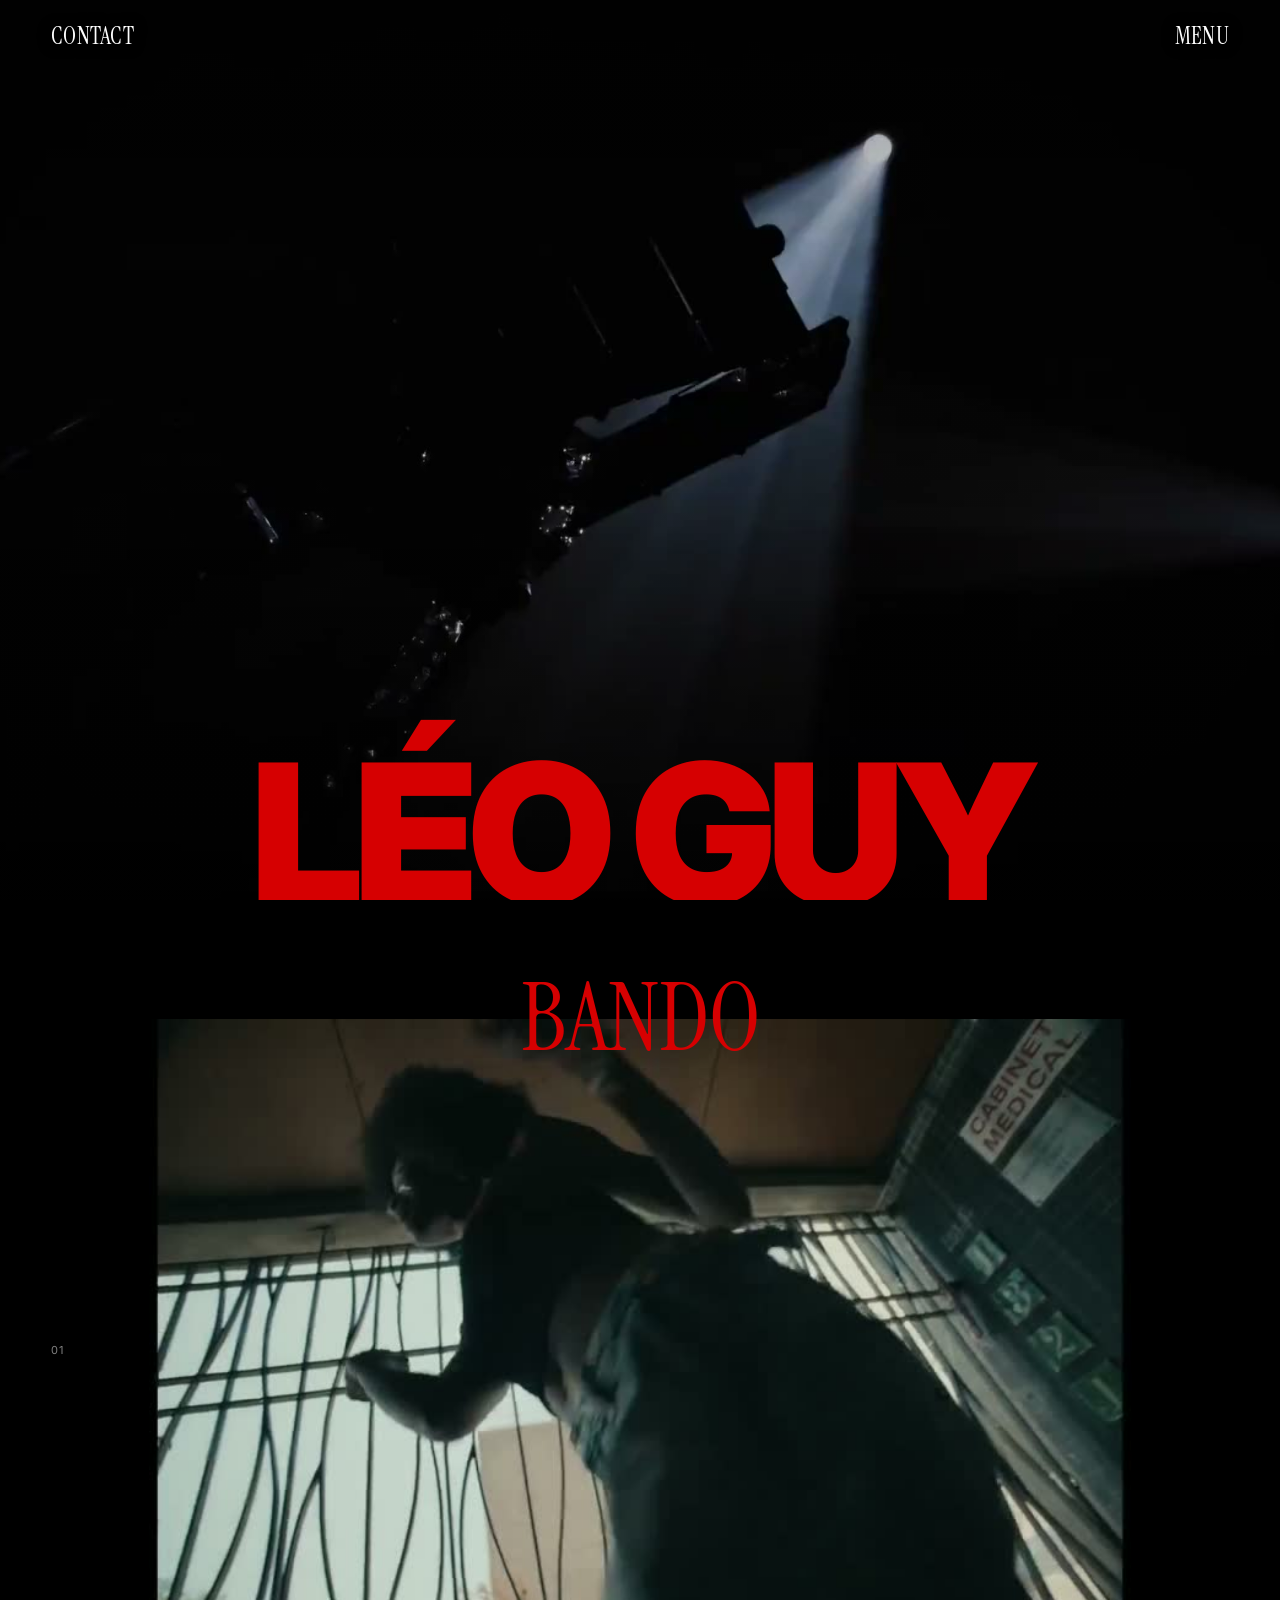
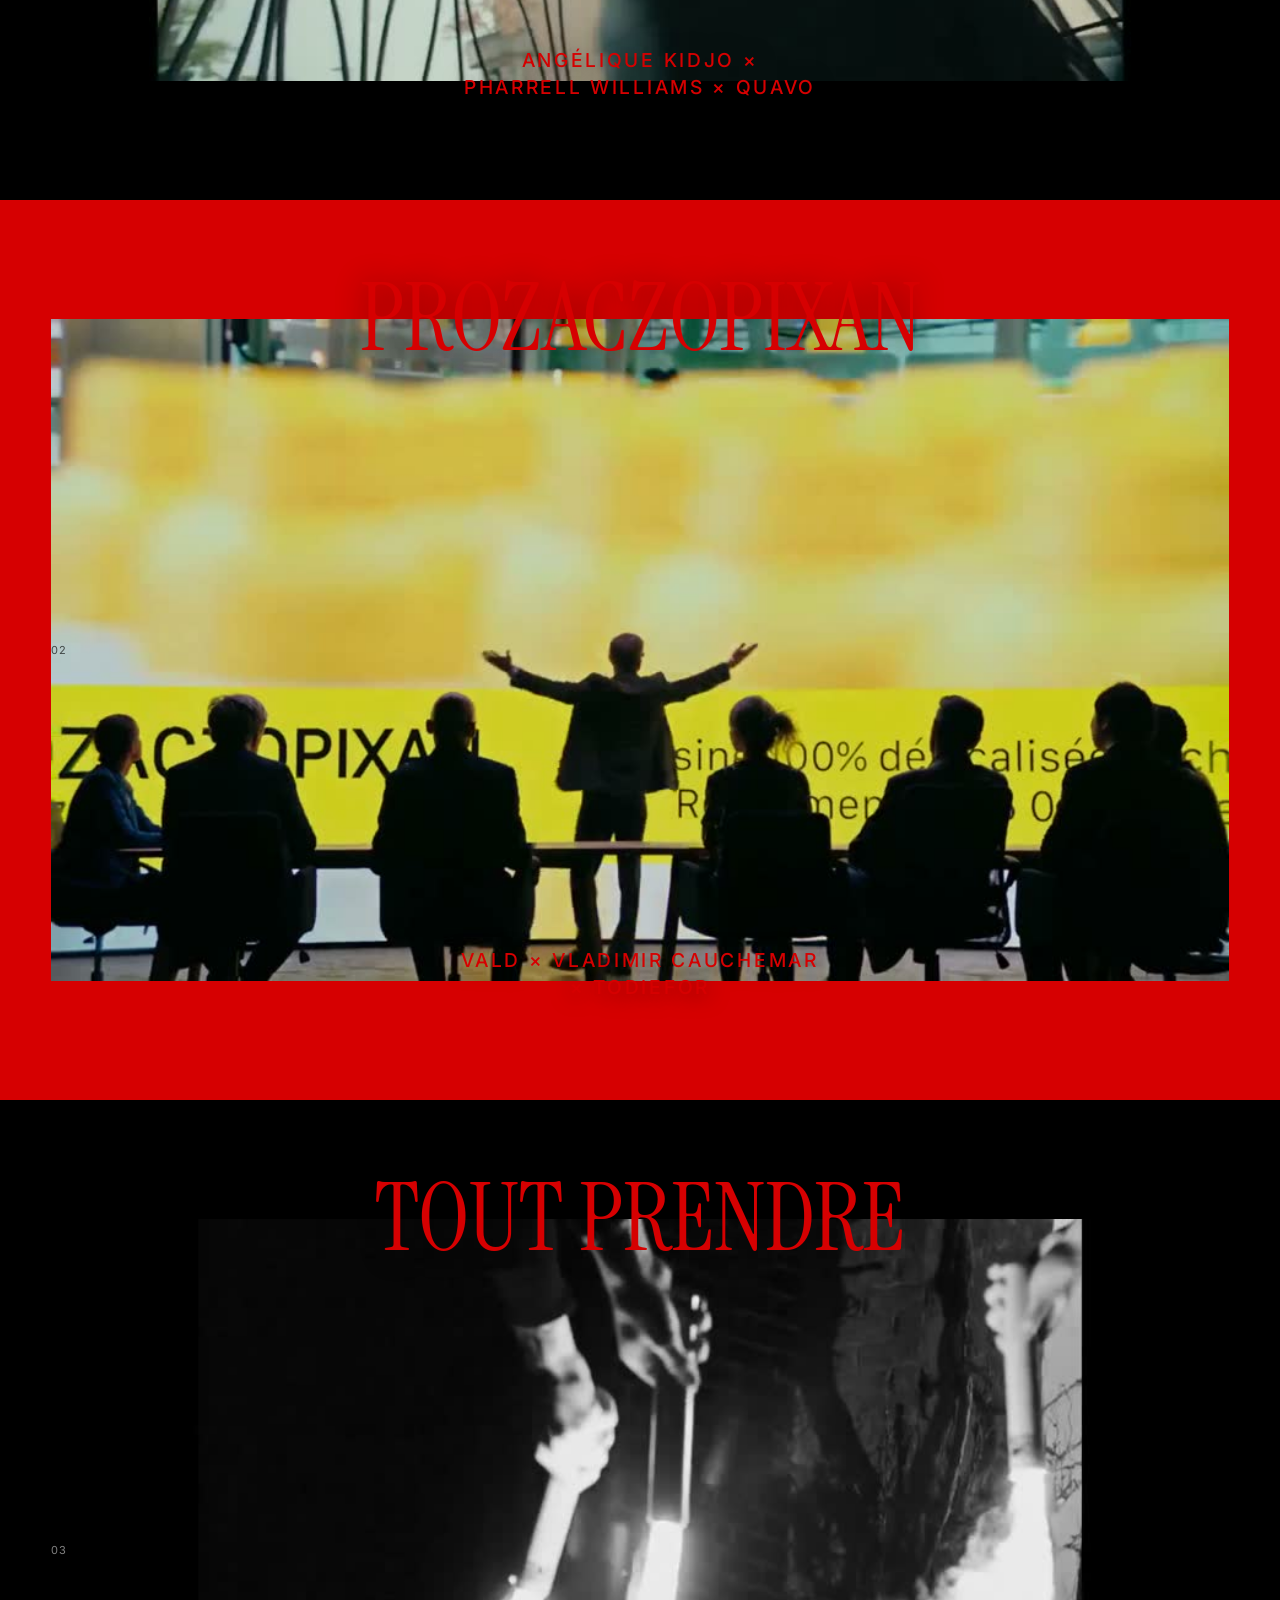
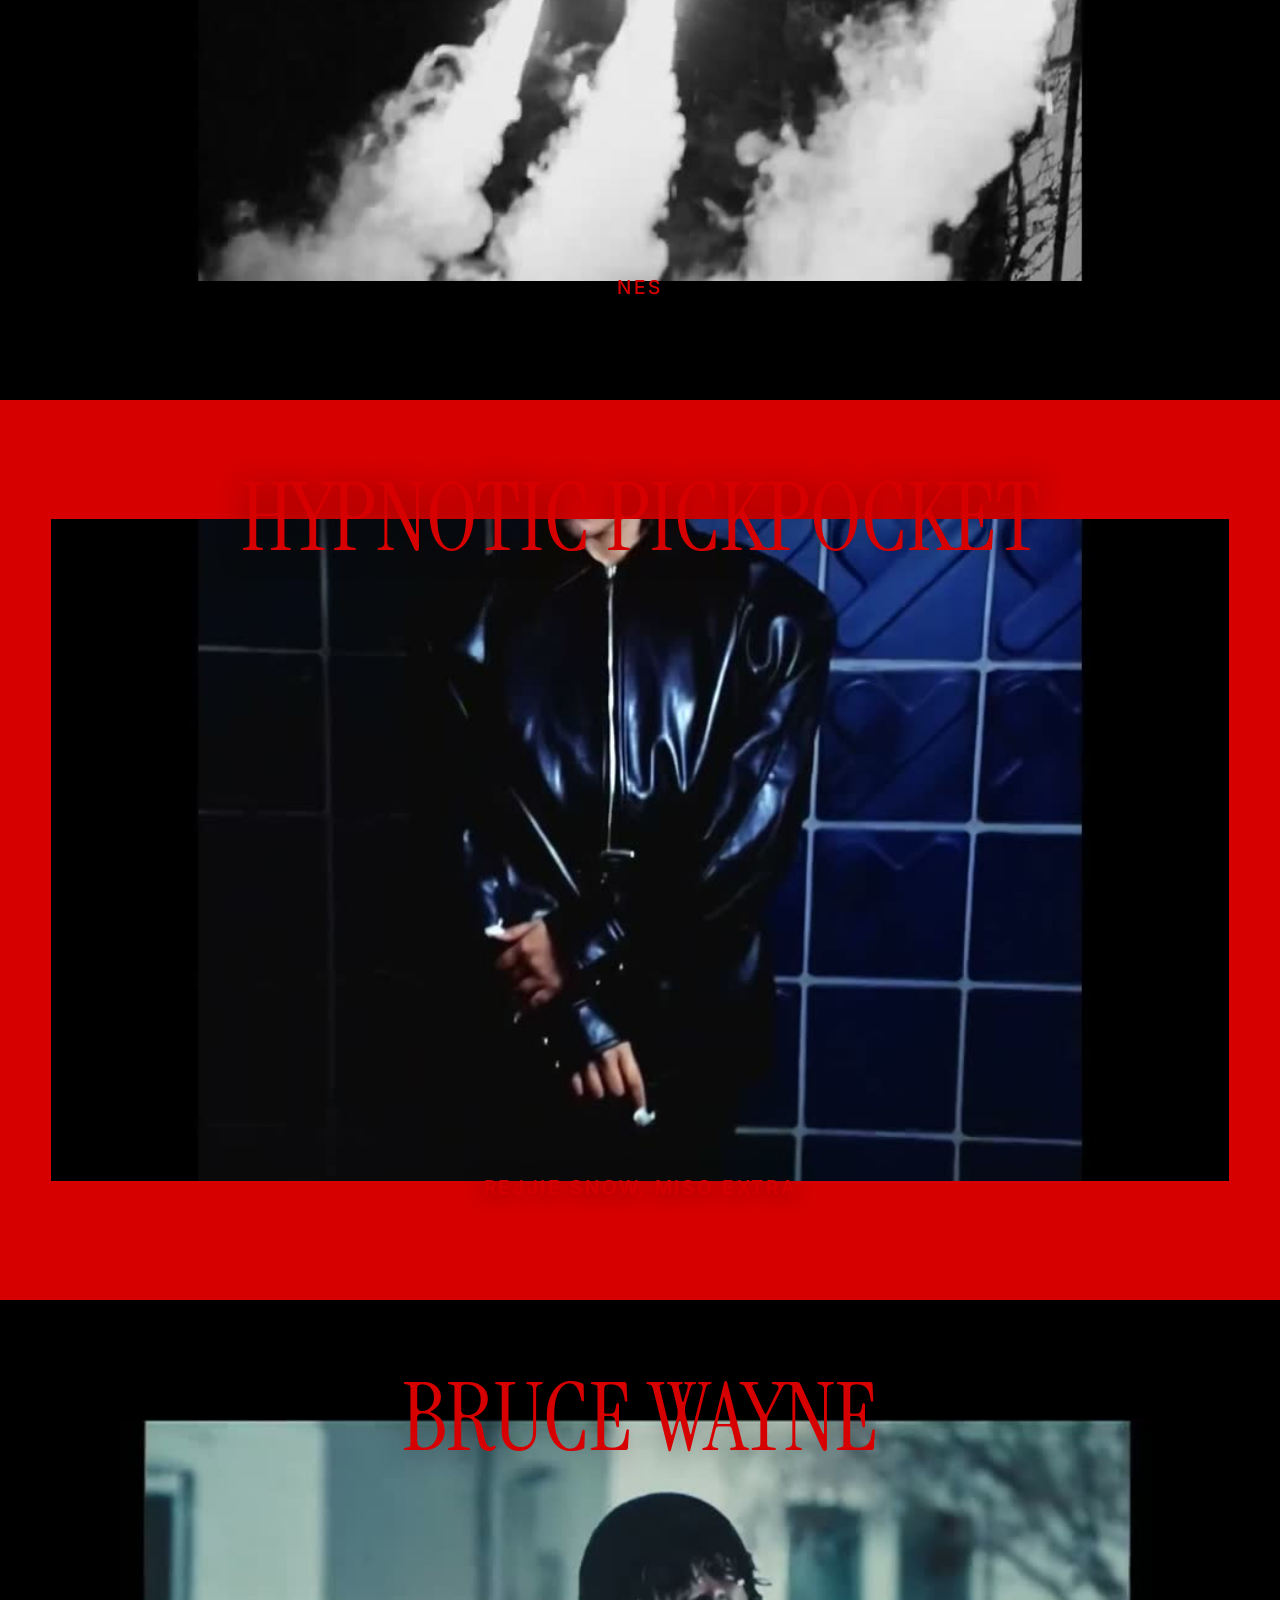
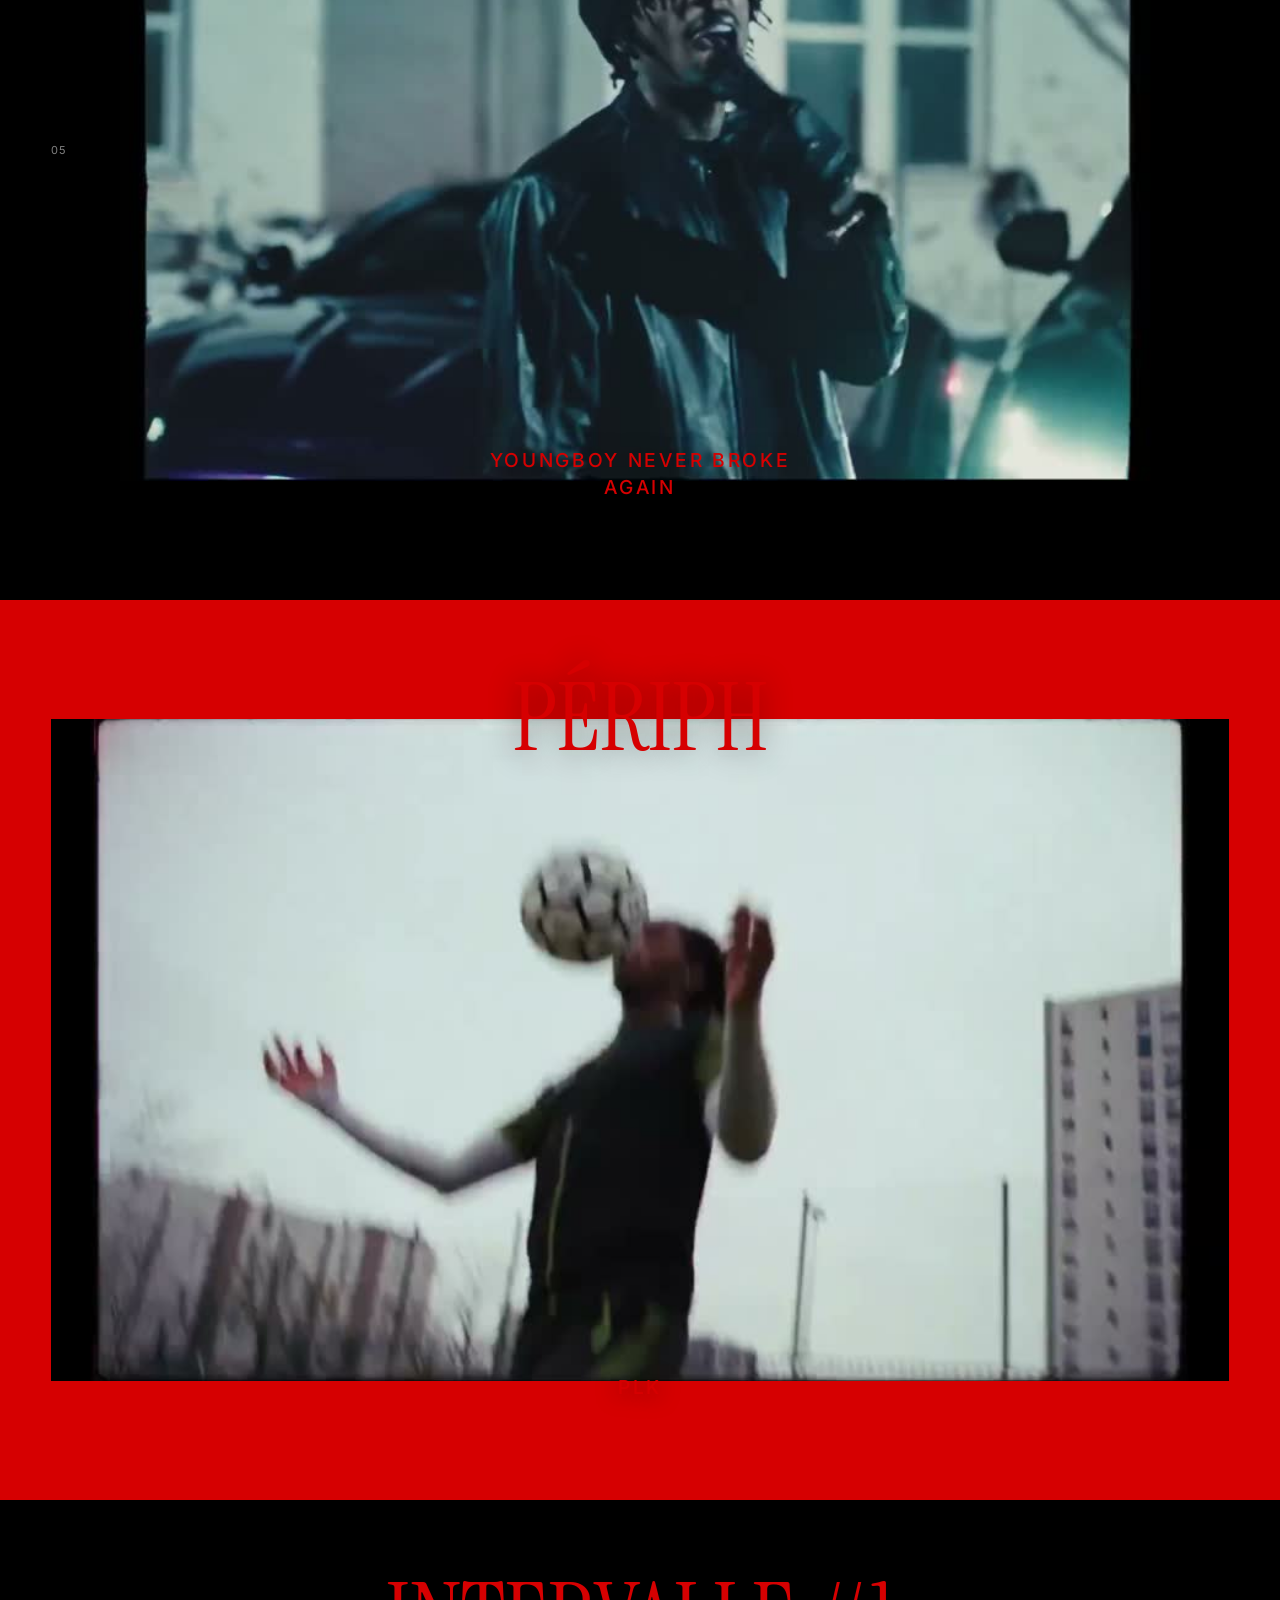
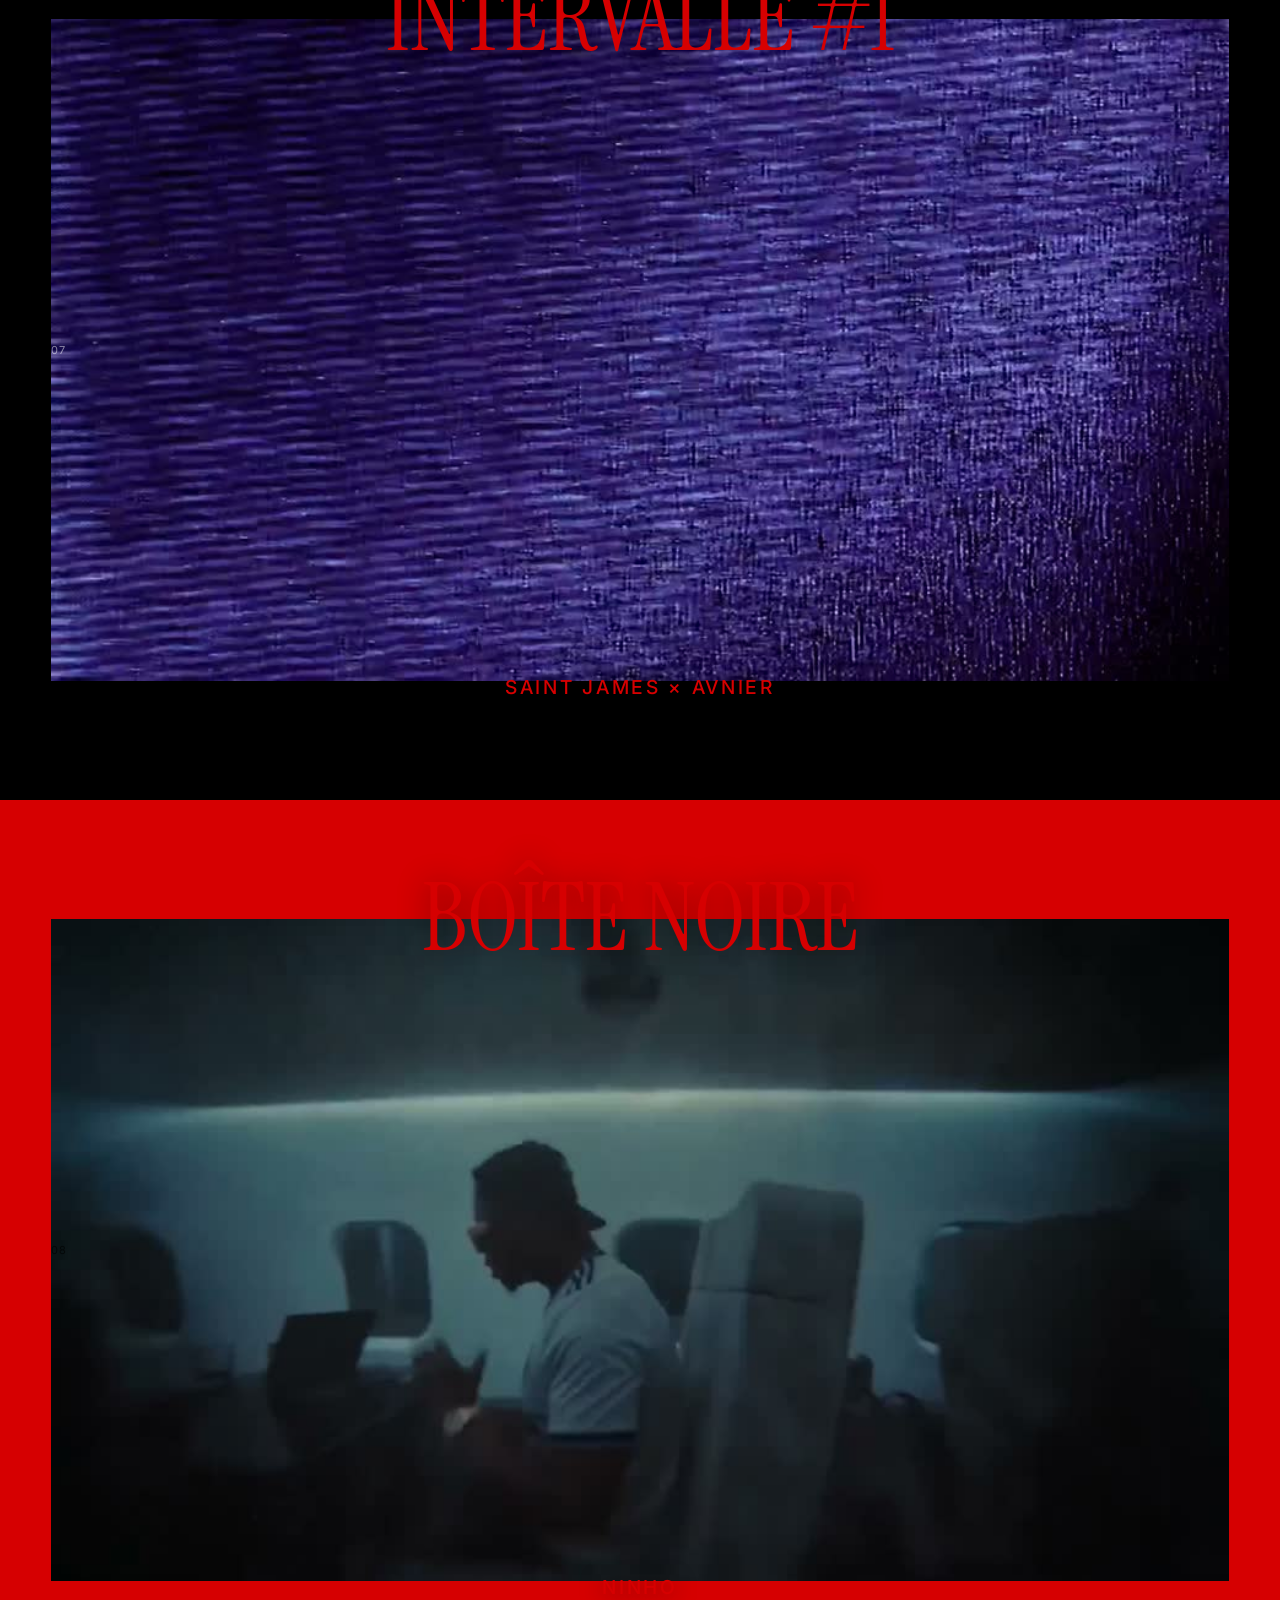
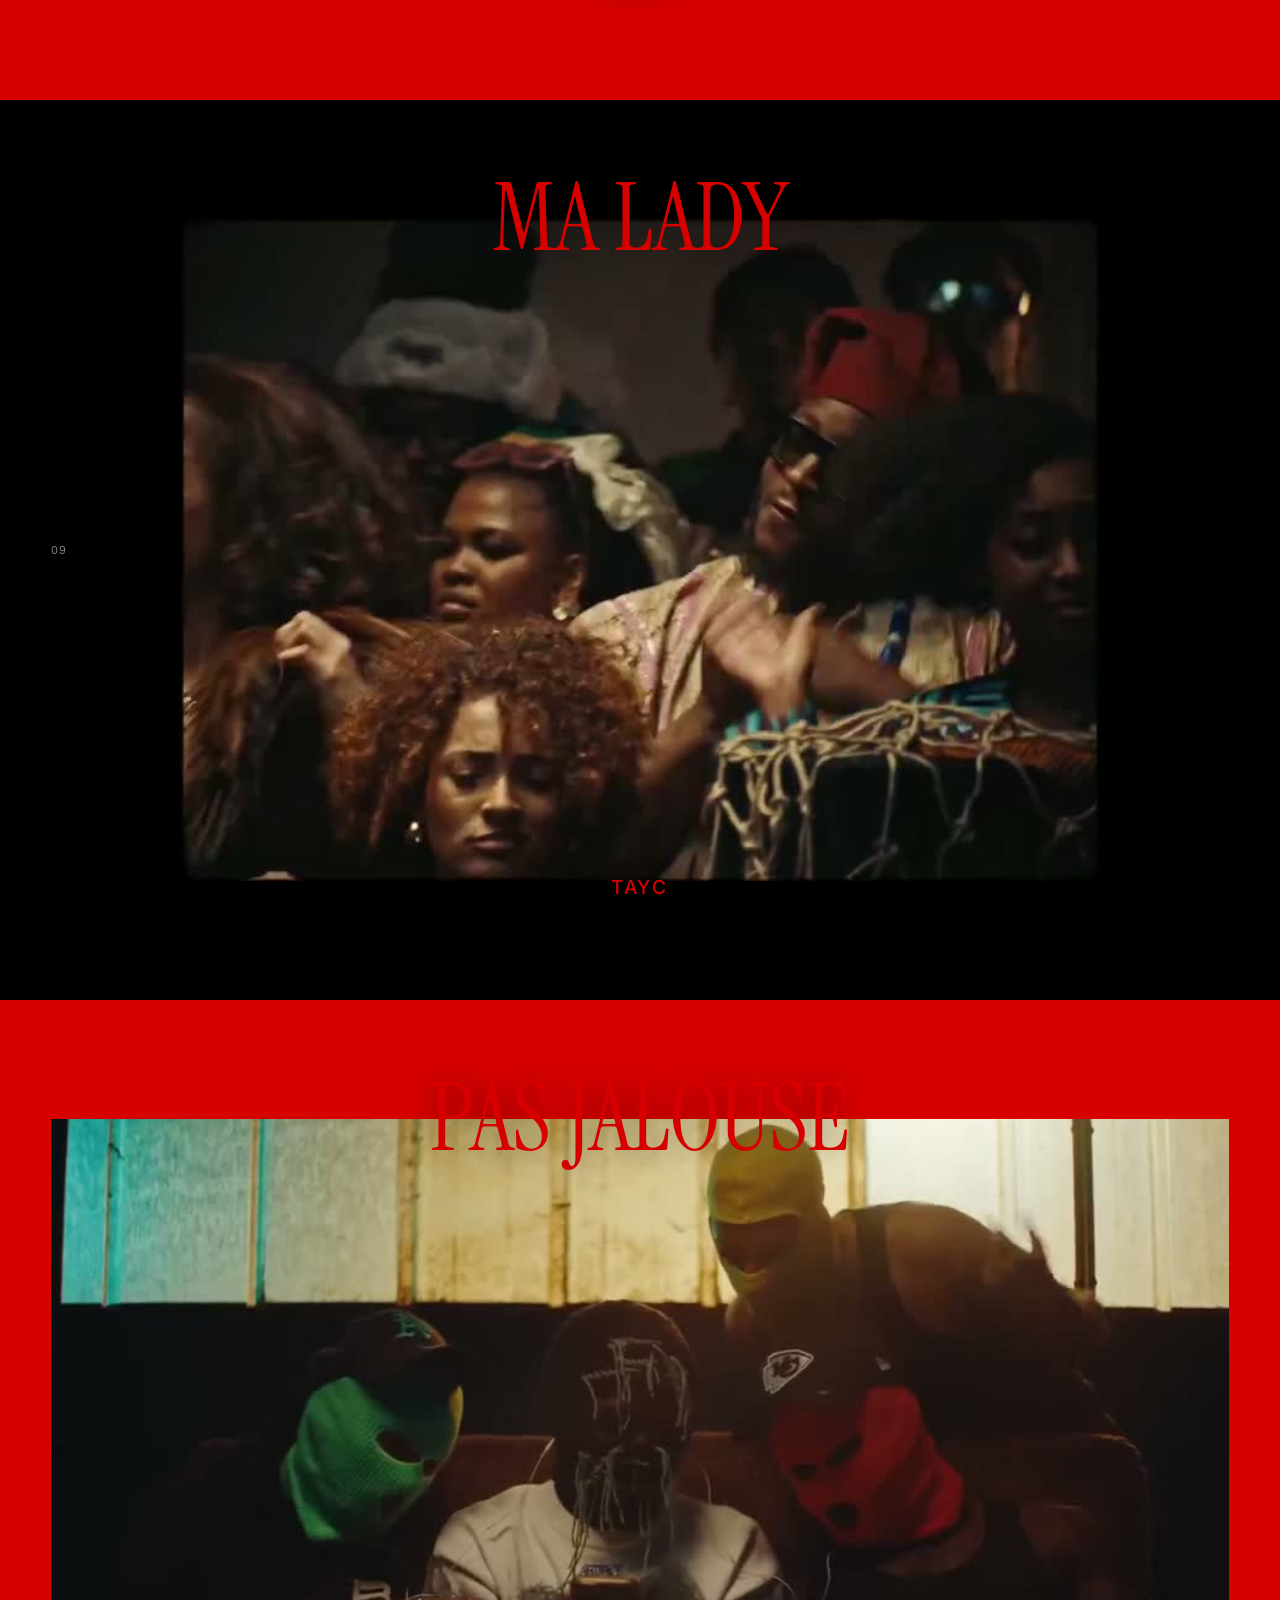
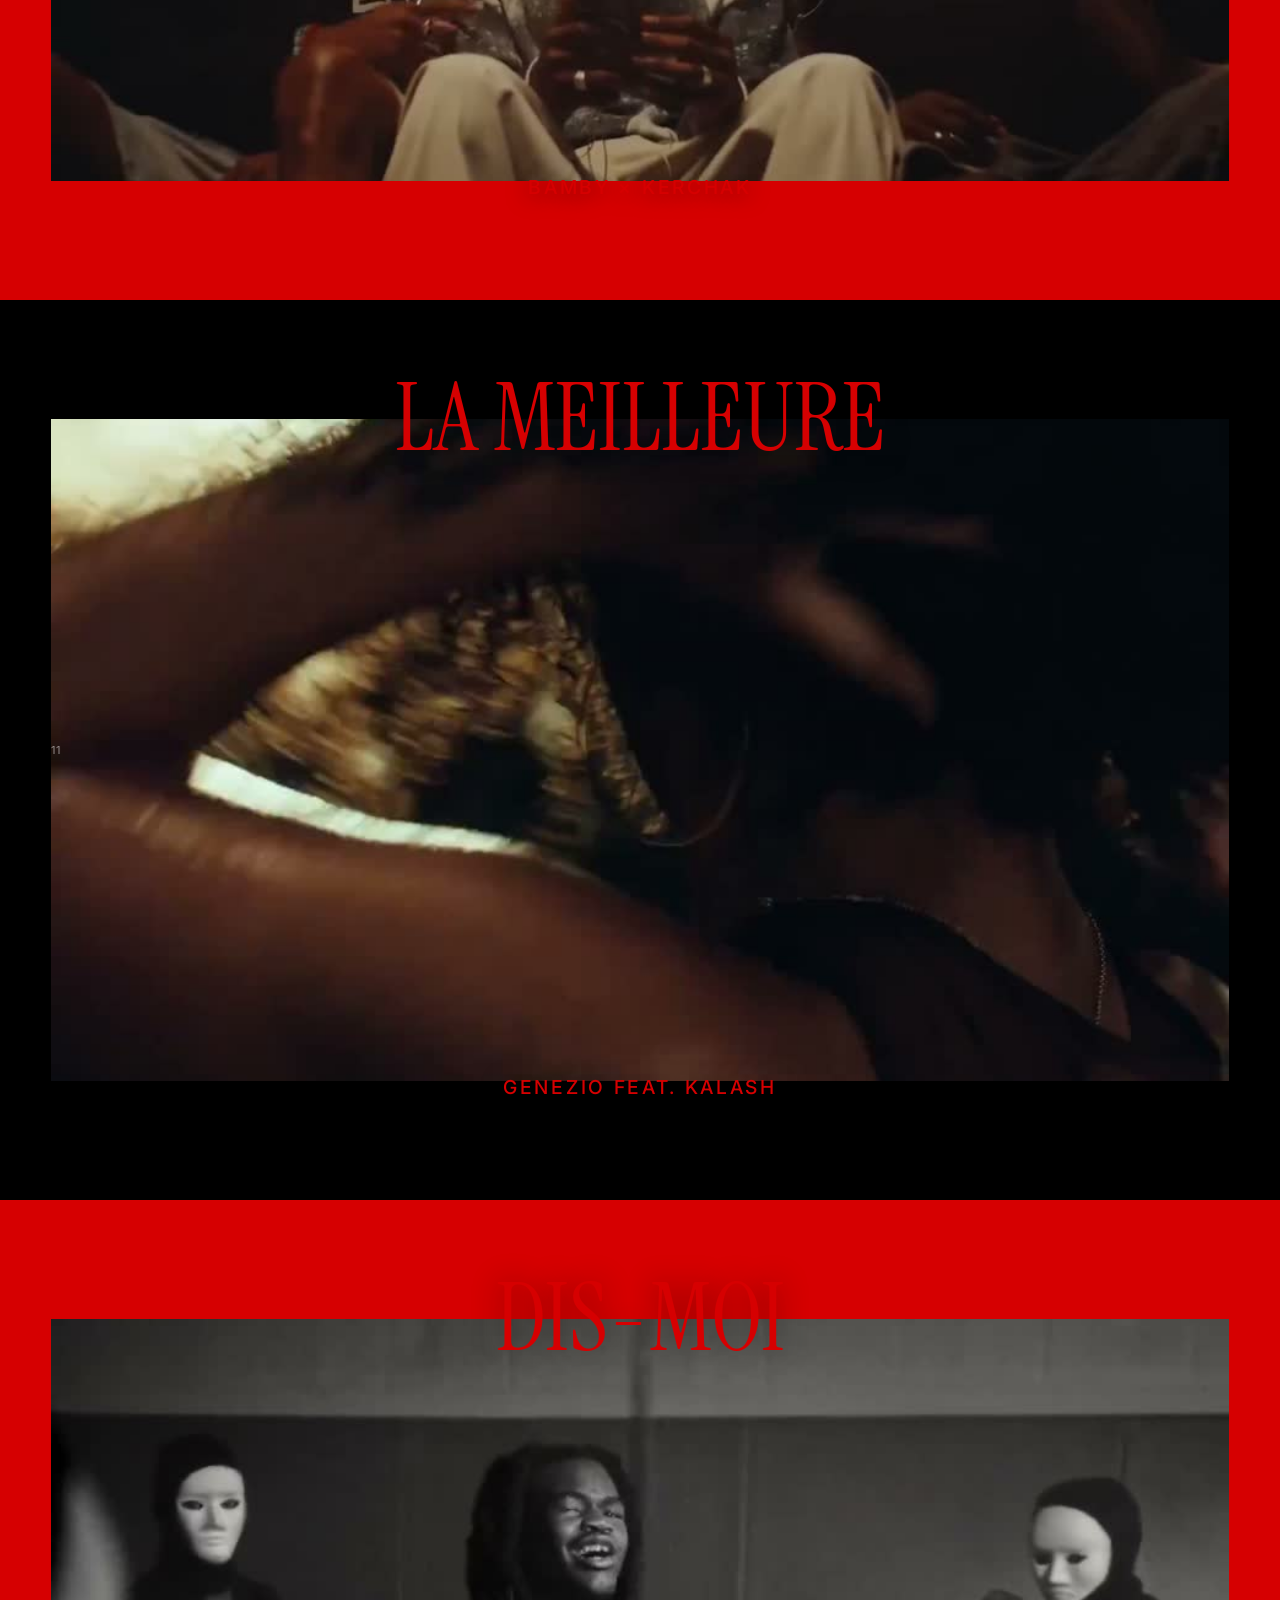
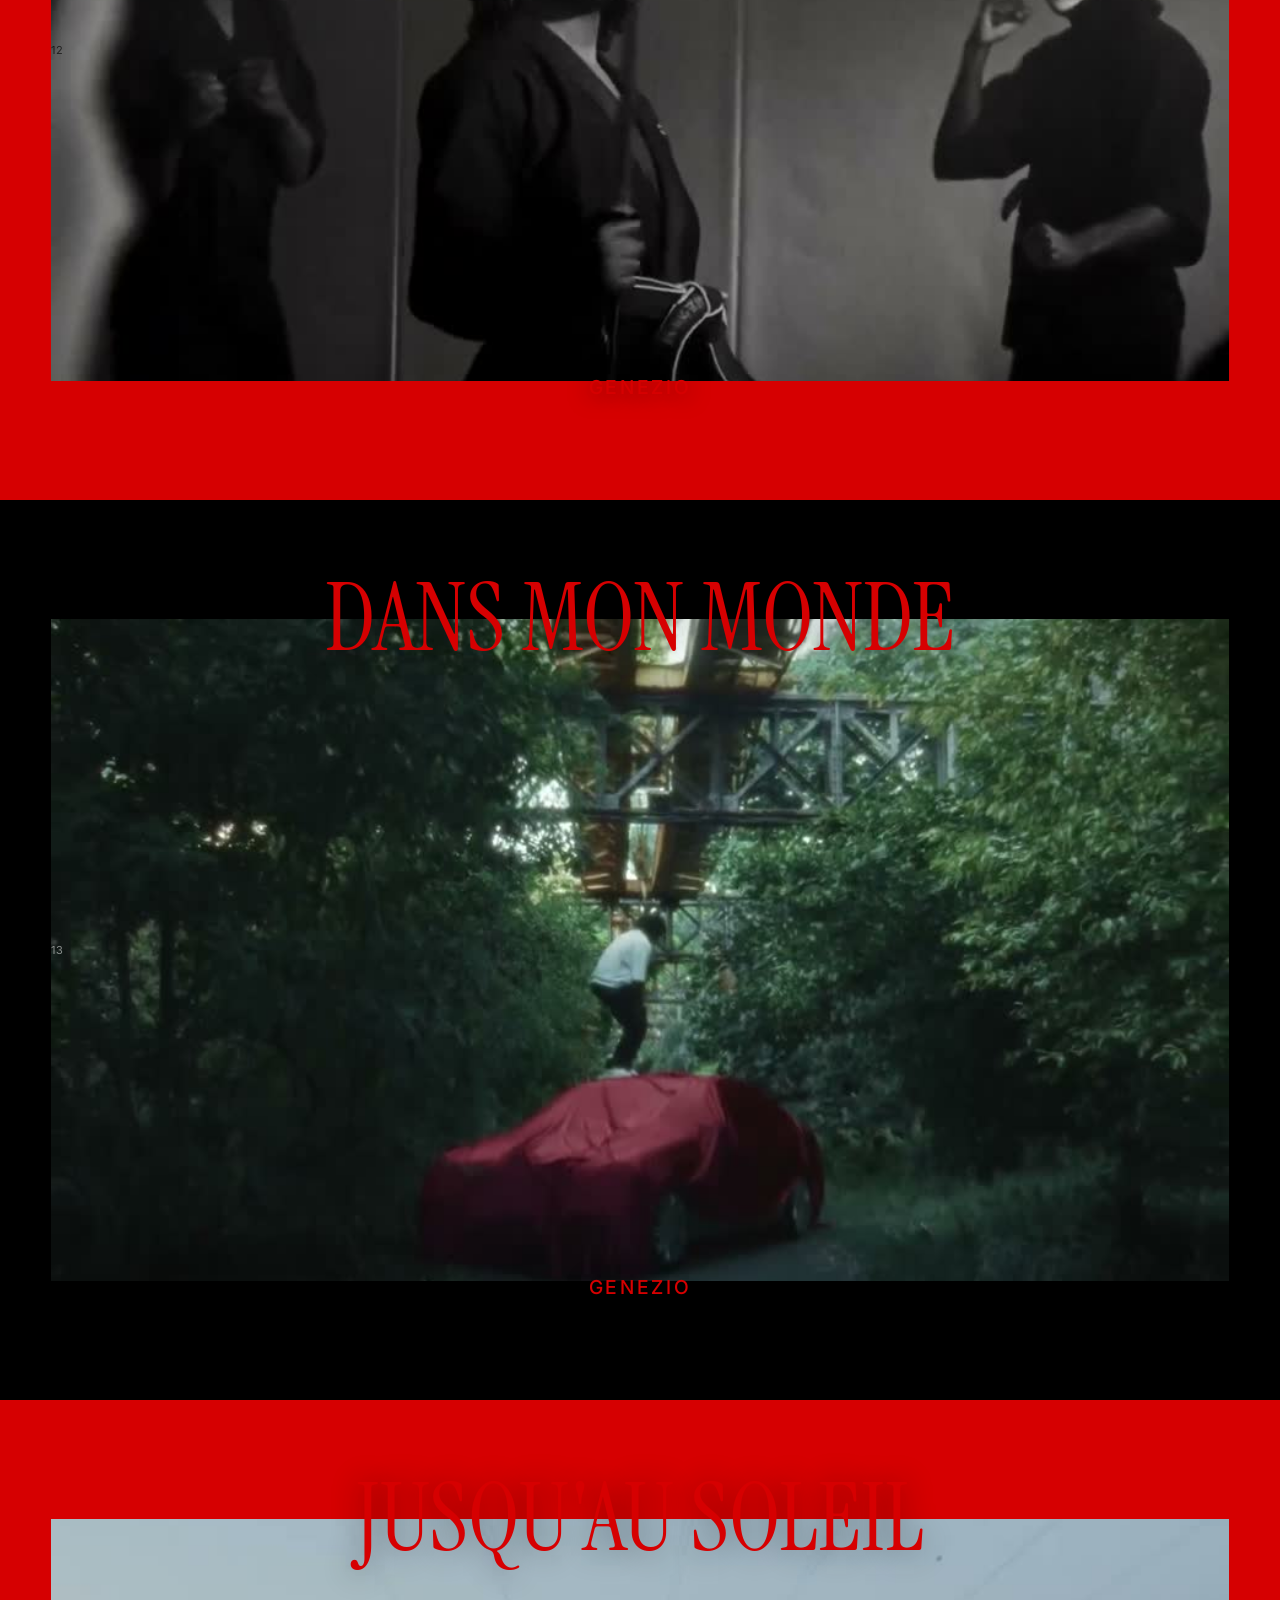
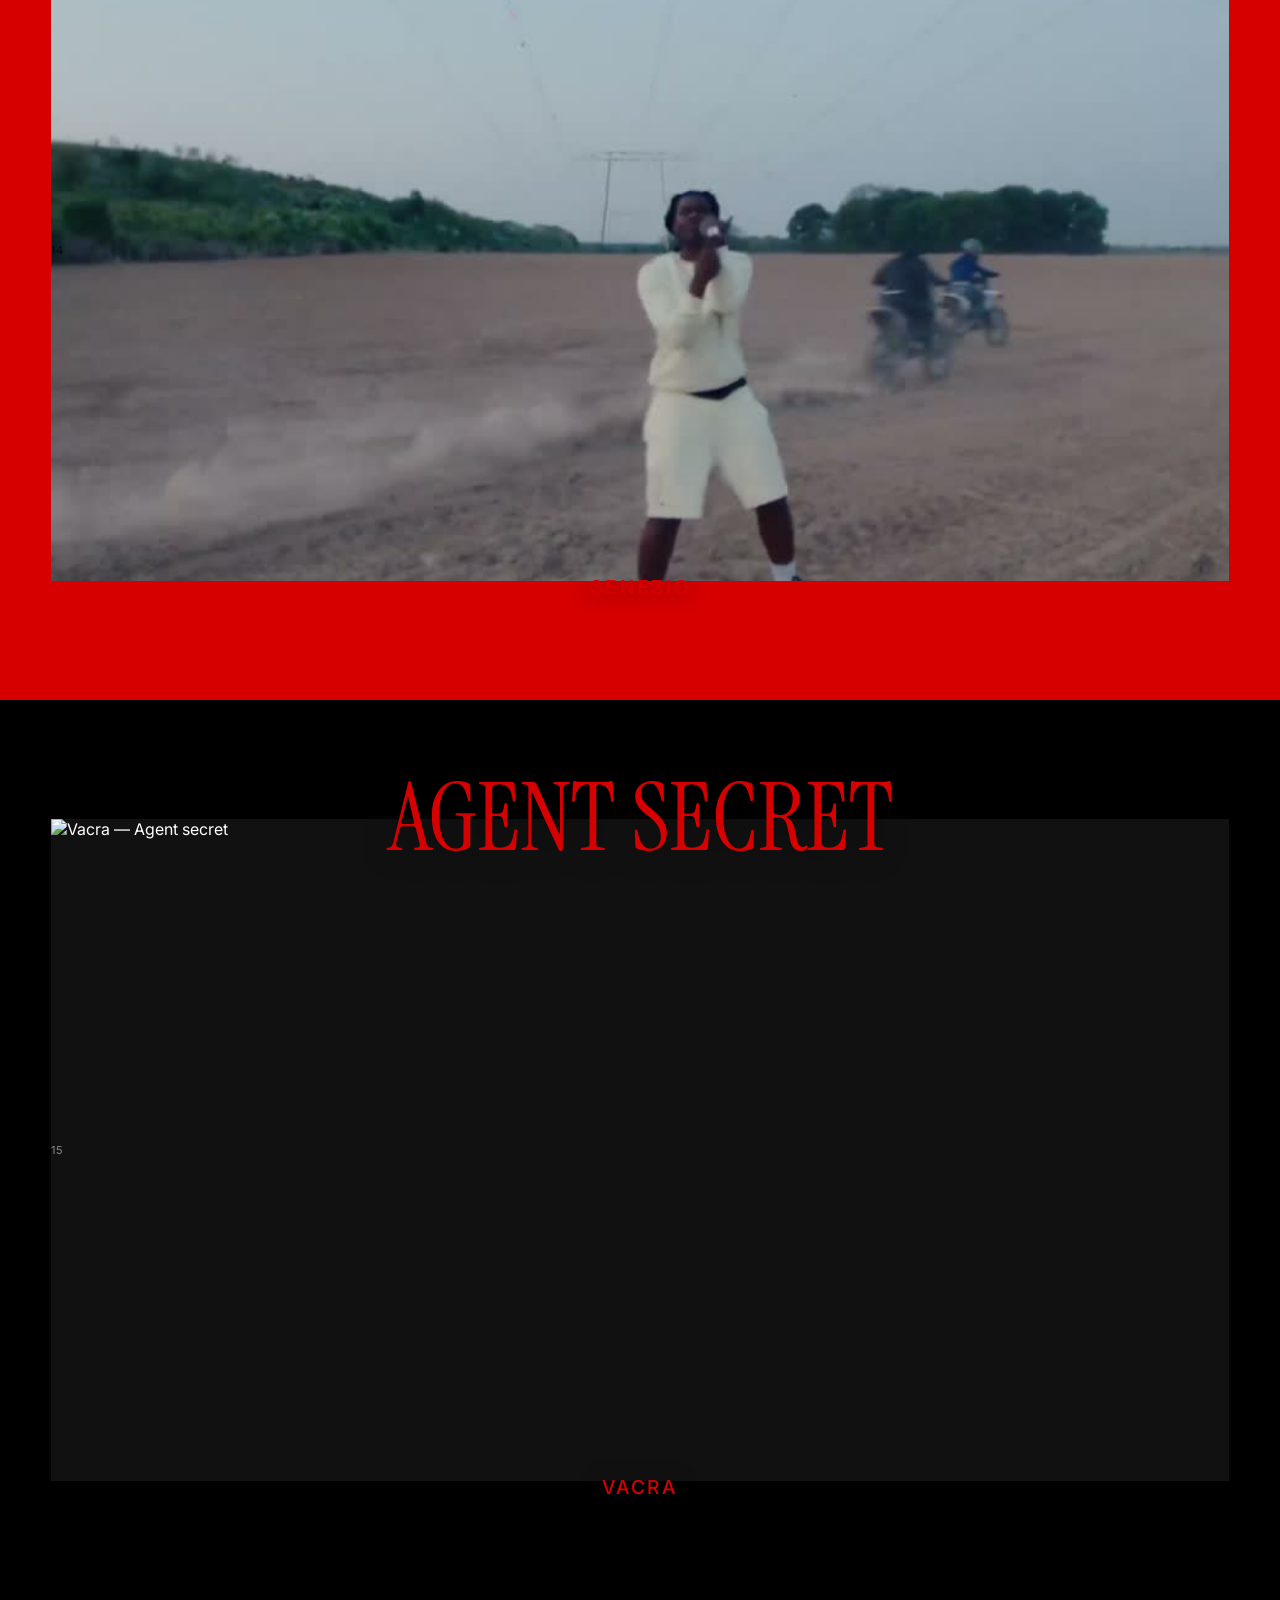
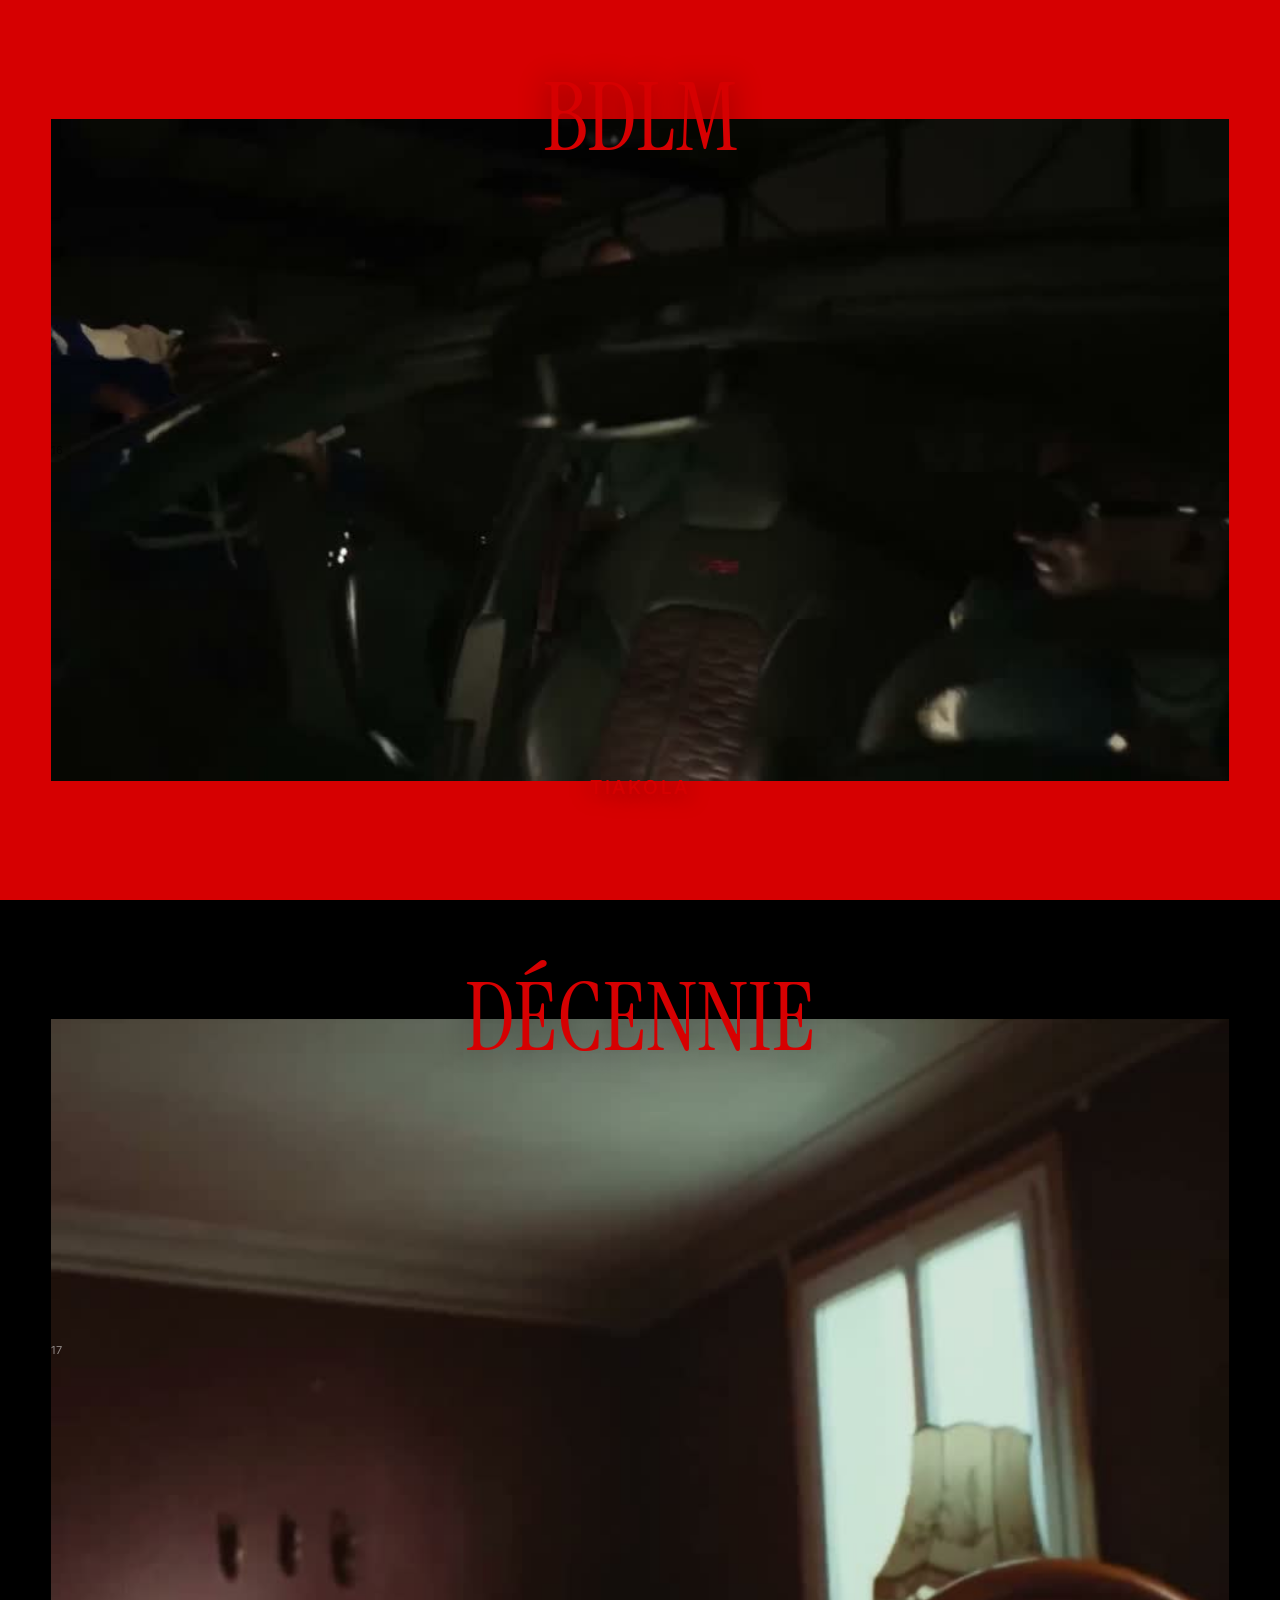
==== index.html @ cc4cbd41 "Portfolio Léo Guy — site statique 41 projets (17 musique, 24 fashion), 21 boucles vidéo locales. Scr" ====
<!DOCTYPE html>
<html lang="fr">
<head>
<meta charset="UTF-8">
<meta name="viewport" content="width=device-width, initial-scale=1">
<title>Léo Guy — Directeur de production</title>
<meta name="description" content="Léo Guy — directeur de production audiovisuelle à Paris. Clips musicaux et défilés de mode : Ninho, Tayc, VALD, Schiaparelli, Jean Paul Gaultier, LOEWE.">

<meta property="og:title" content="Léo Guy — Directeur de production">
<meta property="og:description" content="Clips musicaux et défilés de mode. Paris.">
<meta property="og:type" content="website">
<meta property="og:image" content="assets/img/showreel-poster.jpg">
<meta name="theme-color" content="#000000">

<link rel="icon" href="favicon.svg" type="image/svg+xml">

<link rel="preconnect" href="https://fonts.googleapis.com">
<link rel="preconnect" href="https://fonts.gstatic.com" crossorigin>
<link rel="preconnect" href="https://i.ytimg.com">
<link href="https://fonts.googleapis.com/css2?family=Instrument+Serif:ital@0;1&family=Inter:wght@400;500;700;900&display=swap" rel="stylesheet">
<link rel="stylesheet" href="css/styles.css">
</head>
<body>

<!-- Préloader -->
<div class="loader" id="loader"><div class="loader__num" id="loaderNum">000</div></div>

<!-- Curseur : le mot « scroll » suit la souris -->
<div class="cursor" id="cursor" aria-hidden="true">scroll</div>

<!-- Navigation -->
<nav class="nav">
  <a class="nav__link" href="mailto:leo.guy@hotel1920.com">Contact</a>
  <button class="nav__link" id="menuBtn" aria-expanded="false">Menu</button>
</nav>

<!-- Menu overlay -->
<!-- data-lenis-prevent : sans ça Lenis capte la molette et le menu ne défile pas -->
<div class="menu" id="menu" data-lenis-prevent>
  <div class="menu__inner">
    <!-- Le wordmark ramène à l'accueil -->
    <button class="menu__mark" id="menuHome" aria-label="Retour à l'accueil">LÉO GUY</button>
    <span class="menu__home-hint">← Retour à l'accueil</span>
    <div class="menu__filters">
      <button class="on" data-f="all">Tout</button>
      <button data-f="musique">Musique</button>
      <button data-f="fashion">Fashion</button>
    </div>
    <div id="menuList"></div>
  </div>
</div>

<!-- Hero : showreel -->
<header class="hero">
  <video class="hero__video" id="heroVideo" autoplay muted loop playsinline preload="auto"
         disablepictureinpicture disableremoteplayback
         poster="assets/img/showreel-poster.jpg">
    <!-- Variante légère servie aux petits écrans (960px, 7 Mo au lieu de 18) -->
    <source src="assets/videos/showreel-mobile.mp4" type="video/mp4" media="(max-width:820px)">
    <source src="assets/videos/showreel.mp4" type="video/mp4">
  </video>
  <div class="hero__scrim"></div>
  <div class="hero__mark">LÉO GUY</div>
</header>

<!-- Projets (injectés) -->
<main id="projects"></main>

<!-- Contact -->
<section class="contact" id="contact">
  <h2>Parlons<br>projet</h2>
  <a class="contact__mail" href="mailto:leo.guy@hotel1920.com">leo.guy@hotel1920.com</a>
  <div class="contact__meta">
    <span>Léo Guy — Directeur de production · Paris</span>
    <span>
      <a href="https://www.linkedin.com/in/l%C3%A9o-guy-33b641157/" target="_blank" rel="noopener">LinkedIn</a>
      &nbsp;·&nbsp;
      <a href="https://www.hotel1920.com" target="_blank" rel="noopener">Hotel1920</a>
    </span>
    <span>© 2026</span>
  </div>
</section>

<script src="https://cdn.jsdelivr.net/npm/gsap@3.12.5/dist/gsap.min.js"></script>
<script src="https://cdn.jsdelivr.net/npm/gsap@3.12.5/dist/ScrollTrigger.min.js"></script>
<script src="https://cdn.jsdelivr.net/npm/lenis@1.1.18/dist/lenis.min.js"></script>
<script src="data/projects.js"></script>
<script src="js/main.js"></script>
</body>
</html>
---- css/styles.css ----
/* =========================================================
   LÉO GUY — Portfolio
   Noir / rouge, typographie éditoriale, scroll cinématique
   ========================================================= */

:root{
  --red:#D60001;
  --black:#000;
  --white:#fff;
  --dim:rgba(255,255,255,.5);

  --serif:"Instrument Serif",Georgia,serif;
  --sans:"Inter",Helvetica,Arial,sans-serif;

  --pad:clamp(20px,4vw,52px);
  --nav-h:72px;
}

*{margin:0;padding:0;box-sizing:border-box}
html{background:var(--black)}
body{
  background:var(--black);
  color:var(--white);
  font-family:var(--sans);
  font-weight:400;
  -webkit-font-smoothing:antialiased;
  overflow-x:hidden;
}
a{color:inherit;text-decoration:none}
img,video{display:block;max-width:100%}
::selection{background:var(--red);color:#fff}

/* ---------------------------------------------------------
   CURSEUR — le mot « scroll » suit la souris
   --------------------------------------------------------- */
.cursor{
  position:fixed;top:0;left:0;z-index:300;
  pointer-events:none;
  background:var(--red);
  color:#000;
  font-family:var(--sans);
  font-weight:600;
  font-size:15px;
  letter-spacing:.05em;
  text-transform:uppercase;
  padding:9px 18px 10px;
  line-height:1;
  opacity:0;
  transition:opacity .3s ease;
  white-space:nowrap;
  will-change:transform;
}
.cursor.is-on{opacity:1}
/* Pas de curseur personnalisé au doigt */
@media (hover:none),(pointer:coarse){ .cursor{display:none} }
@media (prefers-reduced-motion:reduce){ .cursor{transition:none} }

/* ---------------------------------------------------------
   PRÉLOADER
   --------------------------------------------------------- */
.loader{
  position:fixed;inset:0;z-index:200;
  background:var(--black);
  display:flex;align-items:flex-end;justify-content:center;
  padding-bottom:8vh;
  transition:opacity .7s ease,visibility .7s ease;
}
.loader.done{opacity:0;visibility:hidden}
.loader__num{
  font-family:var(--sans);font-weight:700;font-size:13px;
  letter-spacing:.24em;color:var(--red);
}

/* ---------------------------------------------------------
   NAV
   --------------------------------------------------------- */
.nav{
  position:fixed;inset:0 0 auto 0;height:var(--nav-h);z-index:120;
  display:flex;align-items:center;justify-content:space-between;
  padding:0 var(--pad);
  pointer-events:none;
}
.nav a,.nav button{pointer-events:auto}
.nav__link{
  font-family:var(--serif);
  font-size:clamp(17px,1.9vw,26px);
  text-transform:uppercase;
  color:var(--white);
  letter-spacing:.01em;
  background:none;border:0;cursor:pointer;
  text-shadow:0 1px 14px rgba(0,0,0,.55);
  transition:opacity .25s,color .3s;
}
.nav__link:hover{opacity:.55}
/* Sur l'interstitiel rouge, la nav passe en noir */
.nav.on-red .nav__link{color:#000;text-shadow:none}
/* Menu ouvert : nav toujours lisible sur le rouge */
.nav.menu-open .nav__link{color:#000;text-shadow:none}

/* ---------------------------------------------------------
   HERO
   --------------------------------------------------------- */
.hero{
  position:relative;
  height:100svh;
  overflow:hidden;
}
.hero__video{
  position:absolute;inset:0;
  width:100%;height:100%;object-fit:cover;
}
.hero__scrim{
  position:absolute;inset:0;
  background:linear-gradient(180deg,rgba(0,0,0,.45) 0%,rgba(0,0,0,.05) 35%,rgba(0,0,0,.55) 100%);
}
.hero__mark{
  position:absolute;left:0;right:0;bottom:-.06em;
  padding:0 var(--pad);
  font-family:var(--sans);font-weight:900;
  font-size:clamp(56px,15.2vw,260px);
  line-height:.8;letter-spacing:-.045em;
  color:var(--red);
  text-align:center;
  white-space:nowrap;
}
.hero__scroll{
  position:absolute;left:50%;bottom:calc(100% - 100svh + 22px);
  transform:translateX(-50%);
  font-size:9px;letter-spacing:.3em;text-transform:uppercase;
  color:rgba(255,255,255,.6);
}

/* ---------------------------------------------------------
   PROJET — interstitiel rouge + vidéo qui grandit
   --------------------------------------------------------- */
.project{position:relative}

/* Le bloc rouge : la vidéo y démarre en petit format */
.project__stage{
  position:relative;
  height:170svh;                 /* la course de scroll qui fait grandir la vidéo */
}
/* Alternance des fonds : 01 noir, 02 rouge, 03 noir… */
.project--dark .project__stage{background:var(--black)}
.project--red  .project__stage{background:var(--red)}
.project__sticky{
  position:sticky;top:0;
  height:100svh;
  display:flex;align-items:center;justify-content:center;
  overflow:hidden;
}

.project__num{
  position:absolute;left:var(--pad);top:50%;transform:translateY(-50%);
  font-size:11px;letter-spacing:.1em;
  z-index:3;
}
.project--red  .project__num{color:rgba(0,0,0,.65)}
.project--dark .project__num{color:rgba(255,255,255,.5)}

/* Le cadre média : passe de ~46% de la largeur au plein écran */
.project__frame{
  position:relative;
  width:46%;
  aspect-ratio:16/9;
  overflow:hidden;
  background:#111;
  transform-origin:center center;
  backface-visibility:hidden;
}

/* Projet dont la vidéo n'est pas encore fournie */
.project__frame.is-empty{
  background:rgba(0,0,0,.28);
  border:1px solid rgba(0,0,0,.4);
  display:flex;align-items:center;justify-content:center;
}
.project__frame.is-empty::after{
  content:"Vidéo à venir";
  font-family:var(--sans);font-size:9px;
  letter-spacing:.28em;text-transform:uppercase;
  color:rgba(255,255,255,.55);
}
.project__frame video,
.project__frame img{
  position:absolute;inset:0;
  width:100%;height:100%;
  object-fit:cover;
}

/* Composition en surimpression : titre en haut, client en bas */
.project__title{
  position:absolute;inset:0;
  display:flex;flex-direction:column;
  align-items:center;justify-content:space-between;
  text-align:center;
  padding:clamp(52px,8vh,104px) var(--pad) clamp(64px,11vh,124px);
  z-index:4;pointer-events:none;
  opacity:0;
}
.project__title h2{
  font-family:var(--serif);font-weight:400;
  font-size:clamp(34px,7.4vw,116px);
  line-height:.98;text-transform:uppercase;
  color:var(--red);
  text-shadow:0 2px 30px rgba(0,0,0,.45);
}
/* En bas : le client */
.project__title .client{
  font-family:var(--sans);
  font-weight:500;
  font-size:clamp(13px,1.5vw,20px);
  letter-spacing:.14em;
  text-transform:uppercase;
  color:var(--red);
  text-shadow:0 2px 22px rgba(0,0,0,.6);
  max-width:30ch;
  line-height:1.4;
}
.project__link{
  position:absolute;inset:0;z-index:6;
  cursor:none;                 /* c'est le curseur « VIEW » qui prend le relais */
}

/* Projet sans vidéo locale : la vignette respire légèrement */
.project__frame.is-still img{animation:drift 14s ease-in-out infinite alternate}
@keyframes drift{from{transform:scale(1.02)}to{transform:scale(1.11)}}

/* ---------------------------------------------------------
   MENU — overlay rouge, index des projets
   --------------------------------------------------------- */
.menu{
  position:fixed;inset:0;z-index:150;
  background:var(--red);color:#000;
  transform:translateY(-100%);
  transition:transform .72s cubic-bezier(.76,0,.24,1);
  overflow-y:auto;overscroll-behavior:contain;
}
.menu.open{transform:none}
.menu__inner{padding:calc(var(--nav-h) + 20px) var(--pad) 90px}
.menu__mark{
  display:block;
  background:none;border:0;padding:0;
  font-family:var(--sans);font-weight:900;
  font-size:clamp(50px,13vw,196px);
  line-height:.82;letter-spacing:-.045em;color:#000;
  margin-bottom:.34em;
  cursor:pointer;text-align:left;
  transition:opacity .25s;
}
.menu__mark:hover{opacity:.62}
/* Indication de retour à l'accueil */
.menu__home-hint{
  display:block;margin:-.1em 0 26px;
  font-family:var(--sans);font-size:10px;
  letter-spacing:.24em;text-transform:uppercase;
  color:rgba(0,0,0,.55);
}
.menu__filters{display:flex;gap:8px;margin-bottom:26px}
.menu__filters button{
  background:none;border:1px solid rgba(0,0,0,.35);color:#000;
  font-family:var(--sans);font-size:10px;letter-spacing:.2em;
  text-transform:uppercase;padding:8px 15px;cursor:pointer;transition:.2s;
}
.menu__filters button:hover{background:rgba(0,0,0,.1)}
.menu__filters button.on{background:#000;color:var(--red);border-color:#000}

.mrow{
  display:grid;grid-template-columns:44px 168px 1fr auto;
  gap:clamp(14px,3vw,44px);align-items:center;
  padding:15px 0;border-top:1px solid rgba(0,0,0,.22);
  transition:opacity .2s;
}
.mrow:last-child{border-bottom:1px solid rgba(0,0,0,.22)}
.mrow:hover{opacity:.6}
.mrow.hide{display:none}
.mrow__n{font-size:11px;color:rgba(0,0,0,.6)}
.mrow__thumb{aspect-ratio:16/9;background:rgba(0,0,0,.25);overflow:hidden}
.mrow__thumb img{width:100%;height:100%;object-fit:cover}
.mrow__client{font-size:10px;letter-spacing:.2em;text-transform:uppercase;color:rgba(0,0,0,.7);margin-bottom:5px}
.mrow__title{font-family:var(--serif);font-size:clamp(20px,2.6vw,38px);line-height:1.03;text-transform:uppercase}
.mrow__role{font-size:10px;letter-spacing:.18em;text-transform:uppercase;color:rgba(0,0,0,.55);white-space:nowrap}

/* ---------------------------------------------------------
   CONTACT
   --------------------------------------------------------- */
.contact{
  min-height:100svh;
  display:flex;flex-direction:column;justify-content:center;
  padding:18vh var(--pad) 8vh;
  background:var(--black);
}
.contact h2{
  font-family:var(--serif);font-weight:400;
  font-size:clamp(40px,10vw,150px);line-height:.94;
  text-transform:uppercase;color:var(--red);
  margin-bottom:.42em;
}
.contact__mail{
  font-family:var(--serif);
  font-size:clamp(20px,3.4vw,46px);
  text-transform:lowercase;
  border-bottom:1px solid rgba(255,255,255,.3);
  align-self:flex-start;padding-bottom:6px;
  transition:color .25s,border-color .25s;
}
.contact__mail:hover{color:var(--red);border-color:var(--red)}
.contact__meta{
  margin-top:auto;padding-top:12vh;
  display:flex;flex-wrap:wrap;gap:22px;justify-content:space-between;
  font-size:10px;letter-spacing:.2em;text-transform:uppercase;color:var(--dim);
}
.contact__meta a:hover{color:var(--red)}

/* ---------------------------------------------------------
   RESPONSIVE
   --------------------------------------------------------- */
@media (max-width:820px){
  .project__frame{width:82%}
  .project__stage{height:150svh}
  .project__num{display:none}
  .mrow{grid-template-columns:34px 1fr;gap:14px}
  .mrow__thumb,.mrow__role{display:none}
}

@media (prefers-reduced-motion:reduce){
  .project__frame.is-still img{animation:none}
  .menu{transition:none}
}
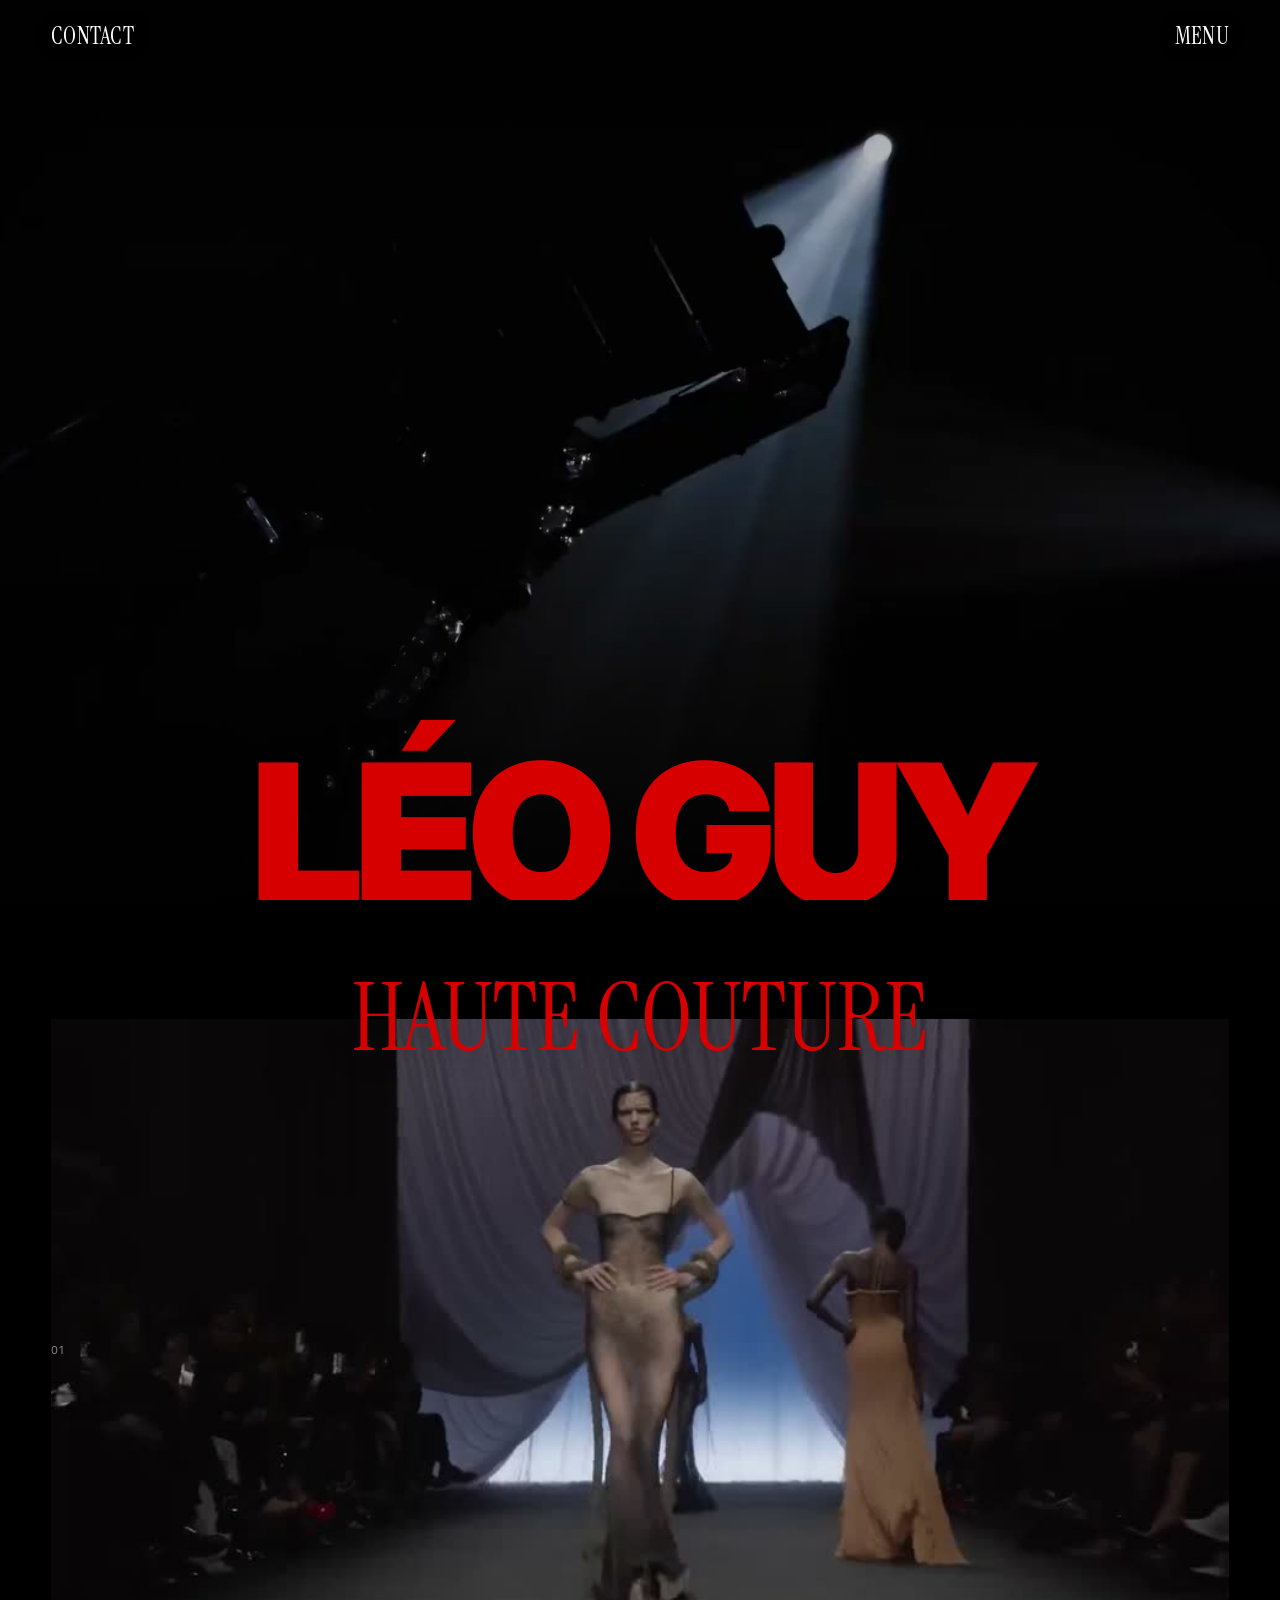
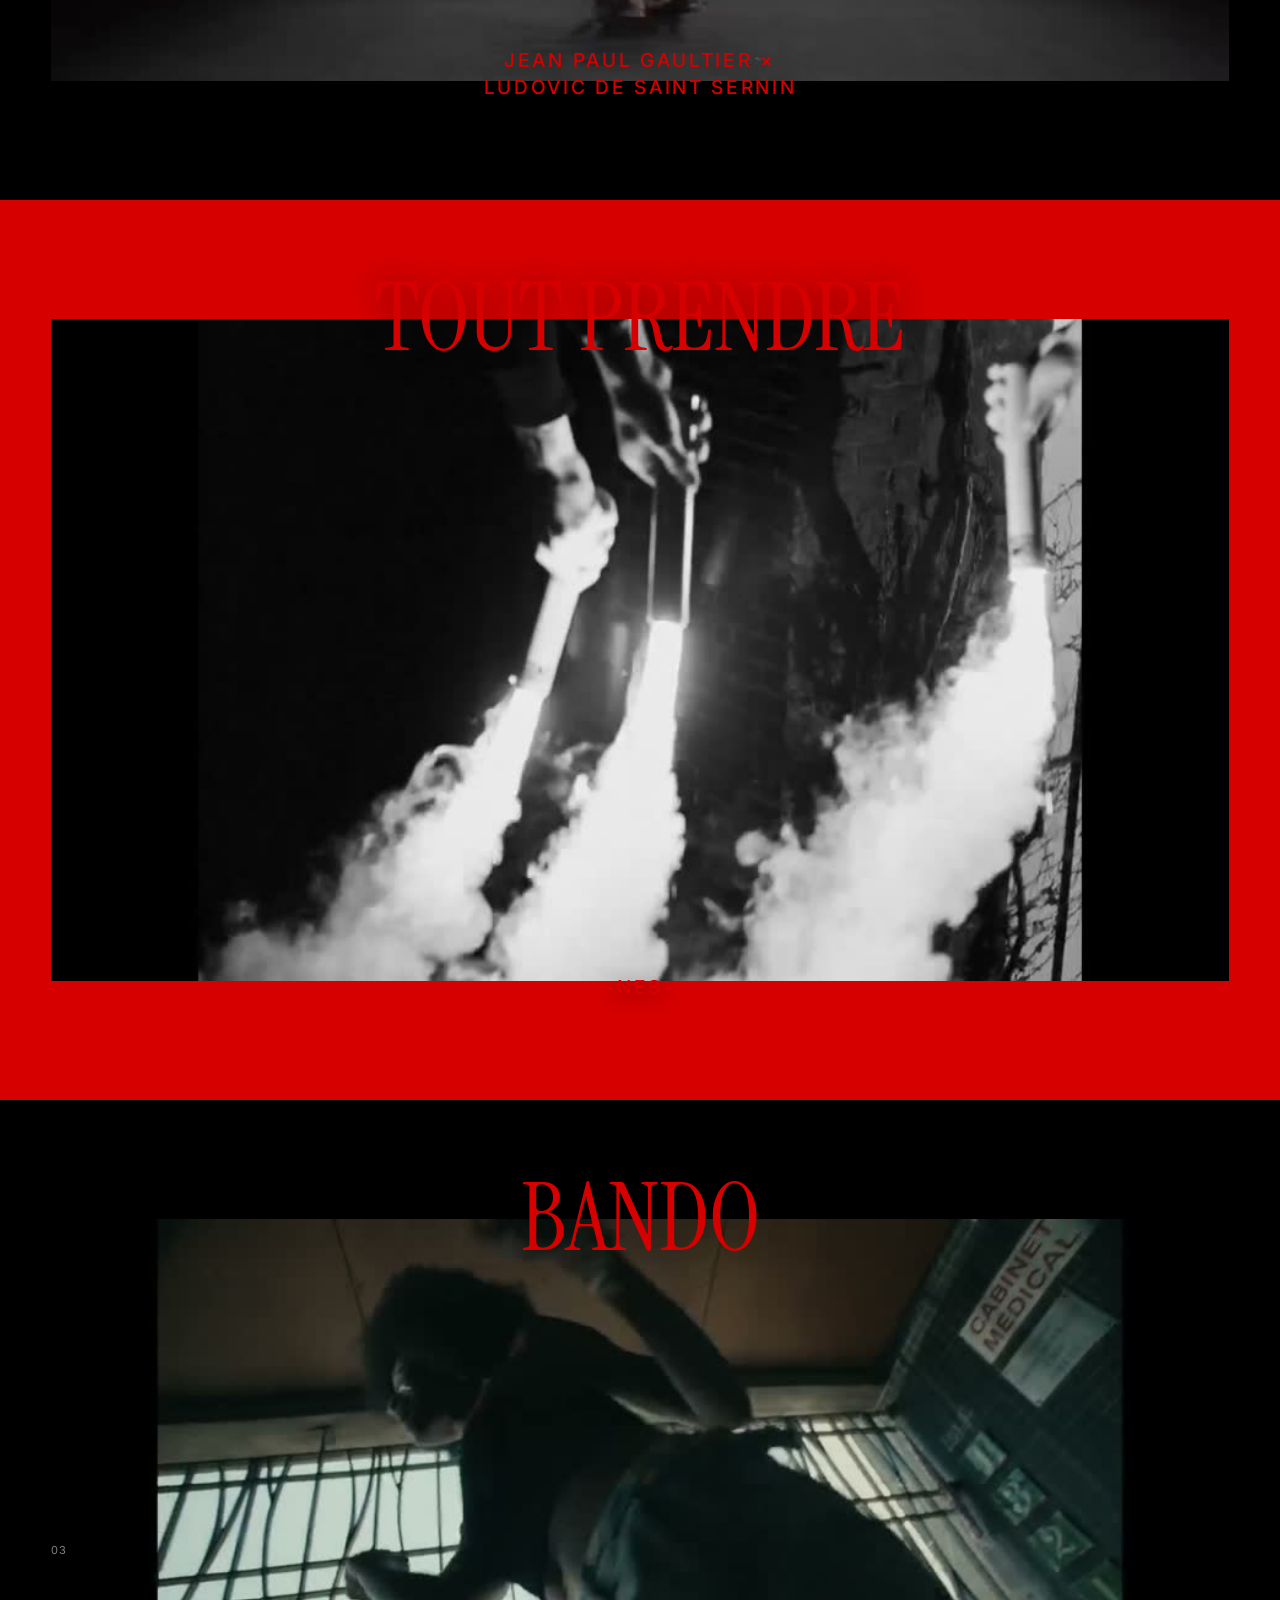
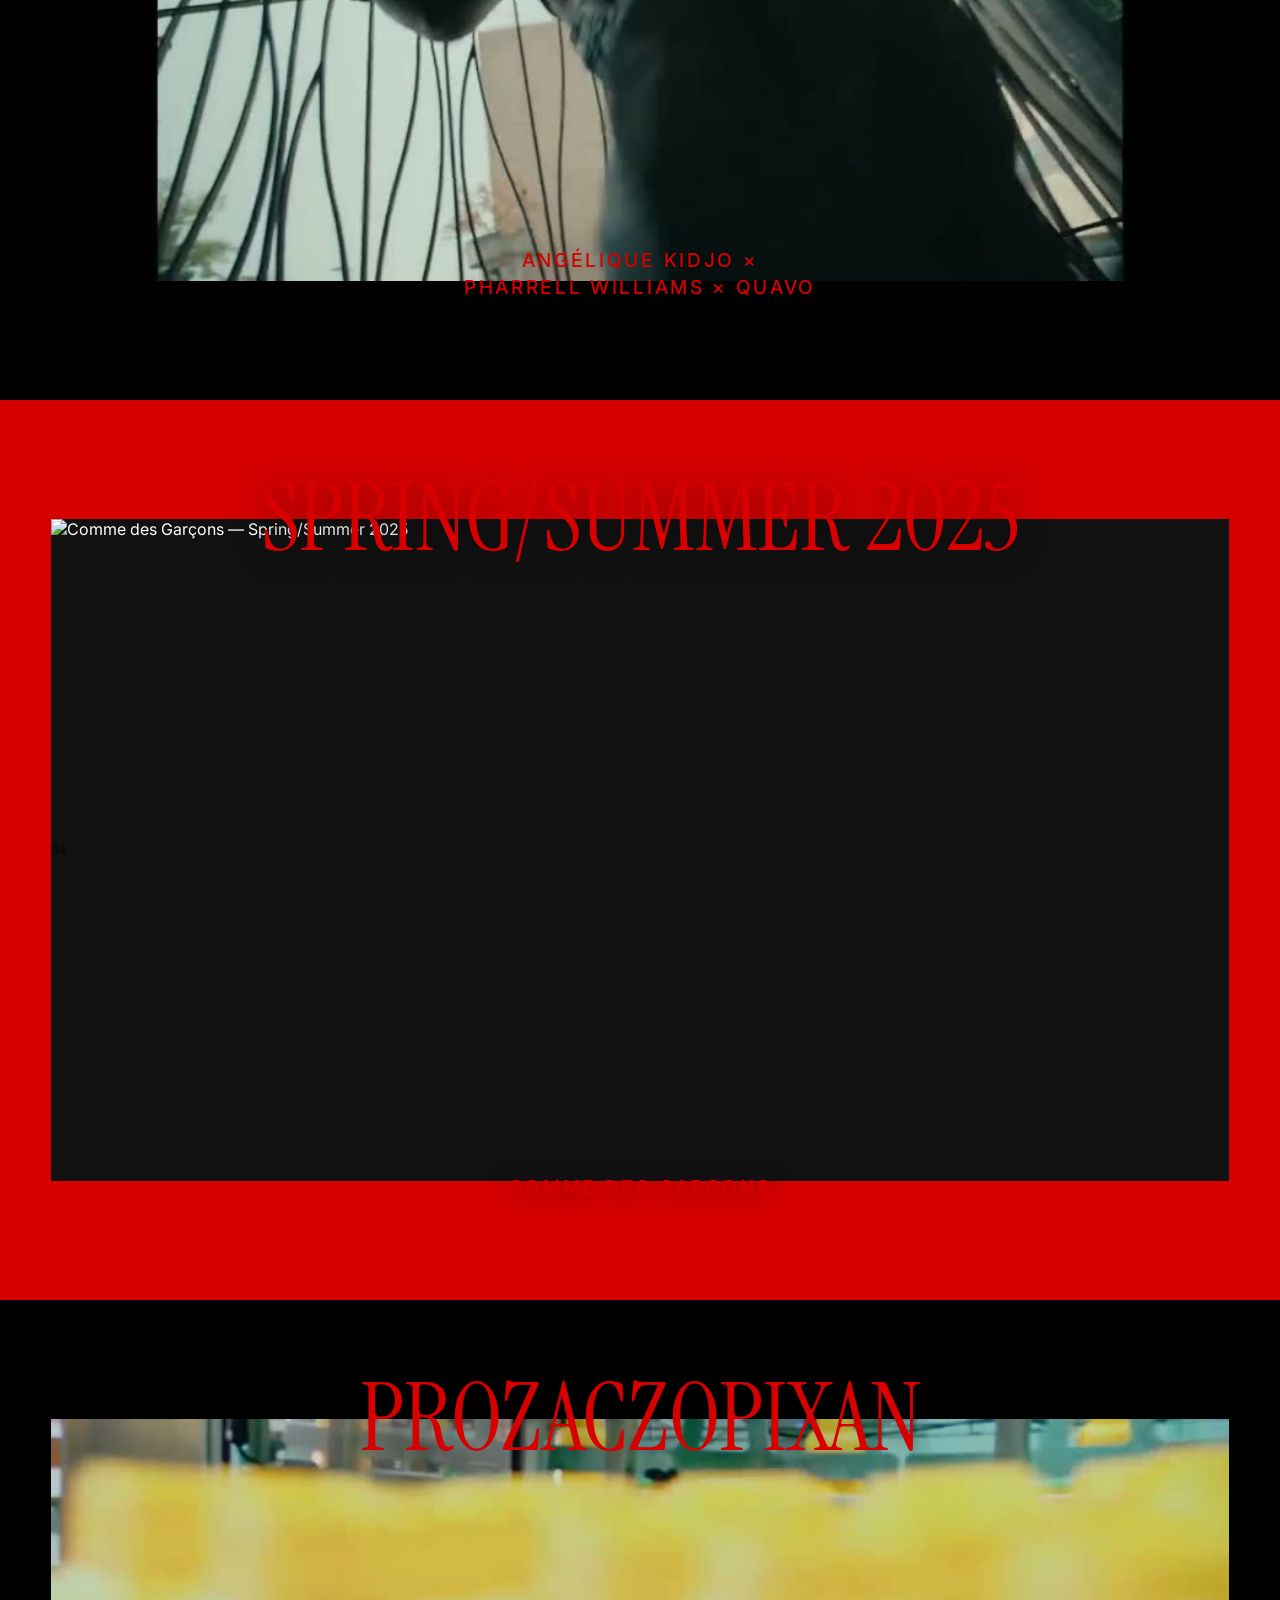
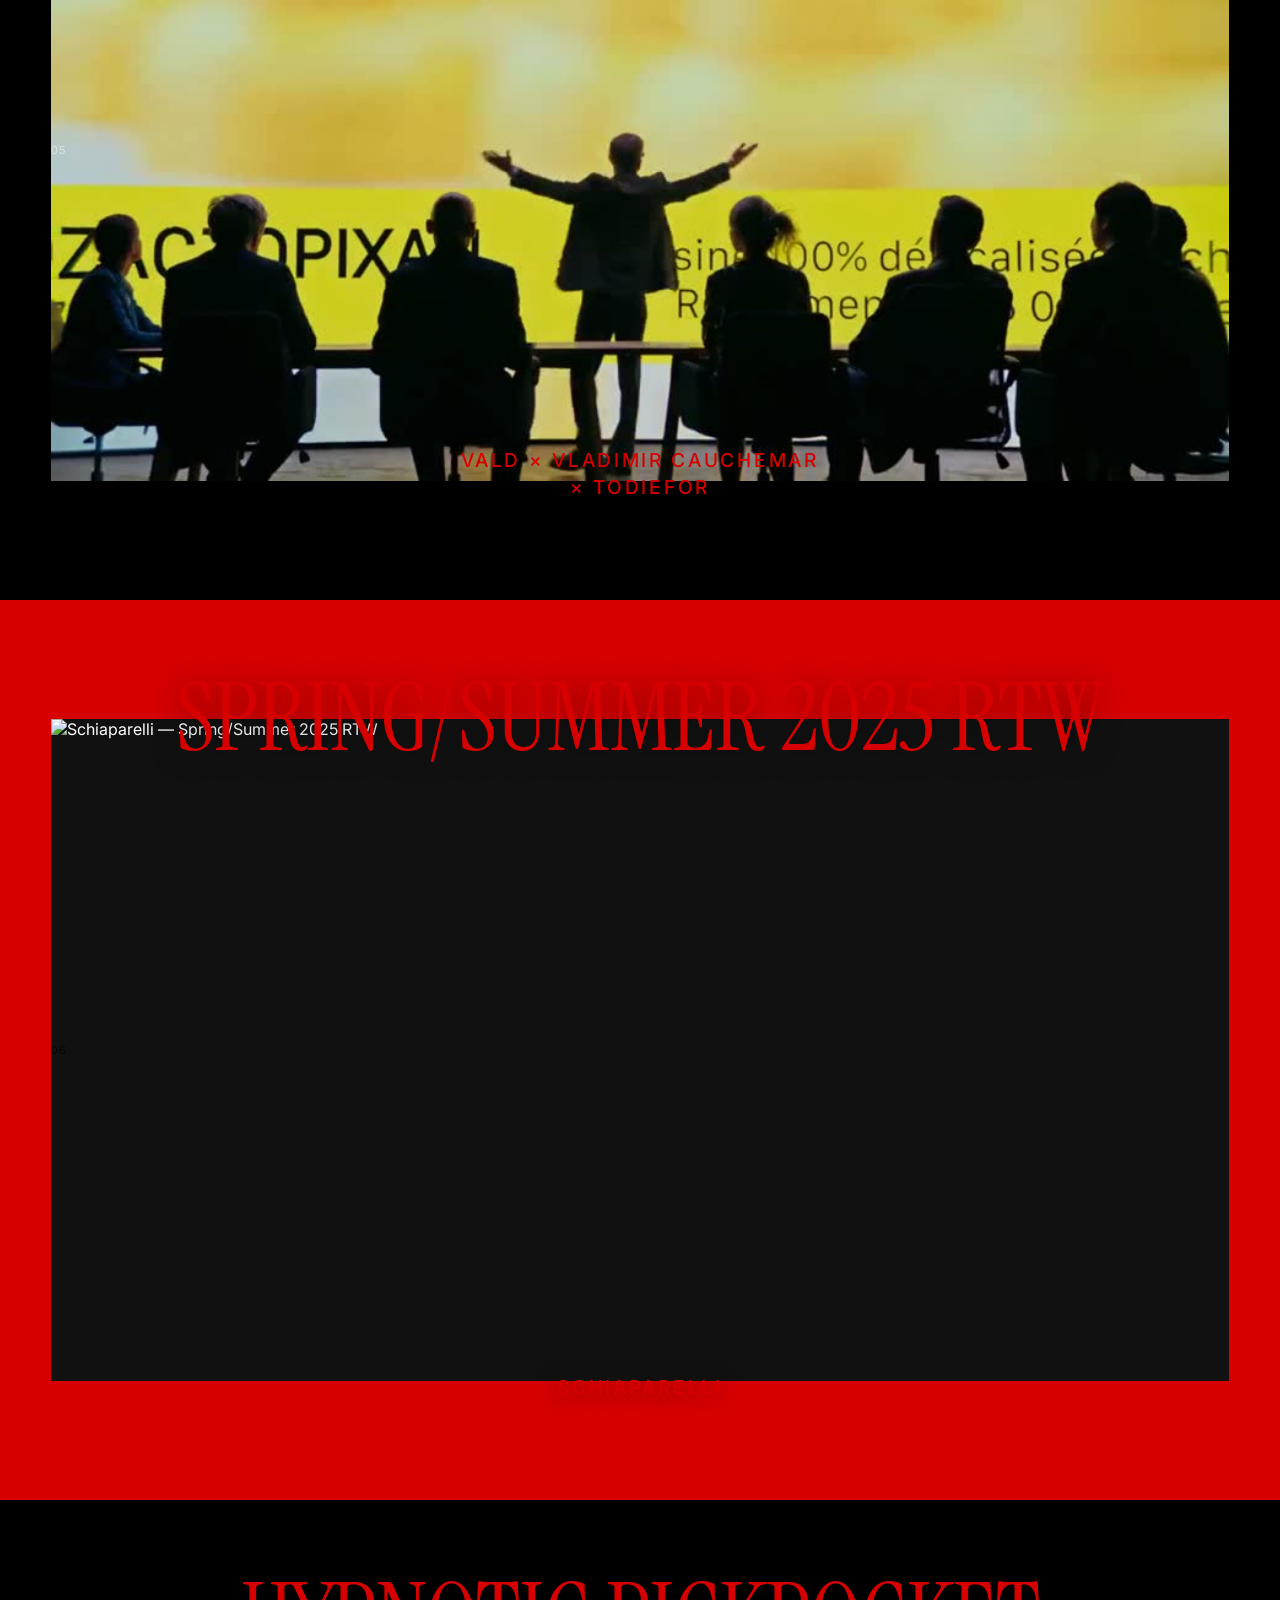
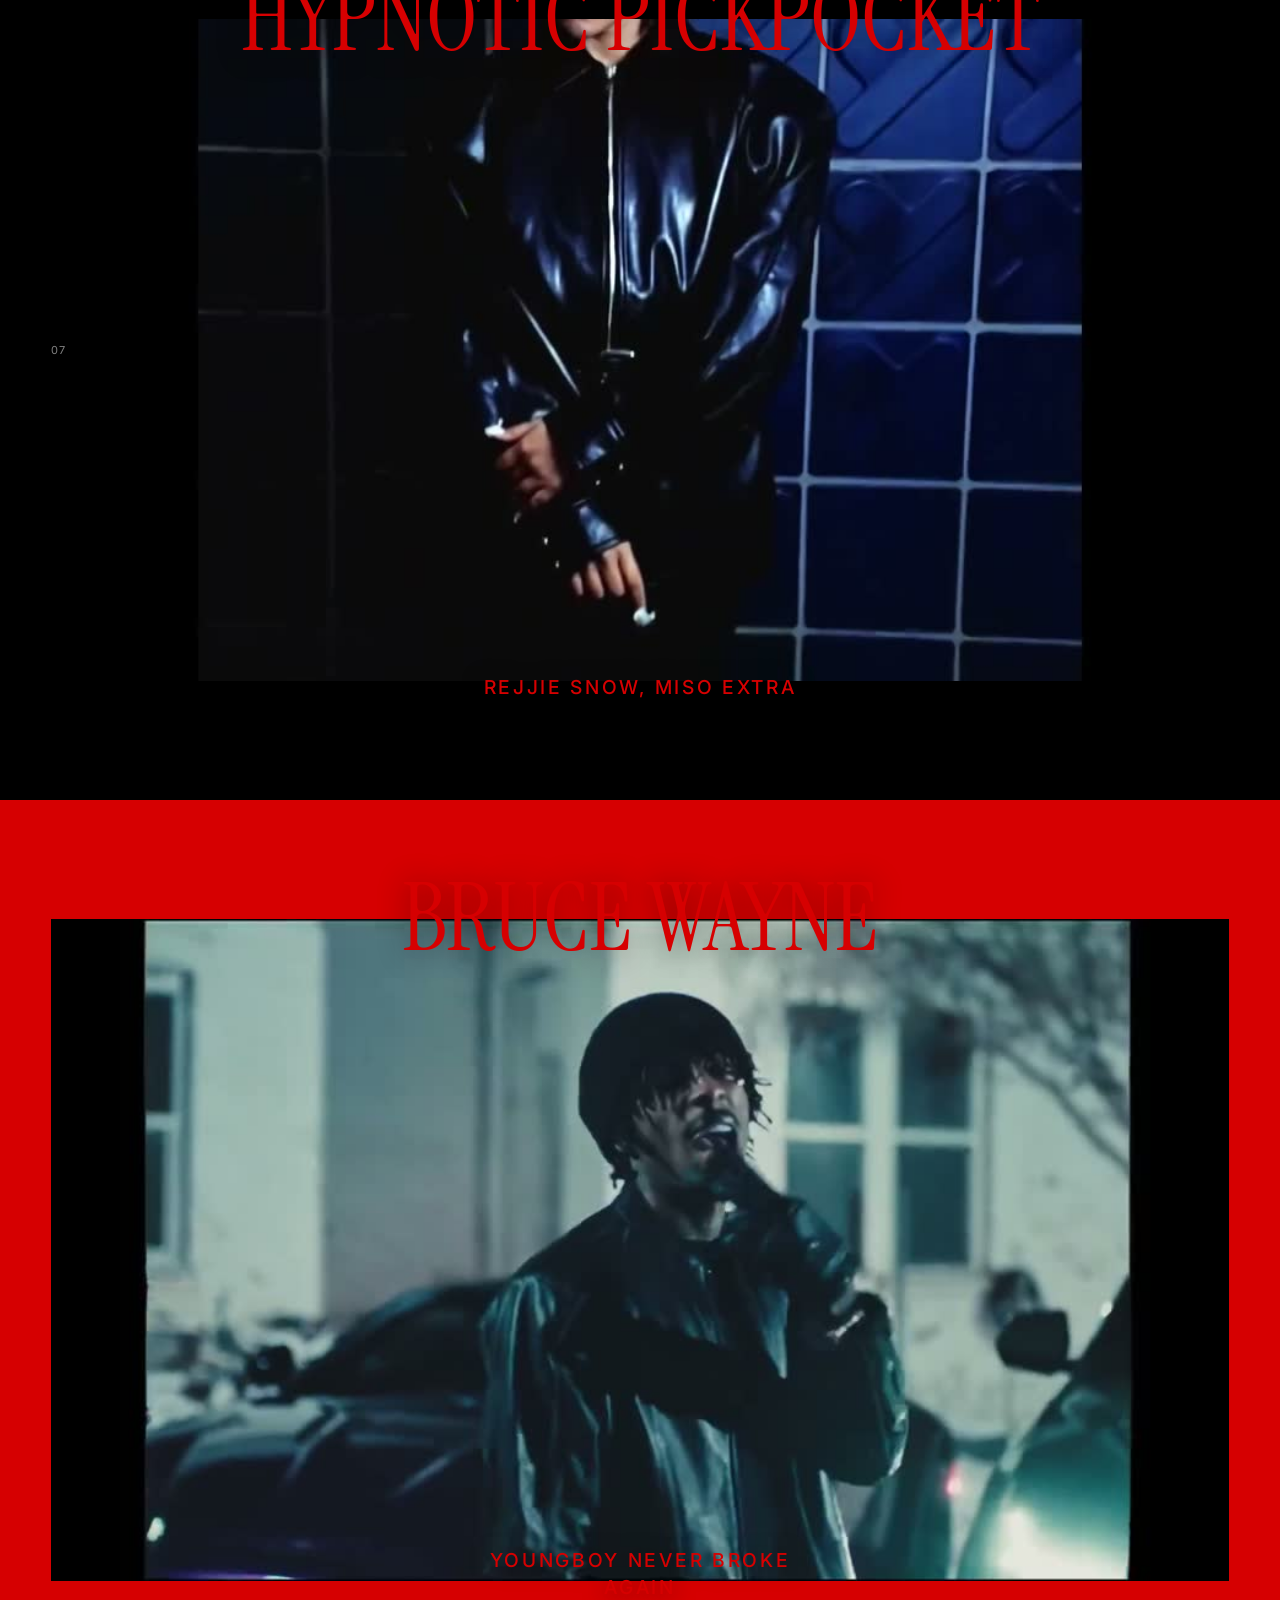
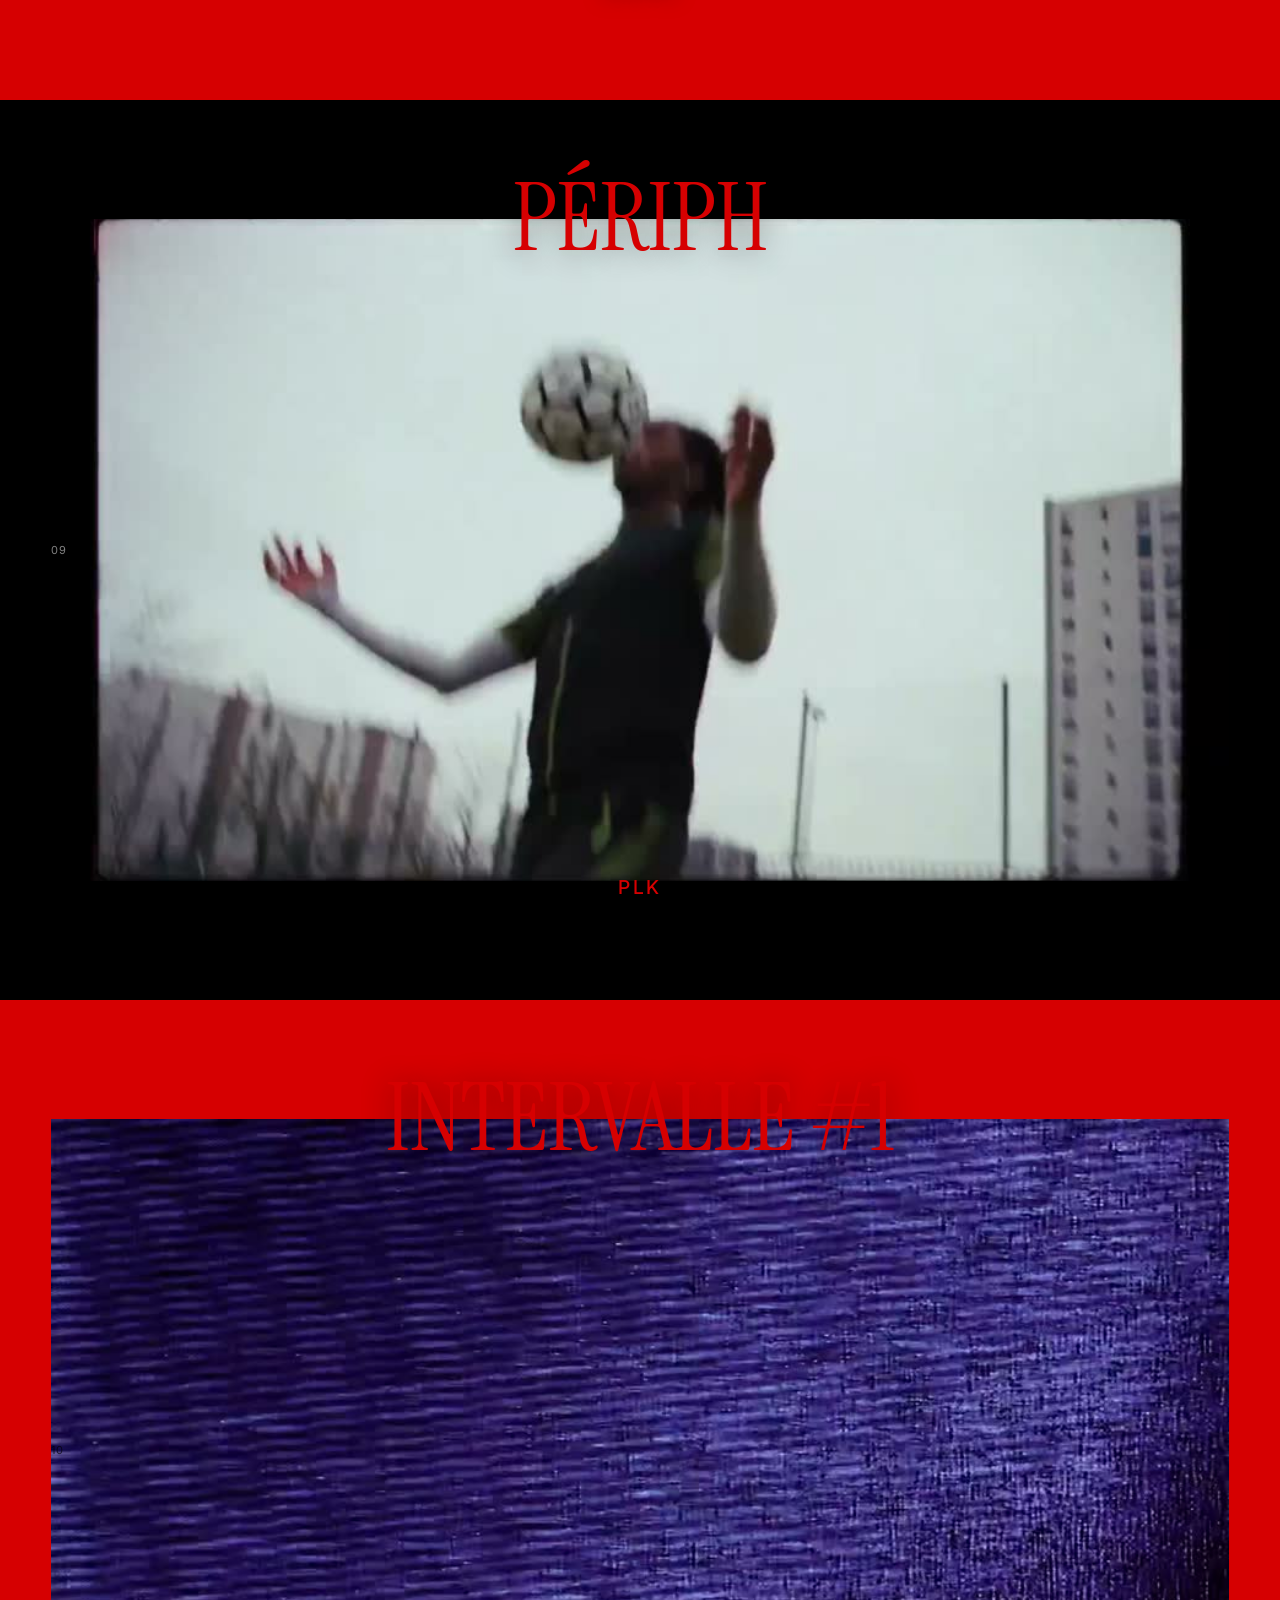
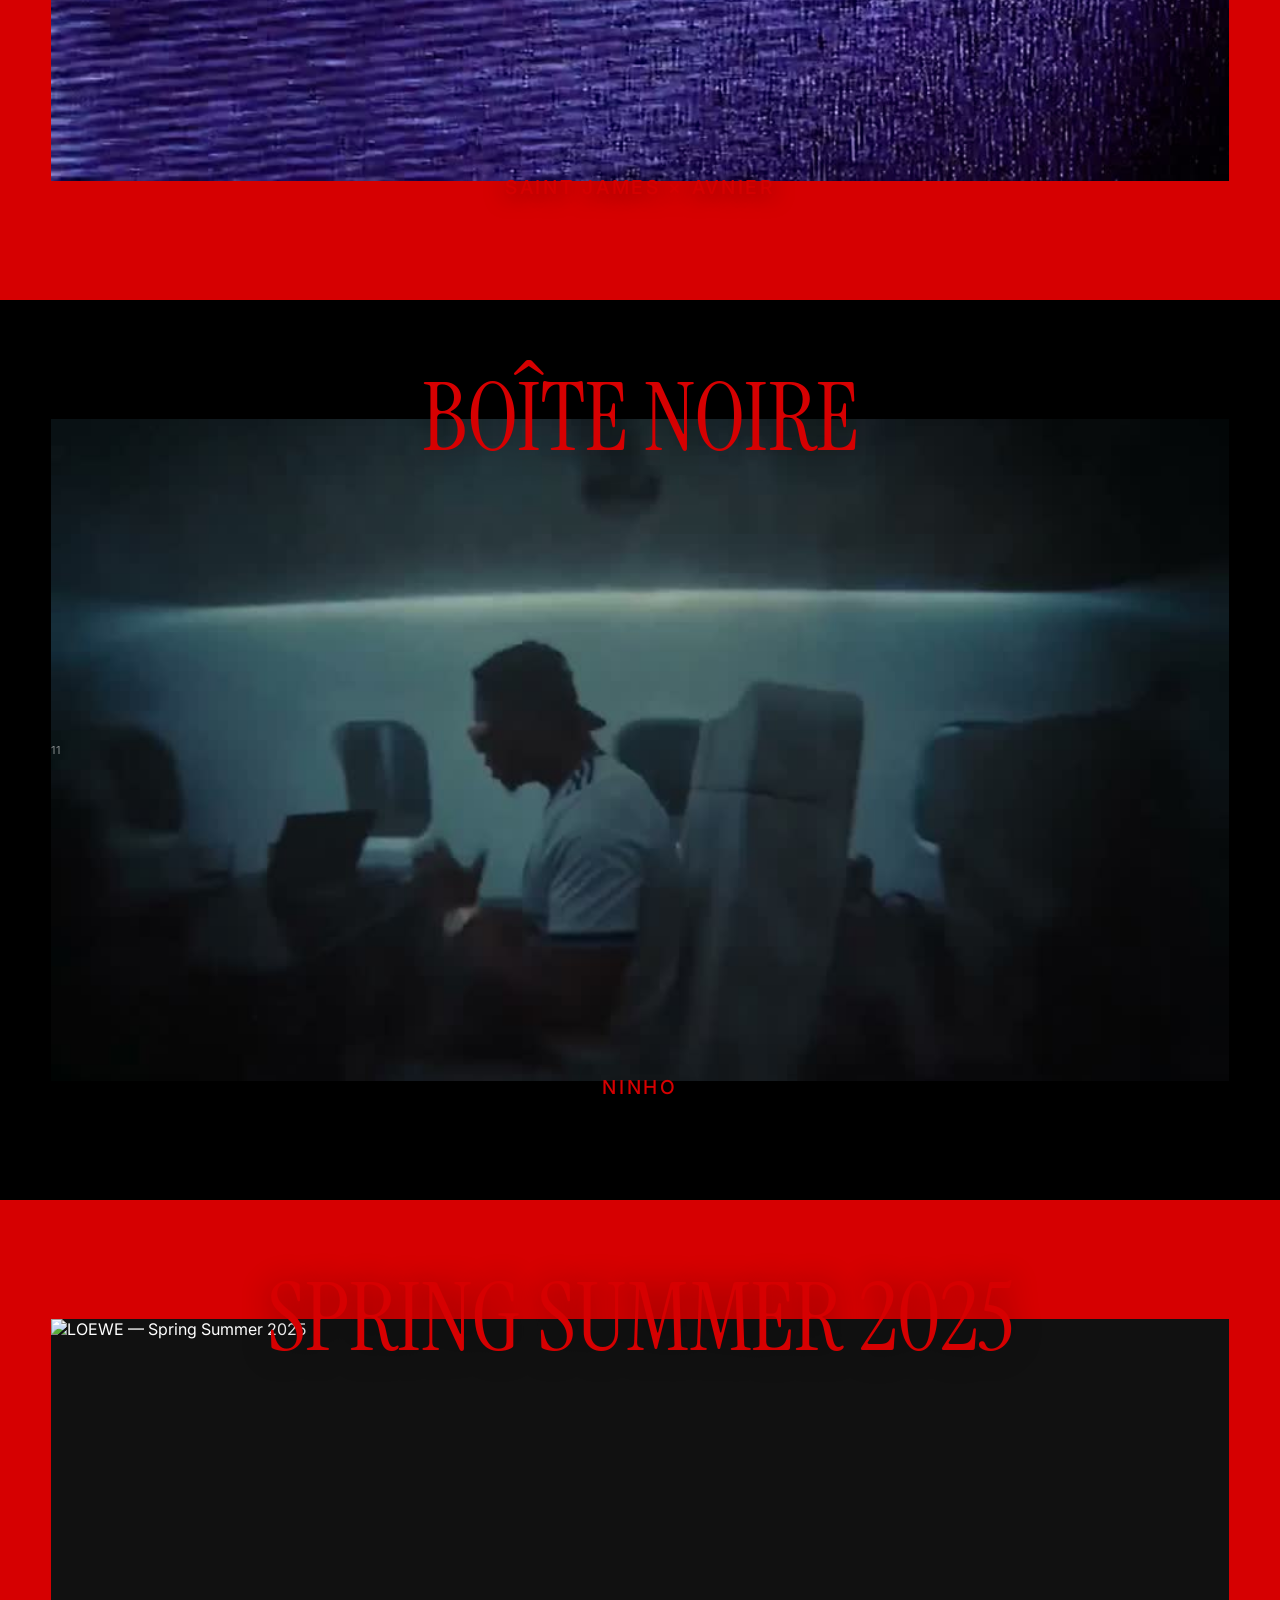
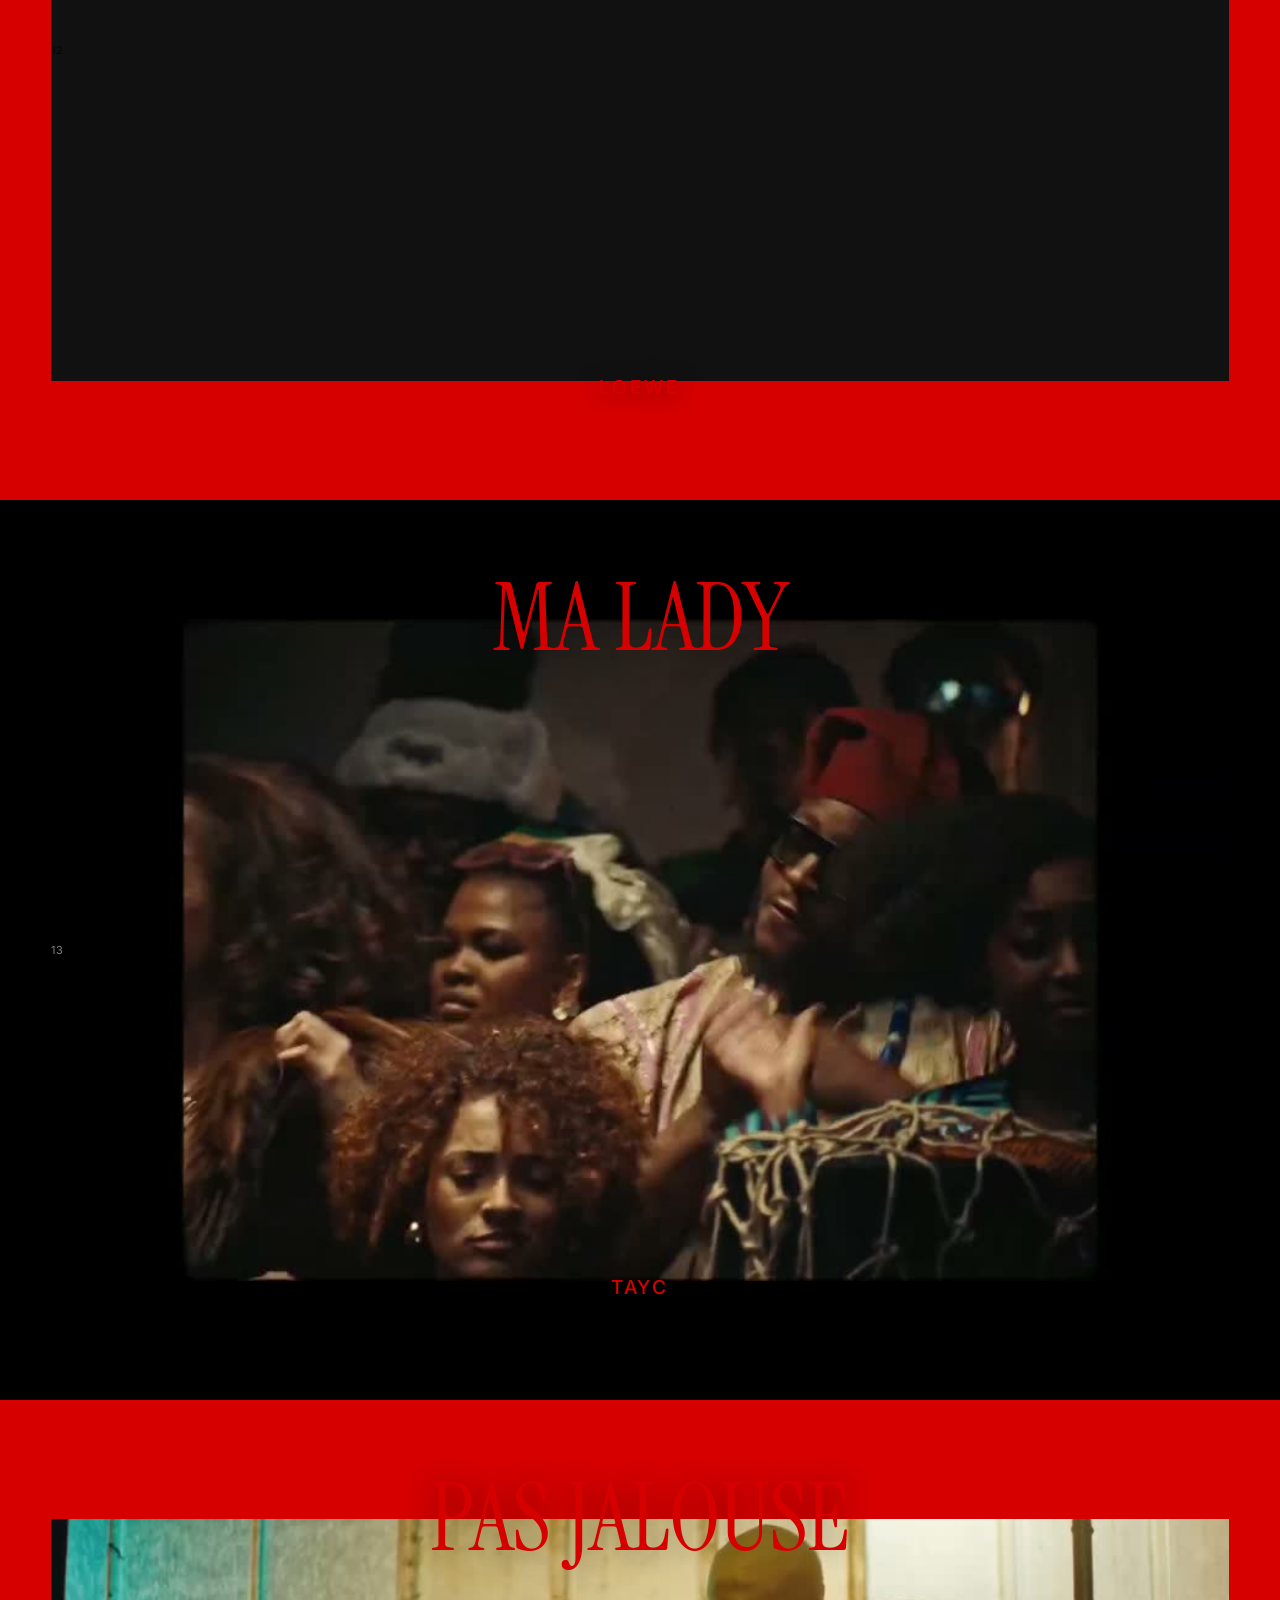
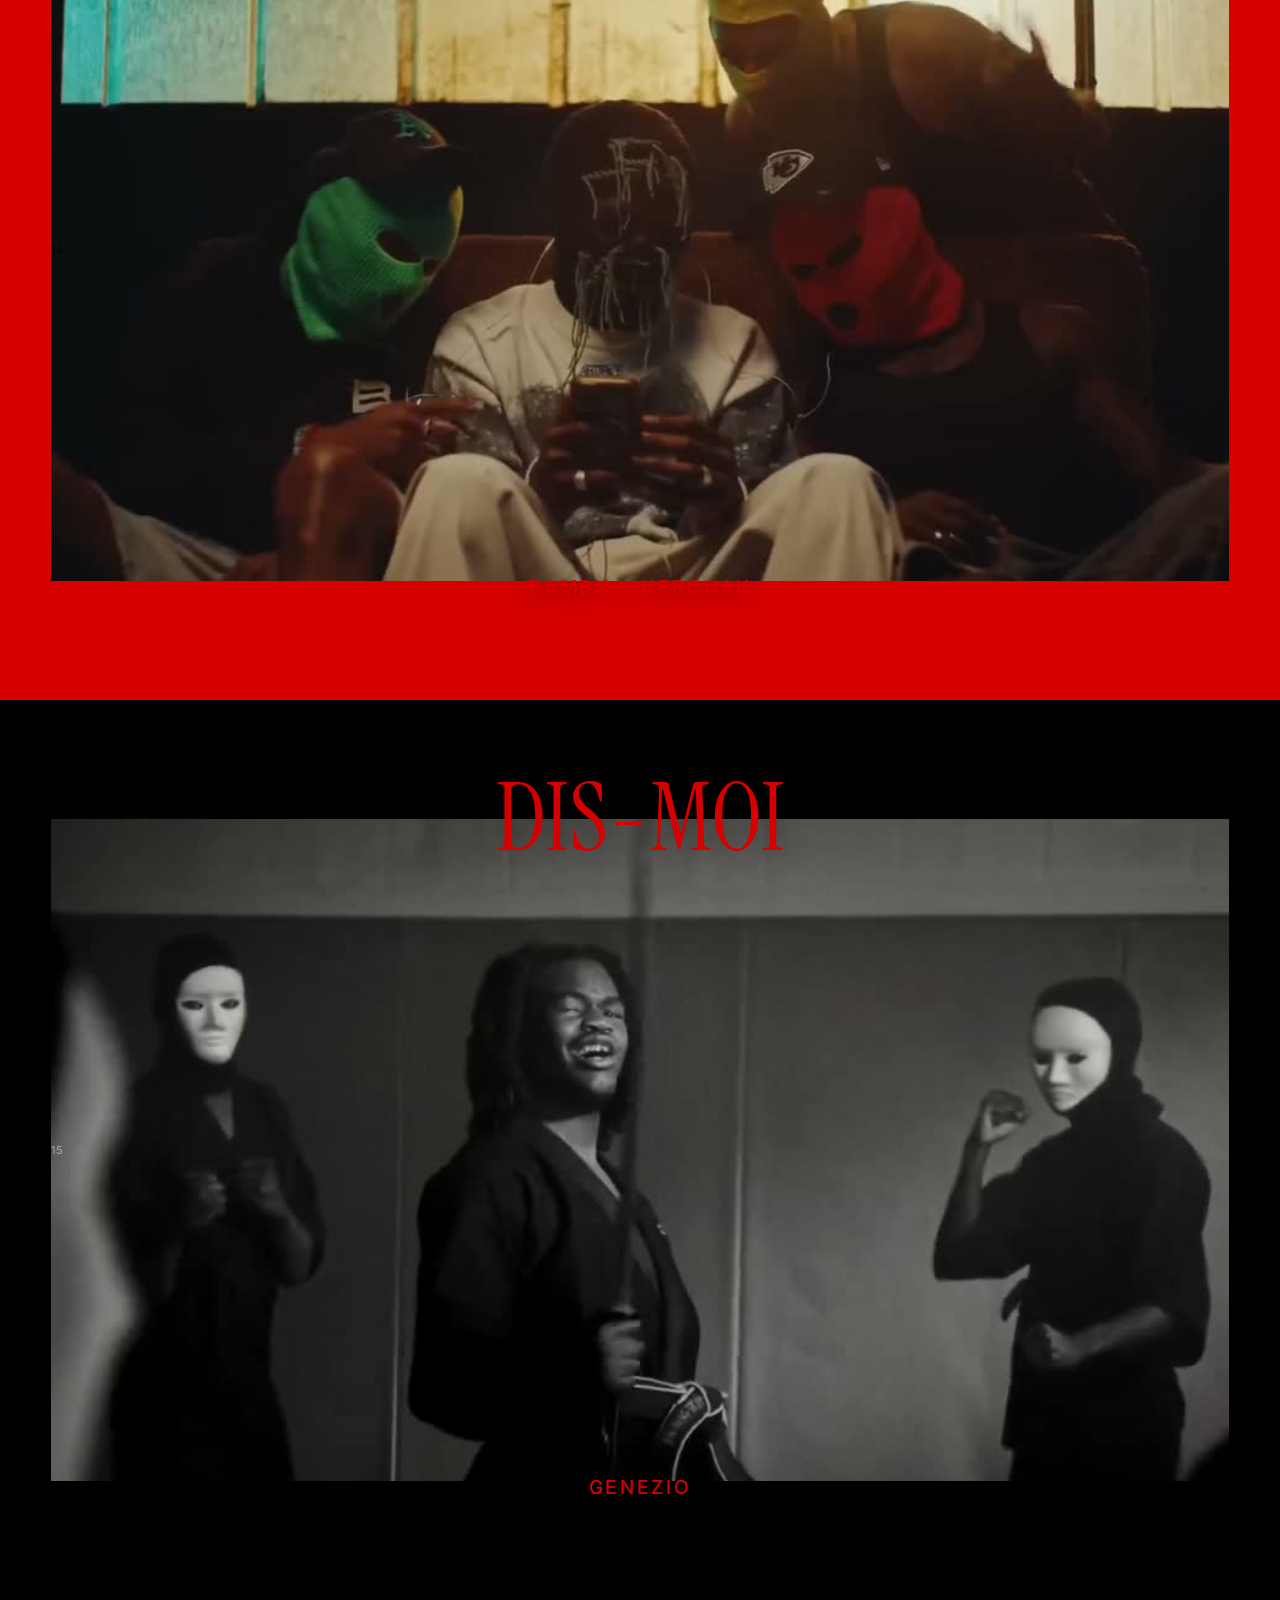
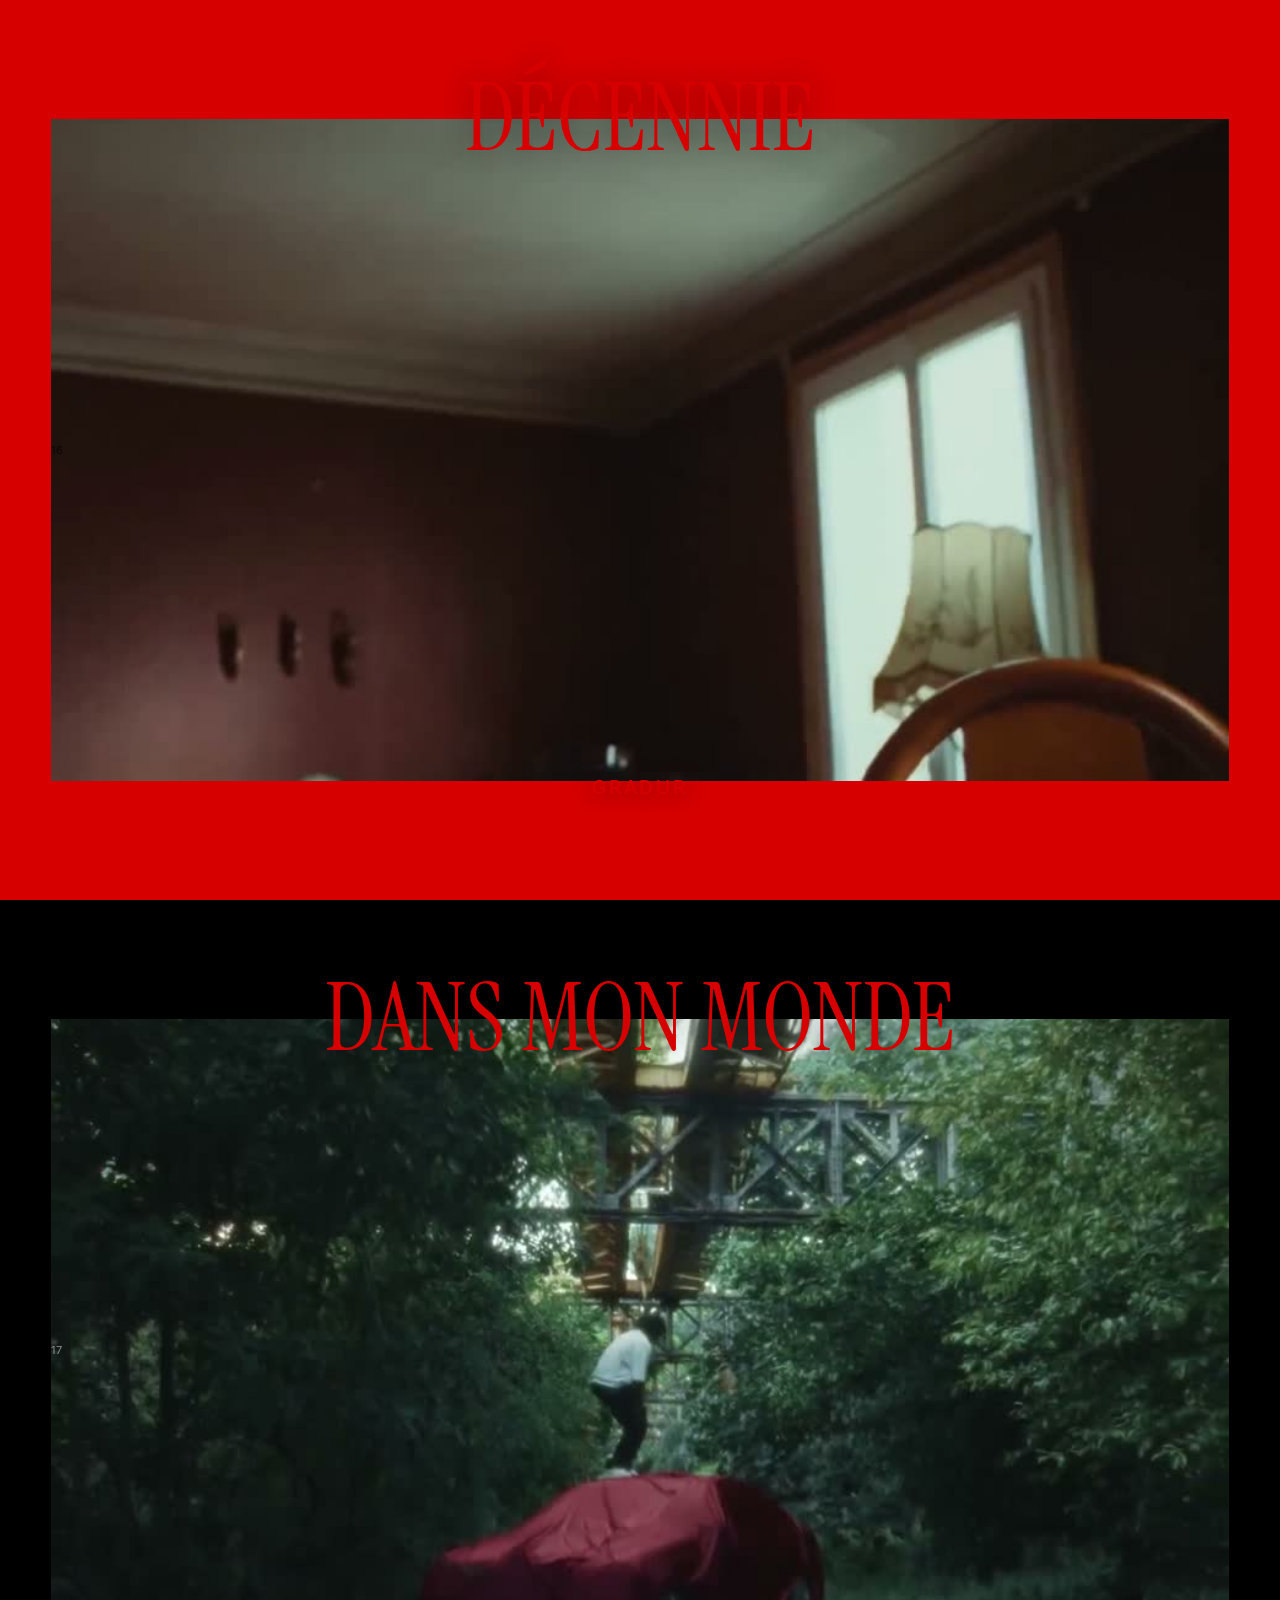
==== commit d1d2ac50: "Add visual project order editor" ====
--- a/index.html
+++ b/index.html
@@ -85,6 +85,7 @@
 <script src="https://cdn.jsdelivr.net/npm/gsap@3.12.5/dist/ScrollTrigger.min.js"></script>
 <script src="https://cdn.jsdelivr.net/npm/lenis@1.1.18/dist/lenis.min.js"></script>
 <script src="data/projects.js"></script>
+<script src="data/order.js"></script>
 <script src="js/main.js"></script>
 </body>
 </html>
--- a/css/styles.css
+++ b/css/styles.css
@@ -58,18 +58,25 @@
 /* ---------------------------------------------------------
    PRÉLOADER
    --------------------------------------------------------- */
+/* Volet d'arrivée : panneau rouge plein écran qui remonte pour découvrir le site */
 .loader{
   position:fixed;inset:0;z-index:200;
-  background:var(--black);
+  background:var(--red);
   display:flex;align-items:flex-end;justify-content:center;
   padding-bottom:8vh;
-  transition:opacity .7s ease,visibility .7s ease;
-}
-.loader.done{opacity:0;visibility:hidden}
+  transform:translateY(0);
+  transition:transform .95s cubic-bezier(.76,0,.24,1);
+}
+.loader.done{
+  transform:translateY(-100%);
+  pointer-events:none;
+}
 .loader__num{
   font-family:var(--sans);font-weight:700;font-size:13px;
-  letter-spacing:.24em;color:var(--red);
-}
+  letter-spacing:.24em;color:#000;
+  transition:opacity .3s ease;
+}
+.loader.done .loader__num{opacity:0}
 
 /* ---------------------------------------------------------
    NAV
@@ -229,15 +236,27 @@
 /* ---------------------------------------------------------
    MENU — overlay rouge, index des projets
    --------------------------------------------------------- */
+/* Volet du menu : même mouvement que celui d'arrivée, en sens inverse */
 .menu{
   position:fixed;inset:0;z-index:150;
   background:var(--red);color:#000;
   transform:translateY(-100%);
-  transition:transform .72s cubic-bezier(.76,0,.24,1);
+  transition:transform .95s cubic-bezier(.76,0,.24,1);
   overflow-y:auto;overscroll-behavior:contain;
 }
 .menu.open{transform:none}
 .menu__inner{padding:calc(var(--nav-h) + 20px) var(--pad) 90px}
+
+/* Le contenu se pose juste après le volet, en léger décalé */
+.menu__inner > *{
+  opacity:0;transform:translateY(20px);
+  transition:opacity .55s ease,transform .55s cubic-bezier(.22,1,.36,1);
+}
+.menu.open .menu__inner > *{opacity:1;transform:none}
+.menu.open .menu__mark      {transition-delay:.42s}
+.menu.open .menu__home-hint {transition-delay:.48s}
+.menu.open .menu__filters   {transition-delay:.54s}
+.menu.open #menuList        {transition-delay:.60s}
 .menu__mark{
   display:block;
   background:none;border:0;padding:0;
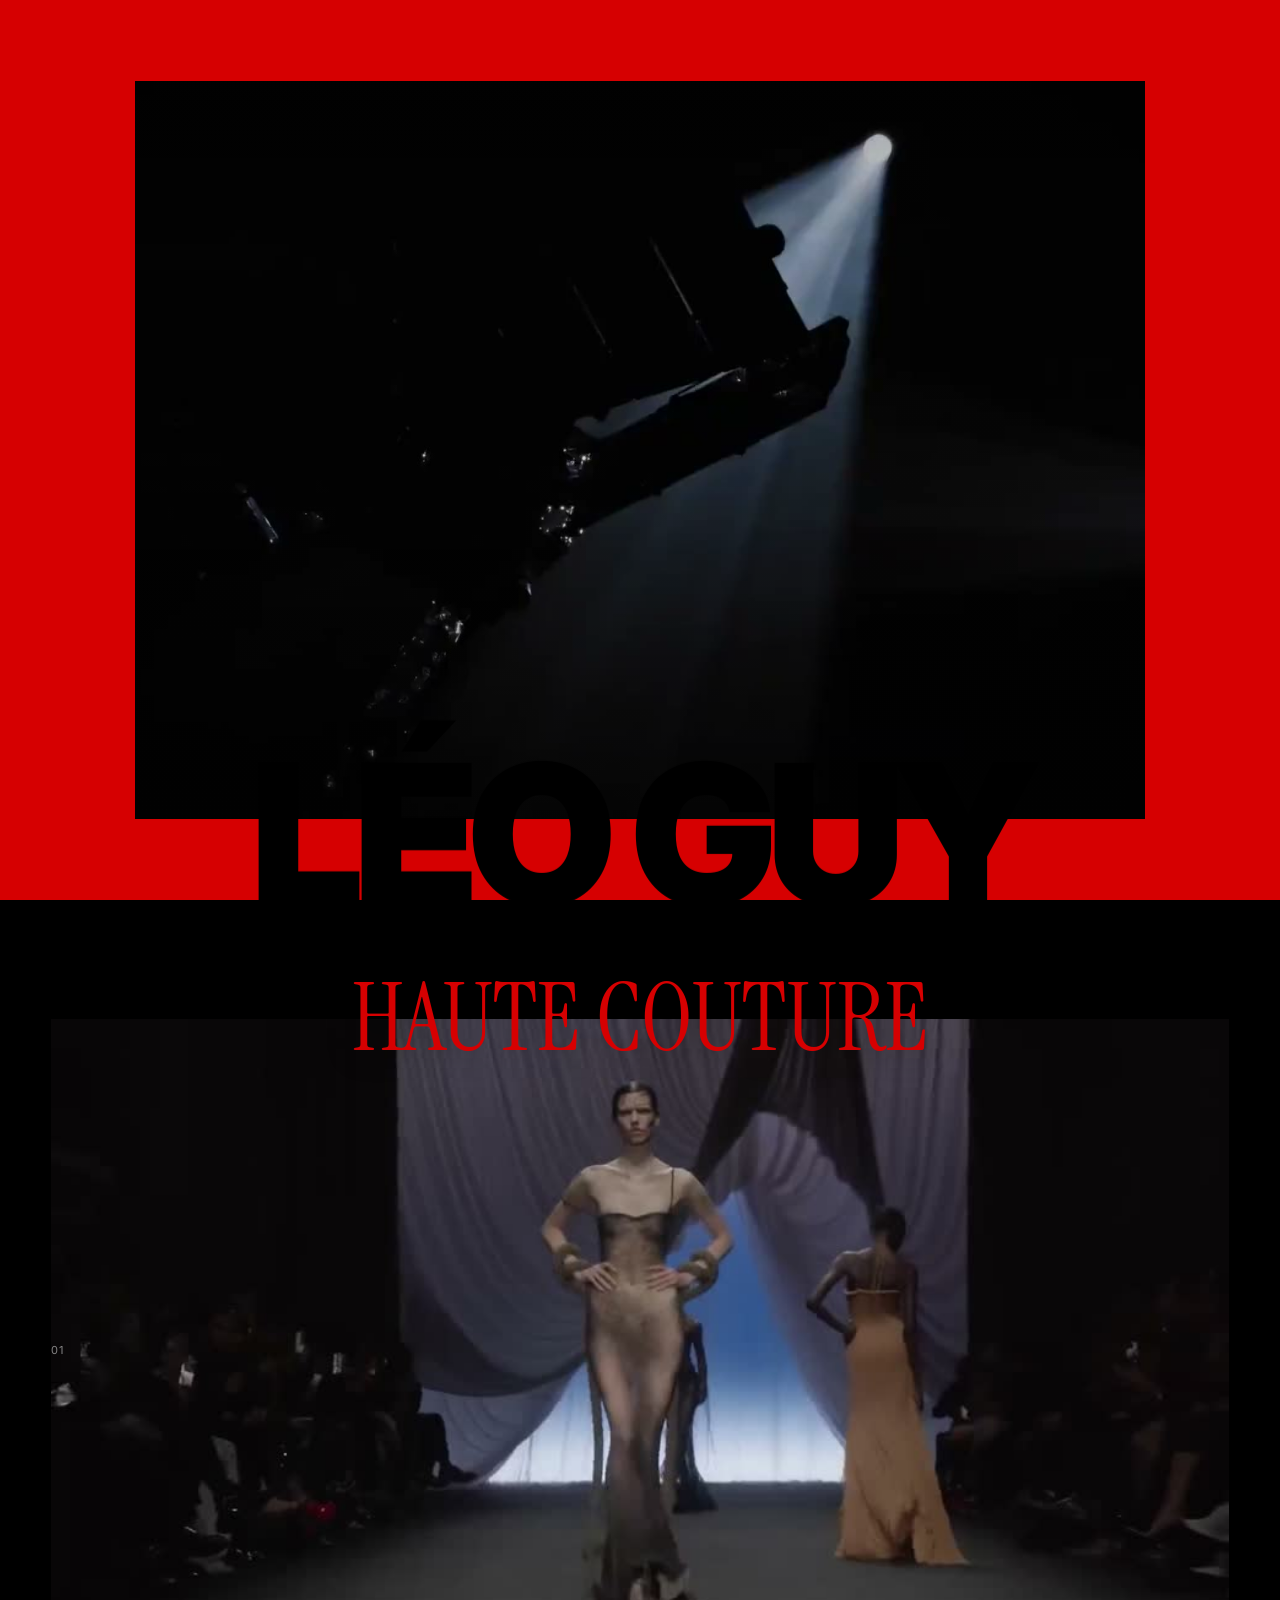
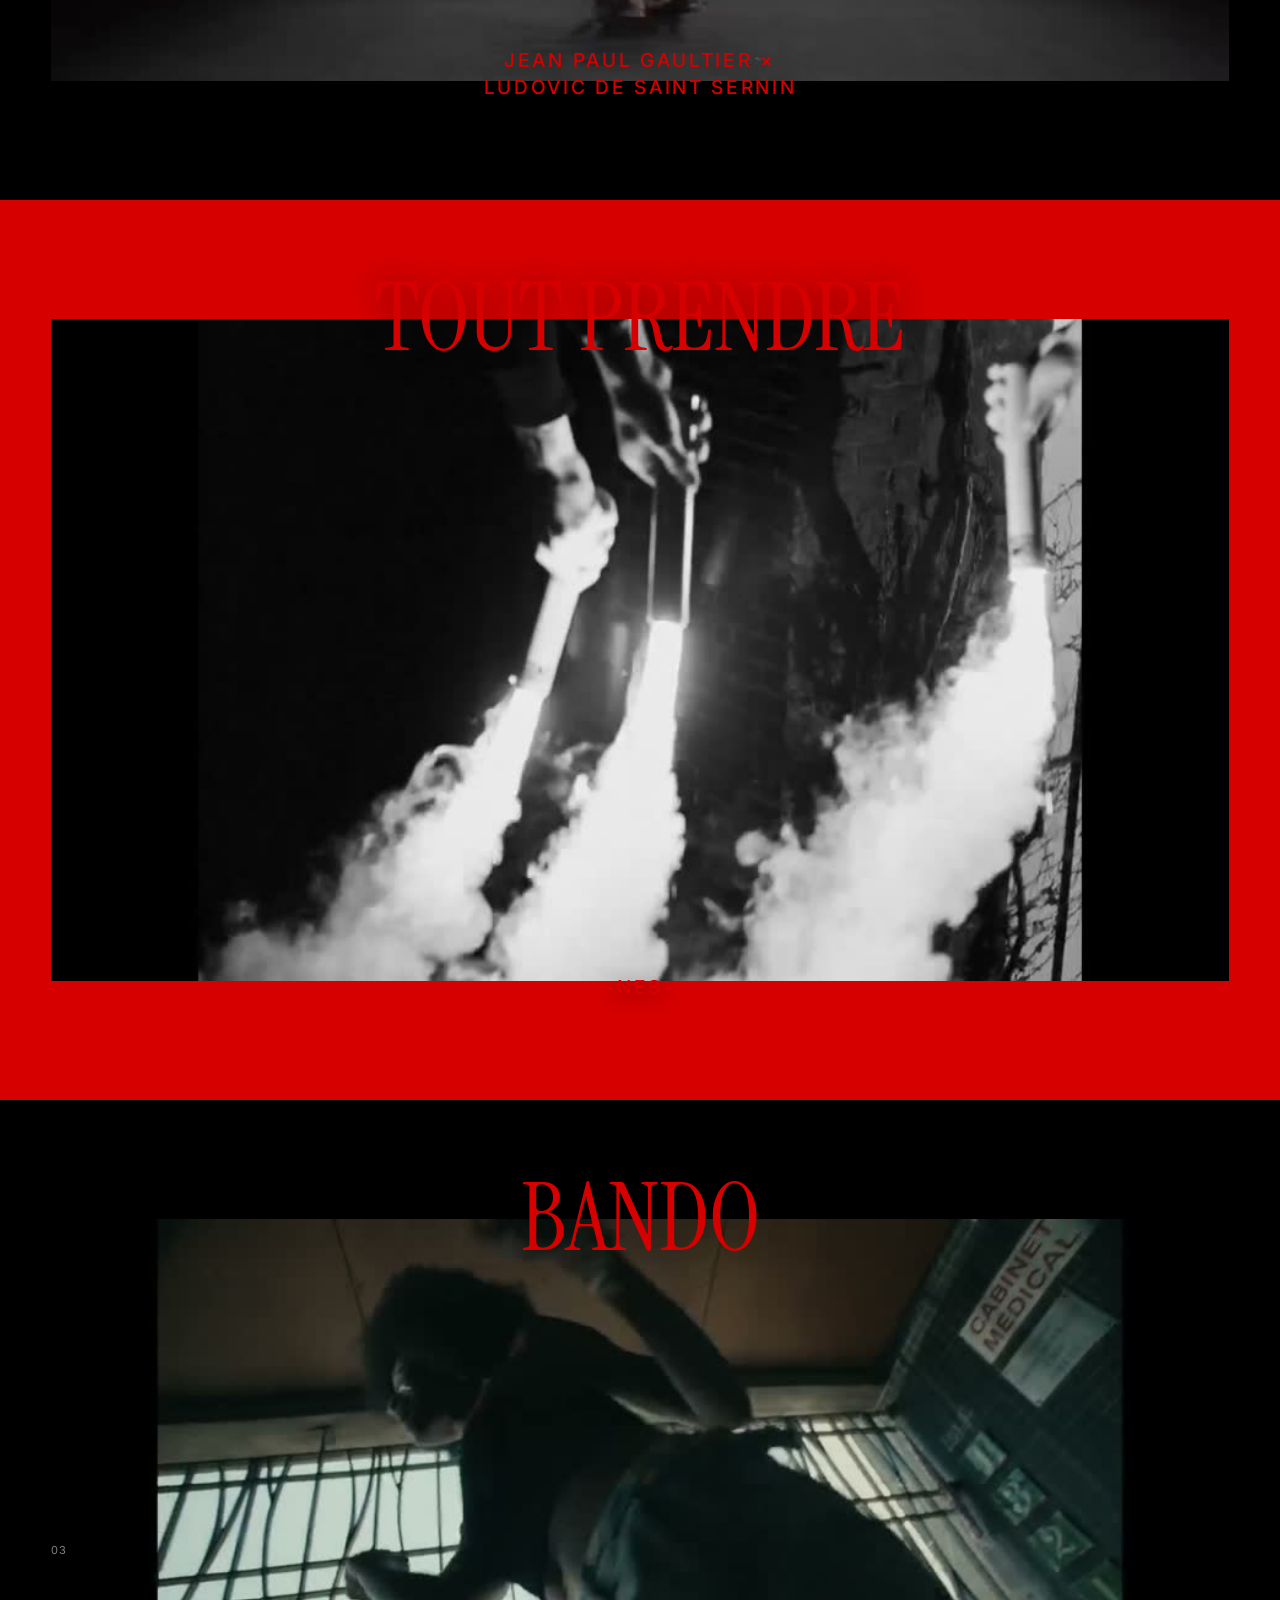
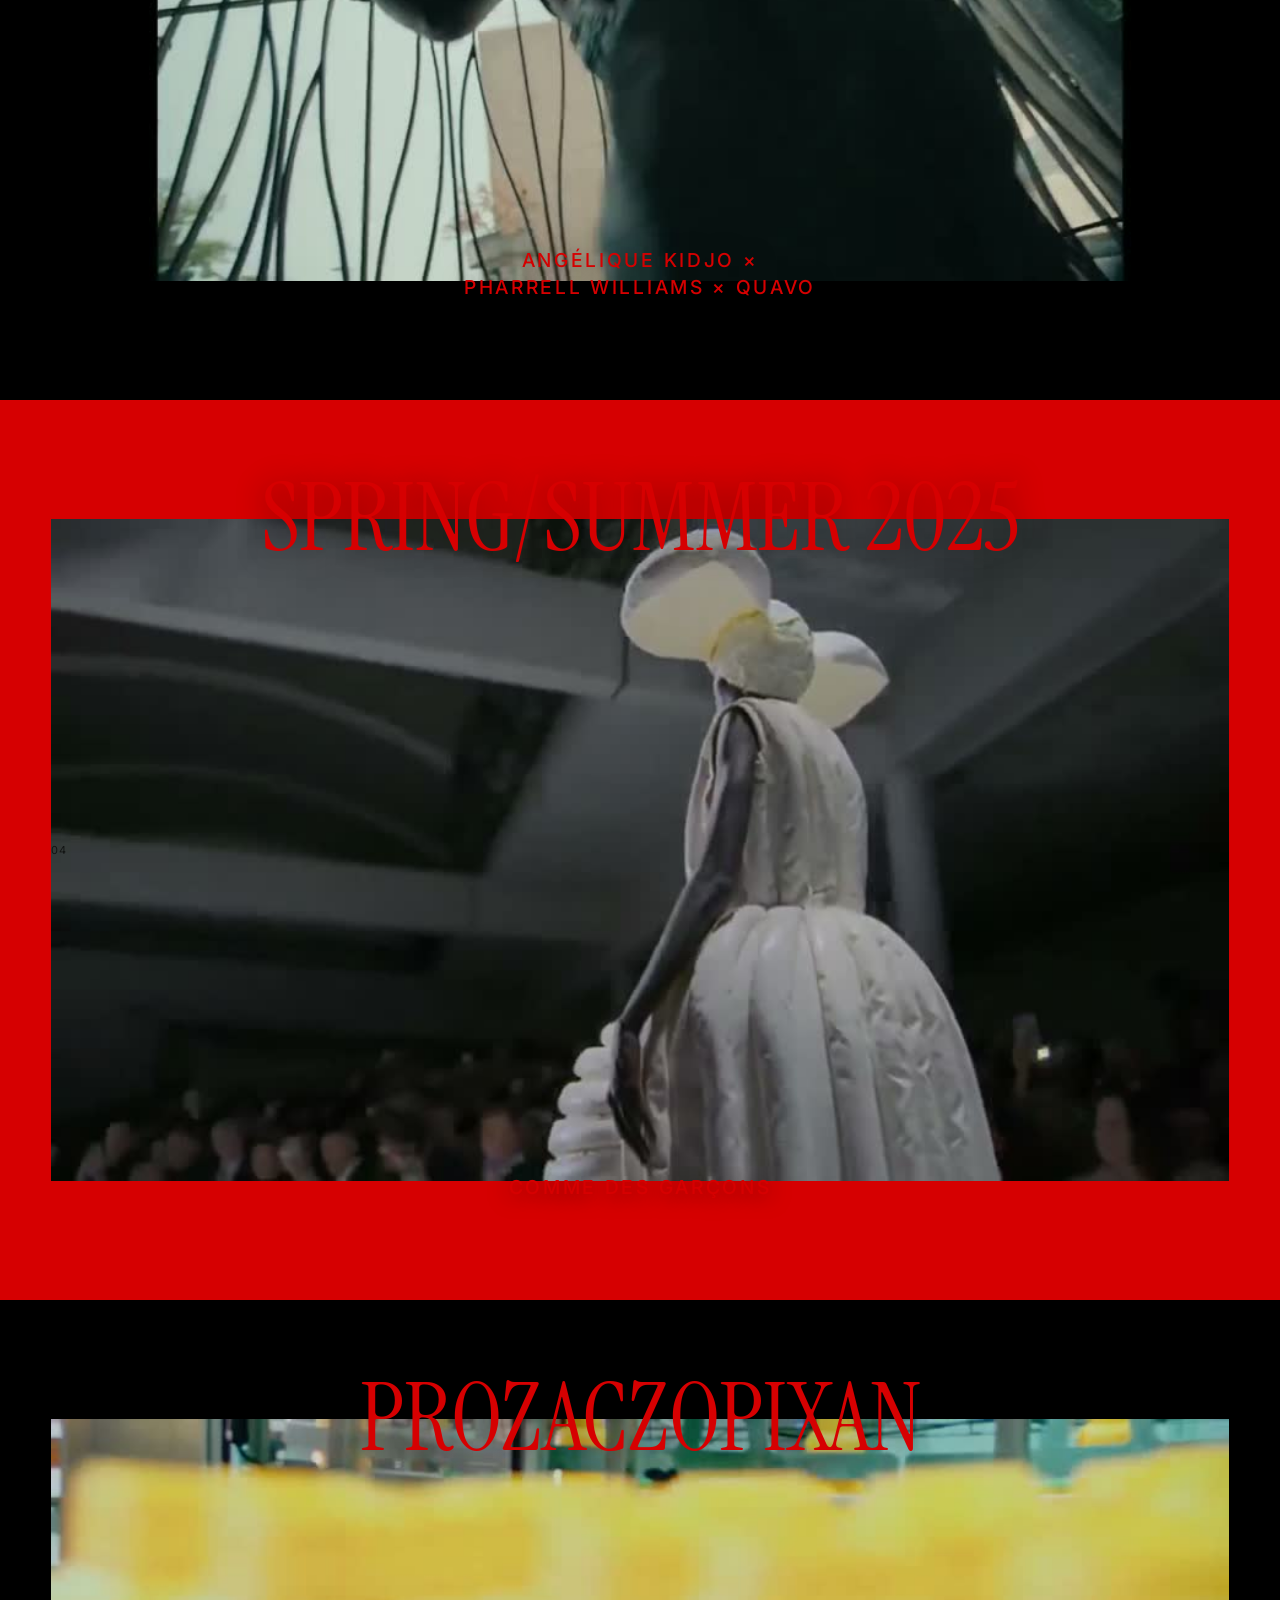
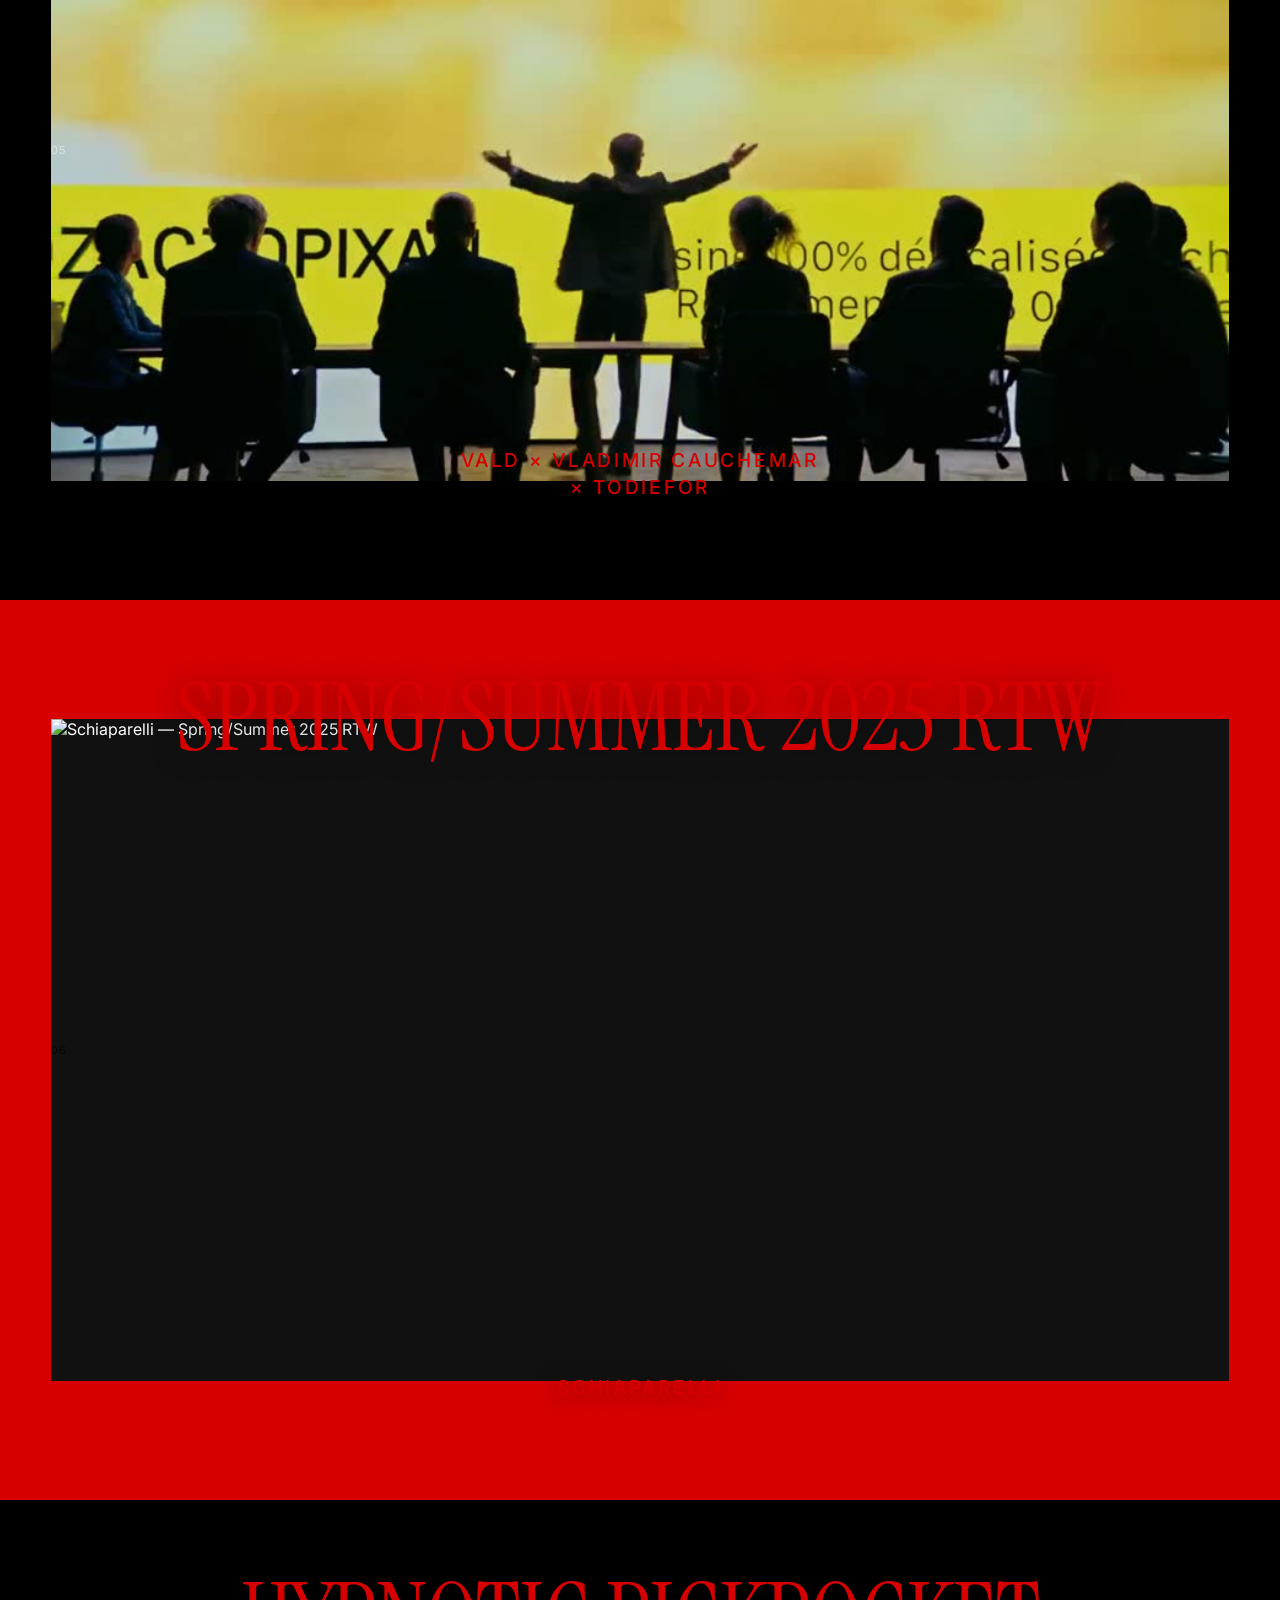
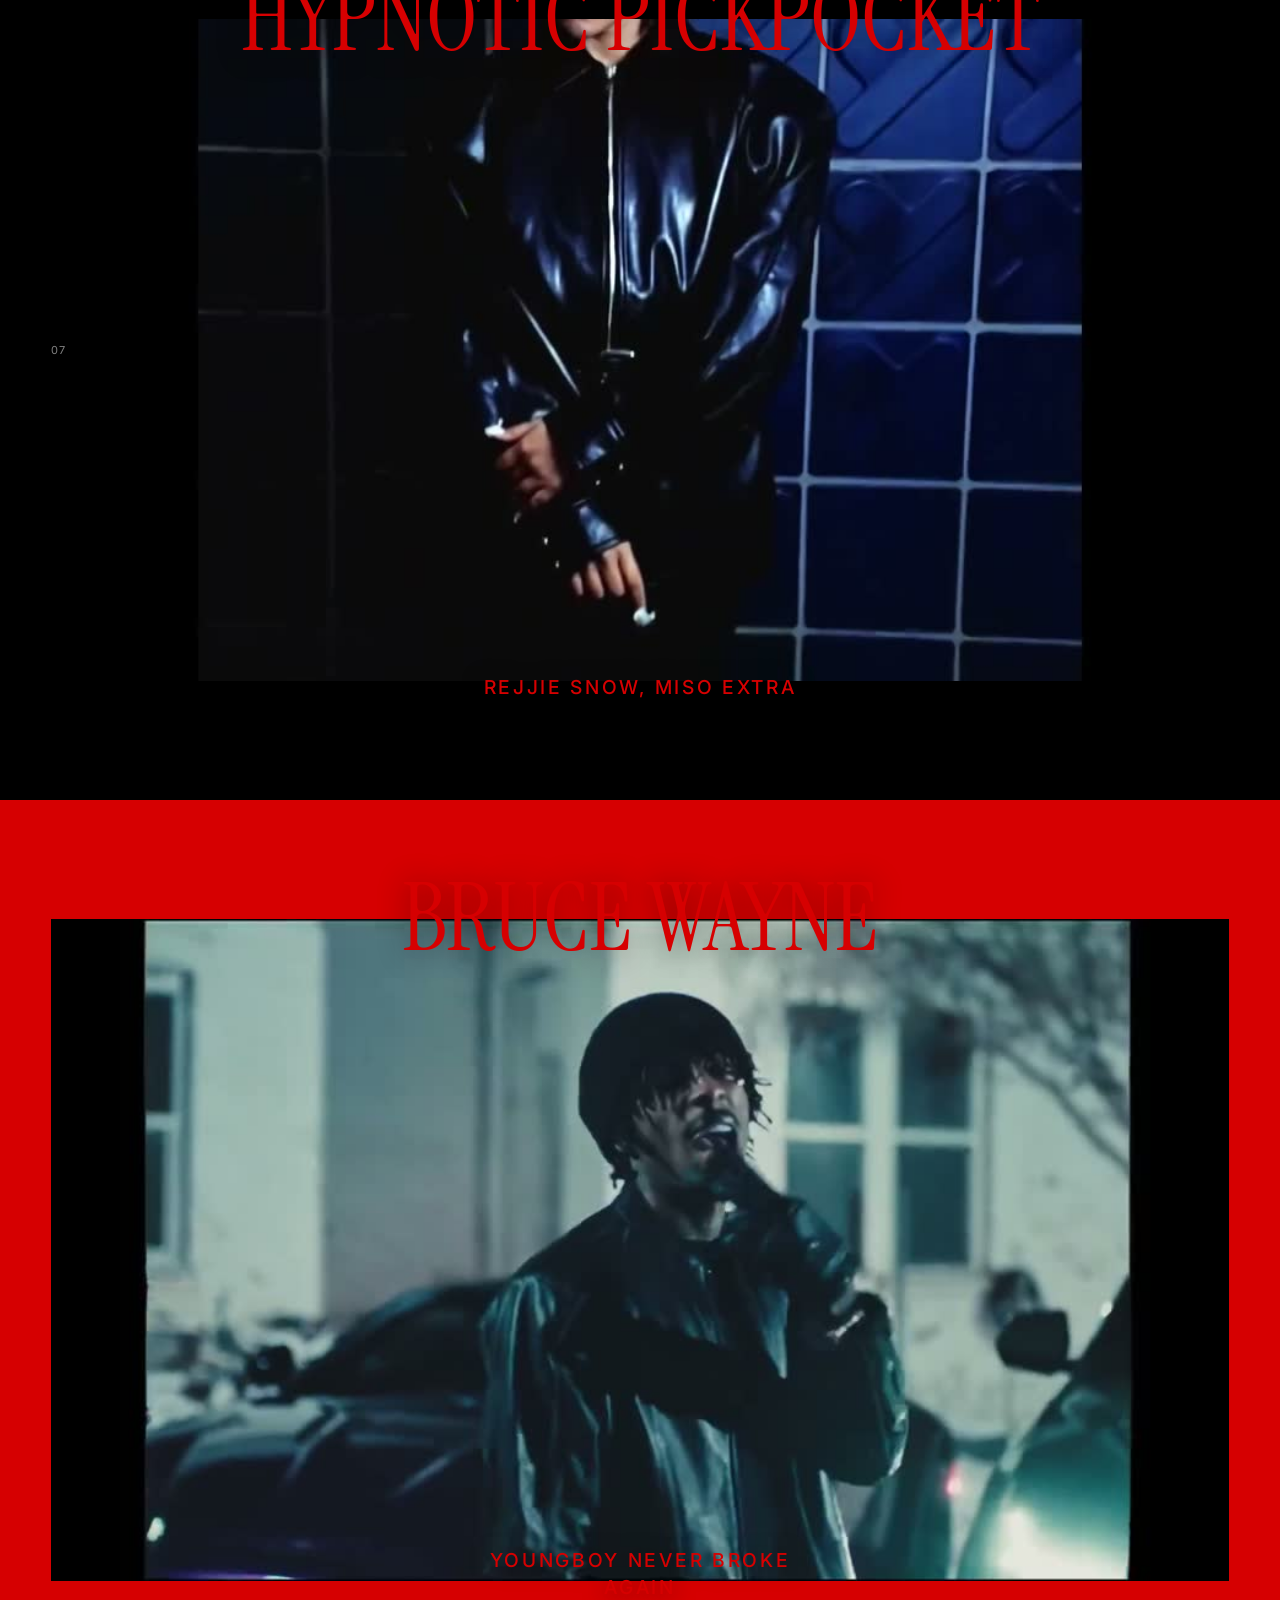
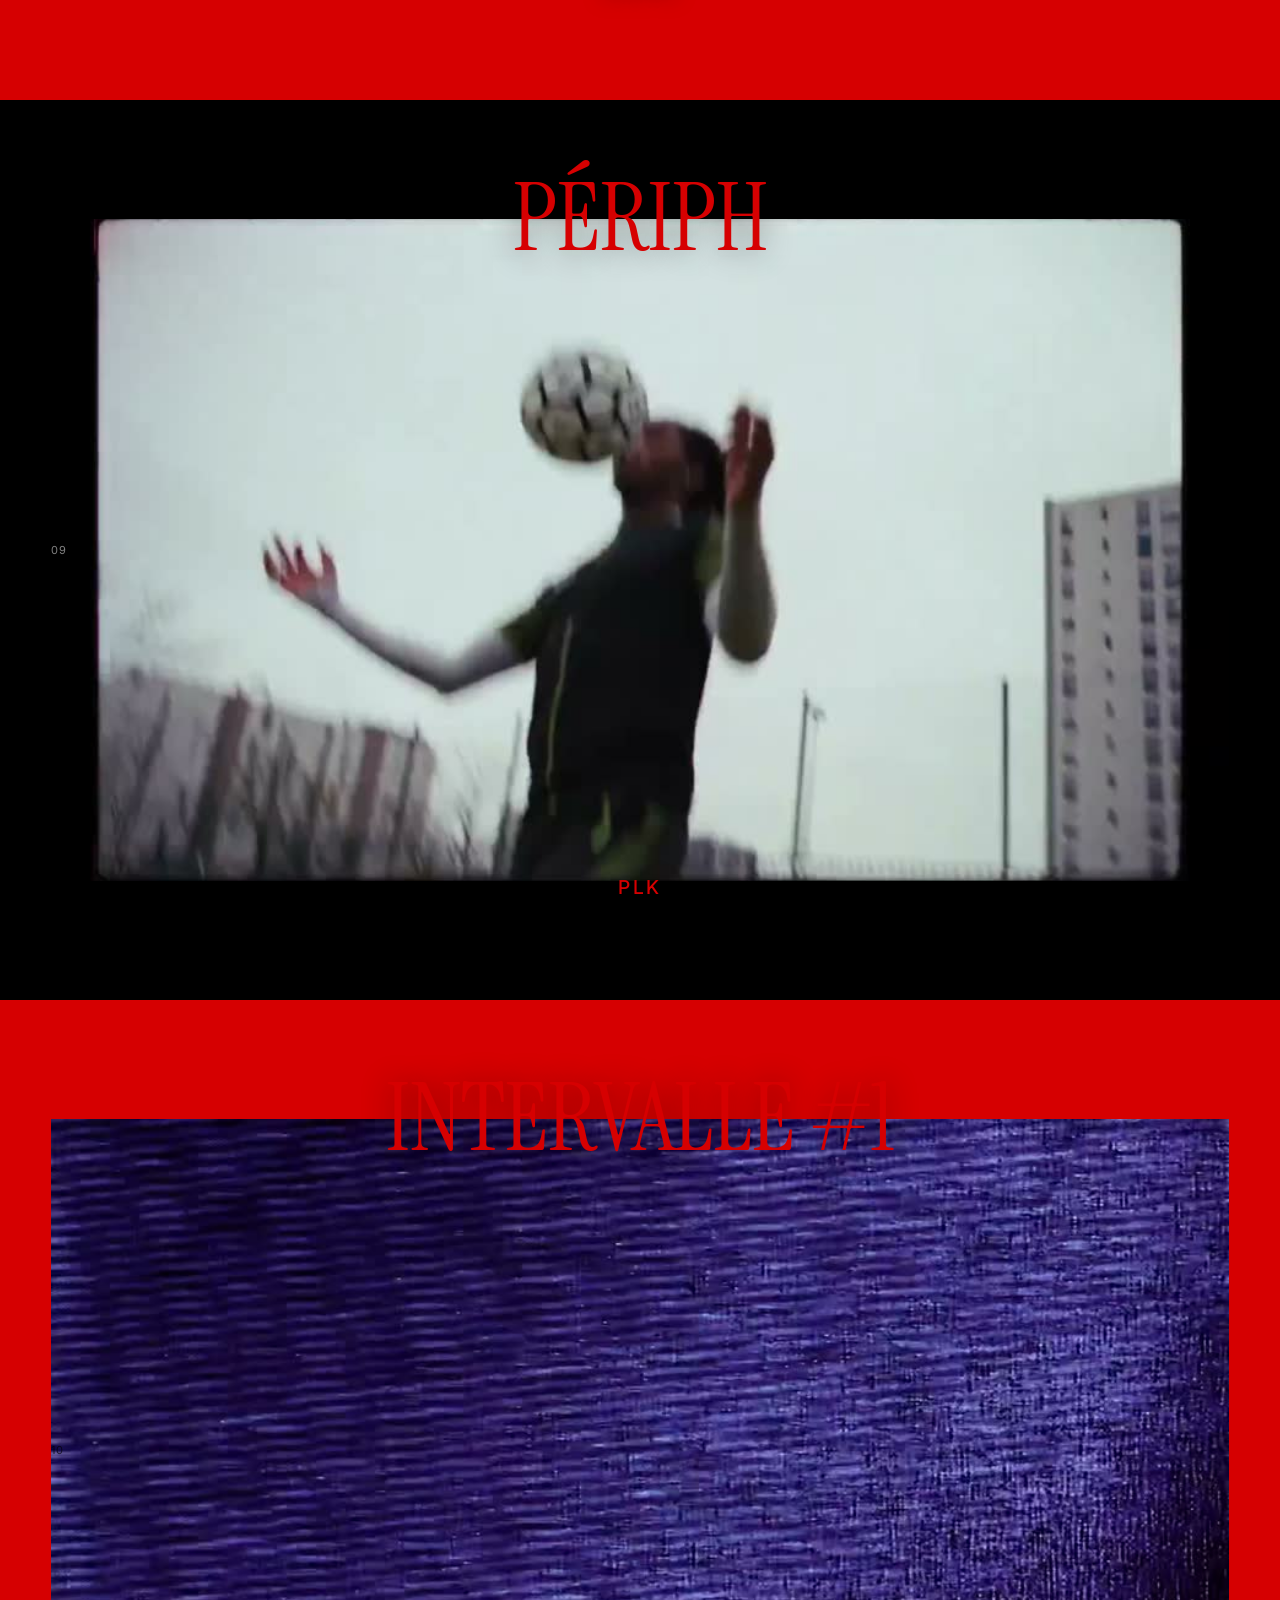
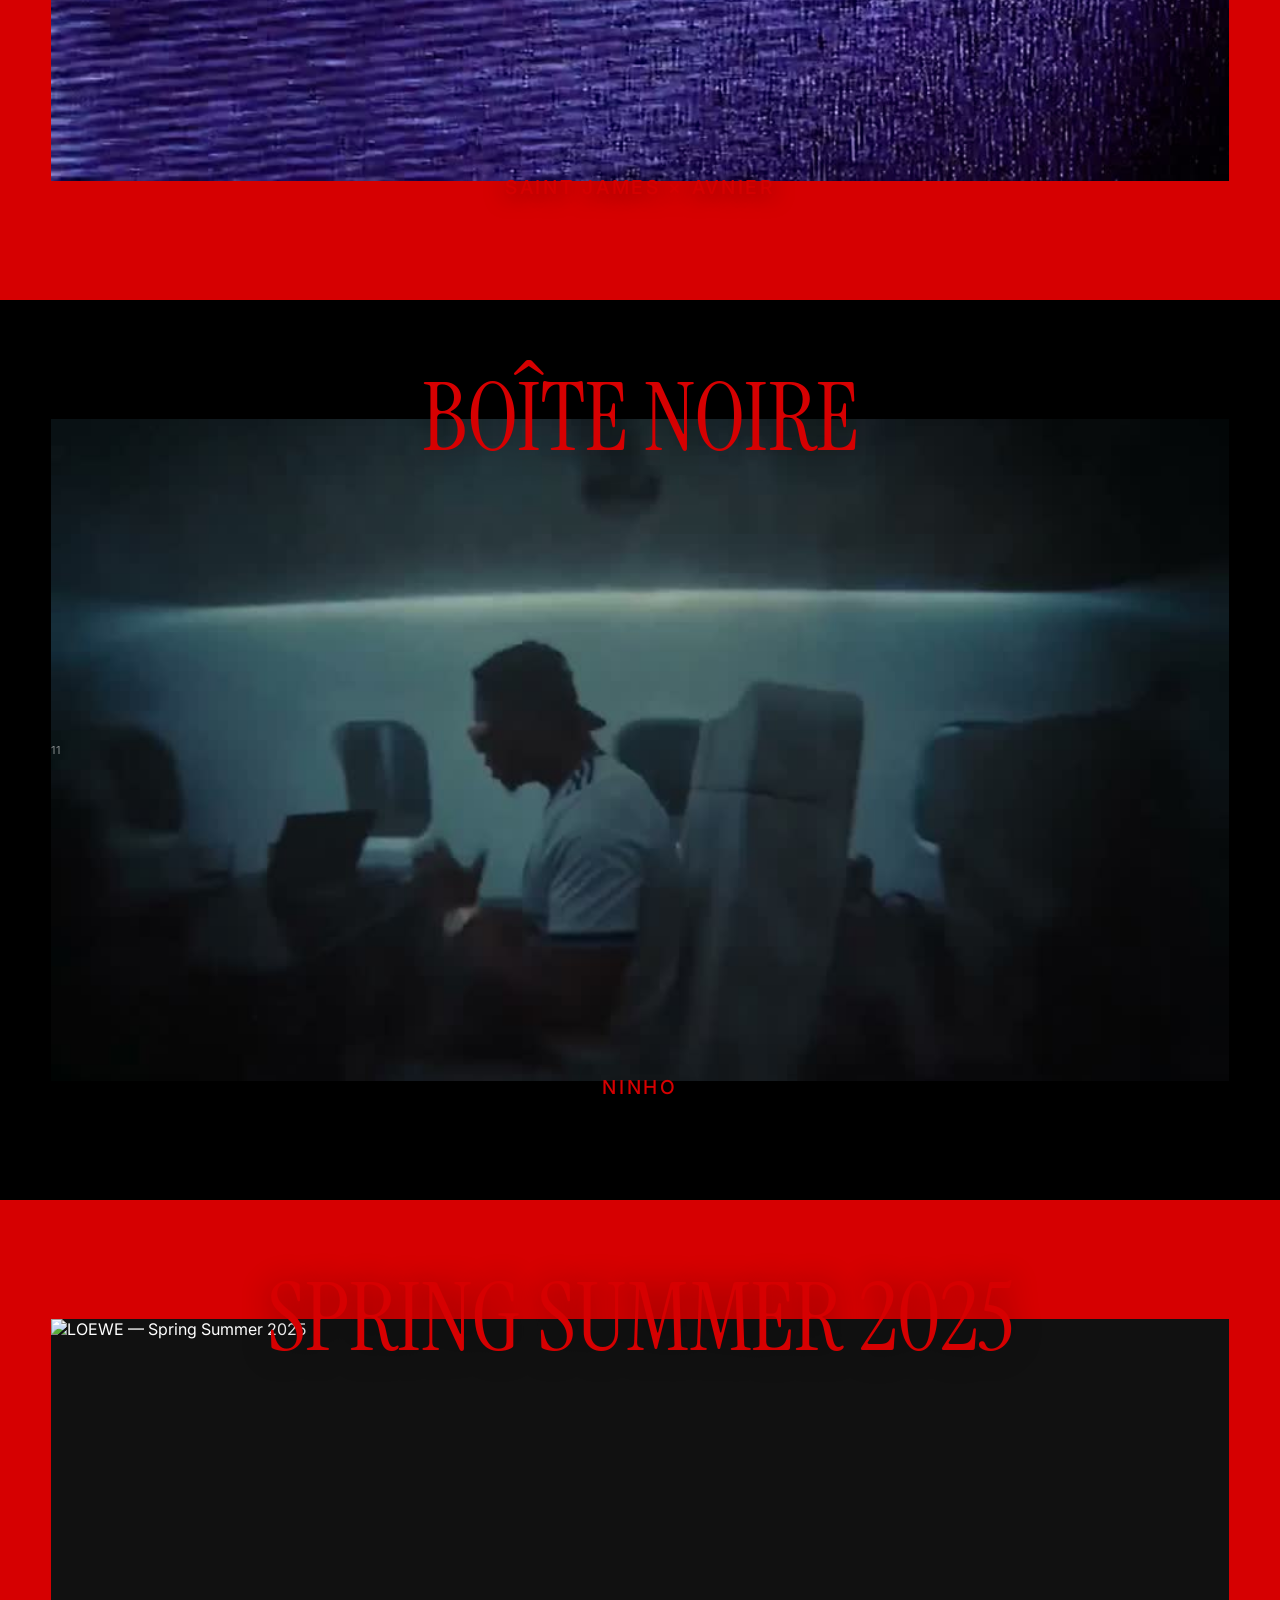
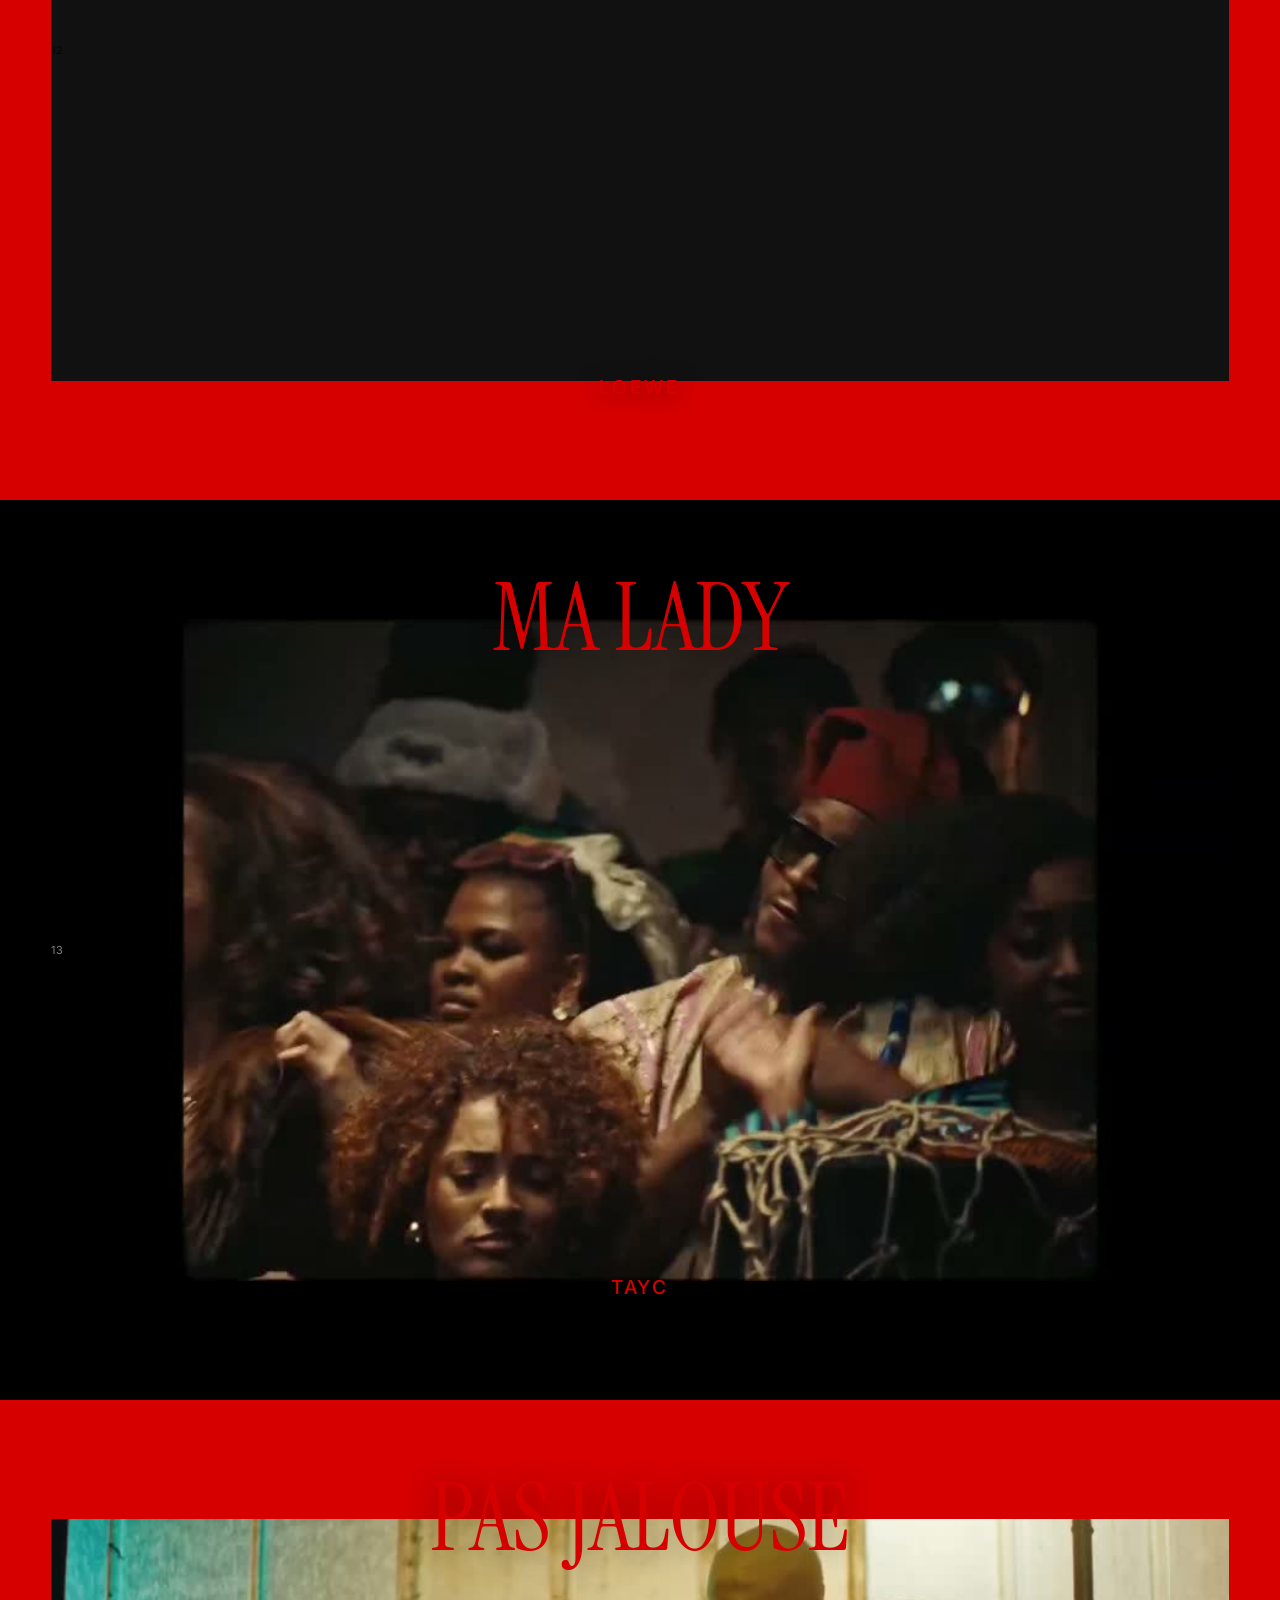
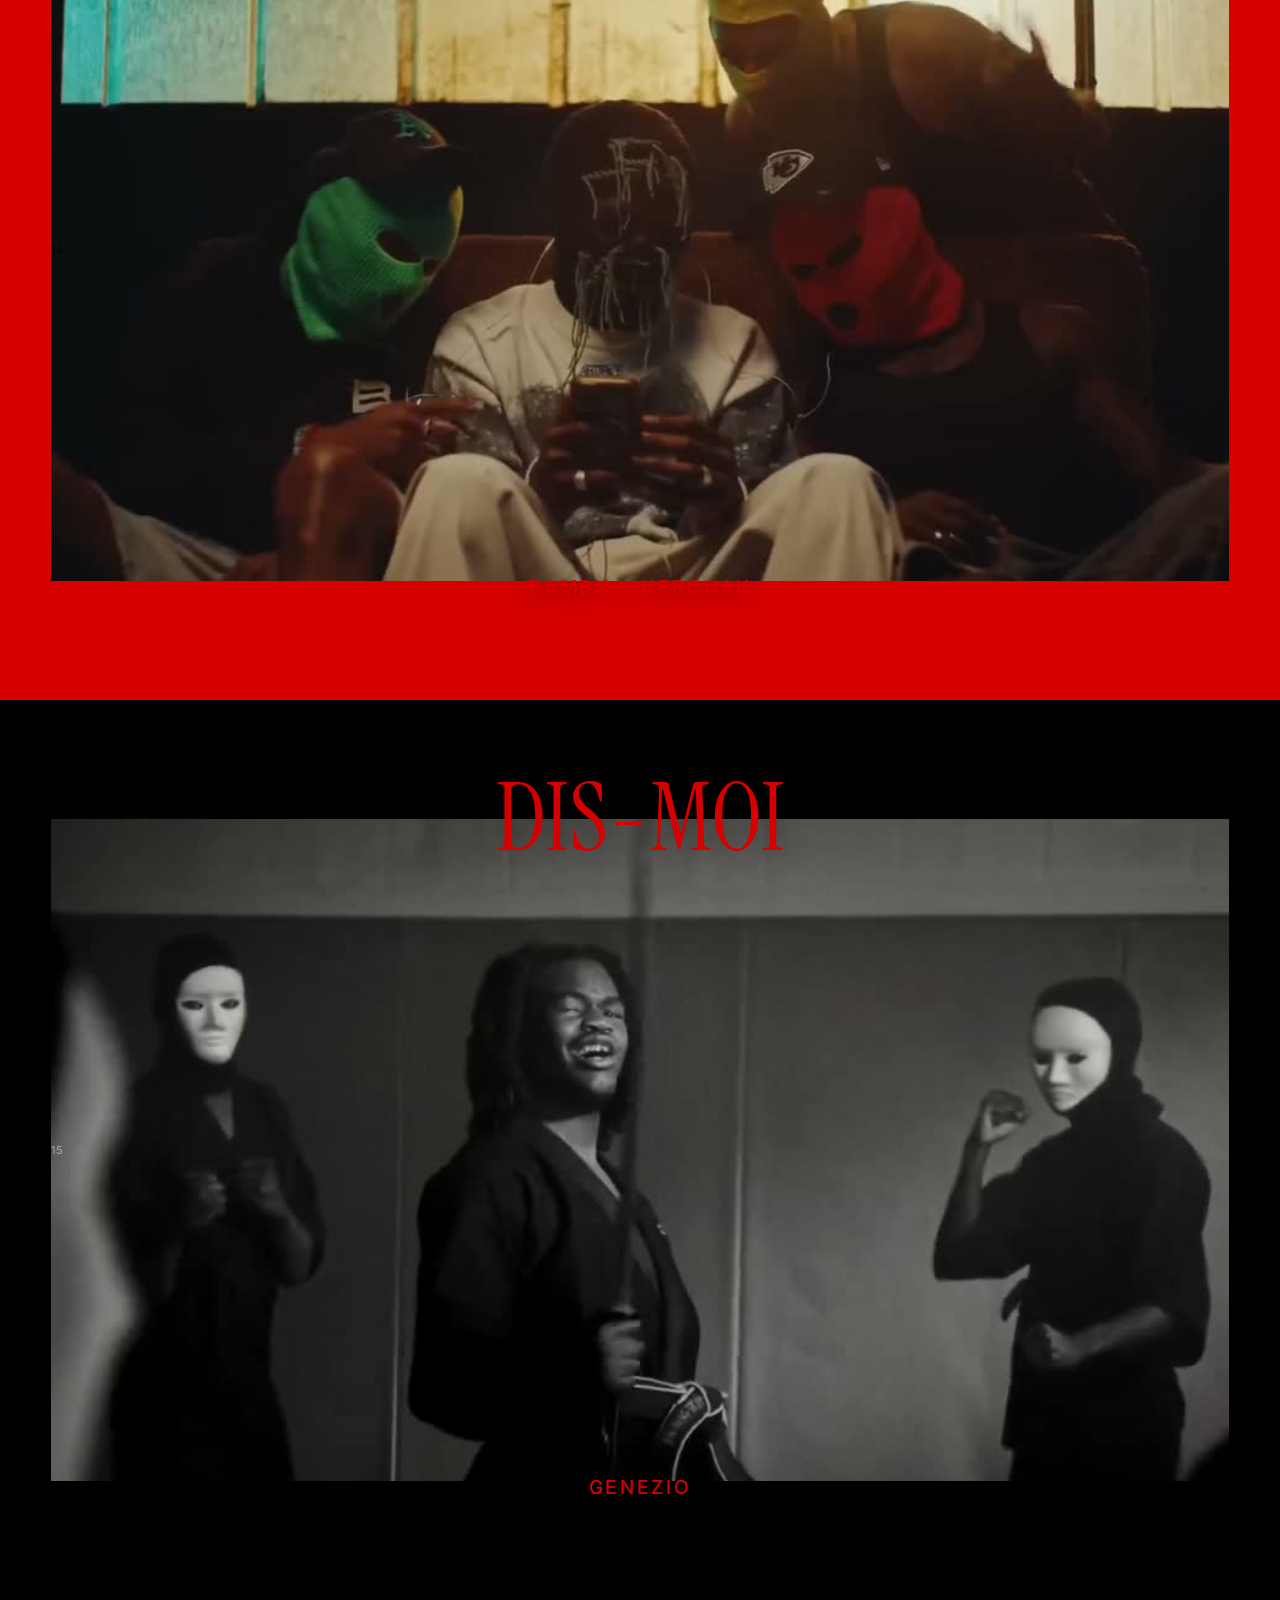
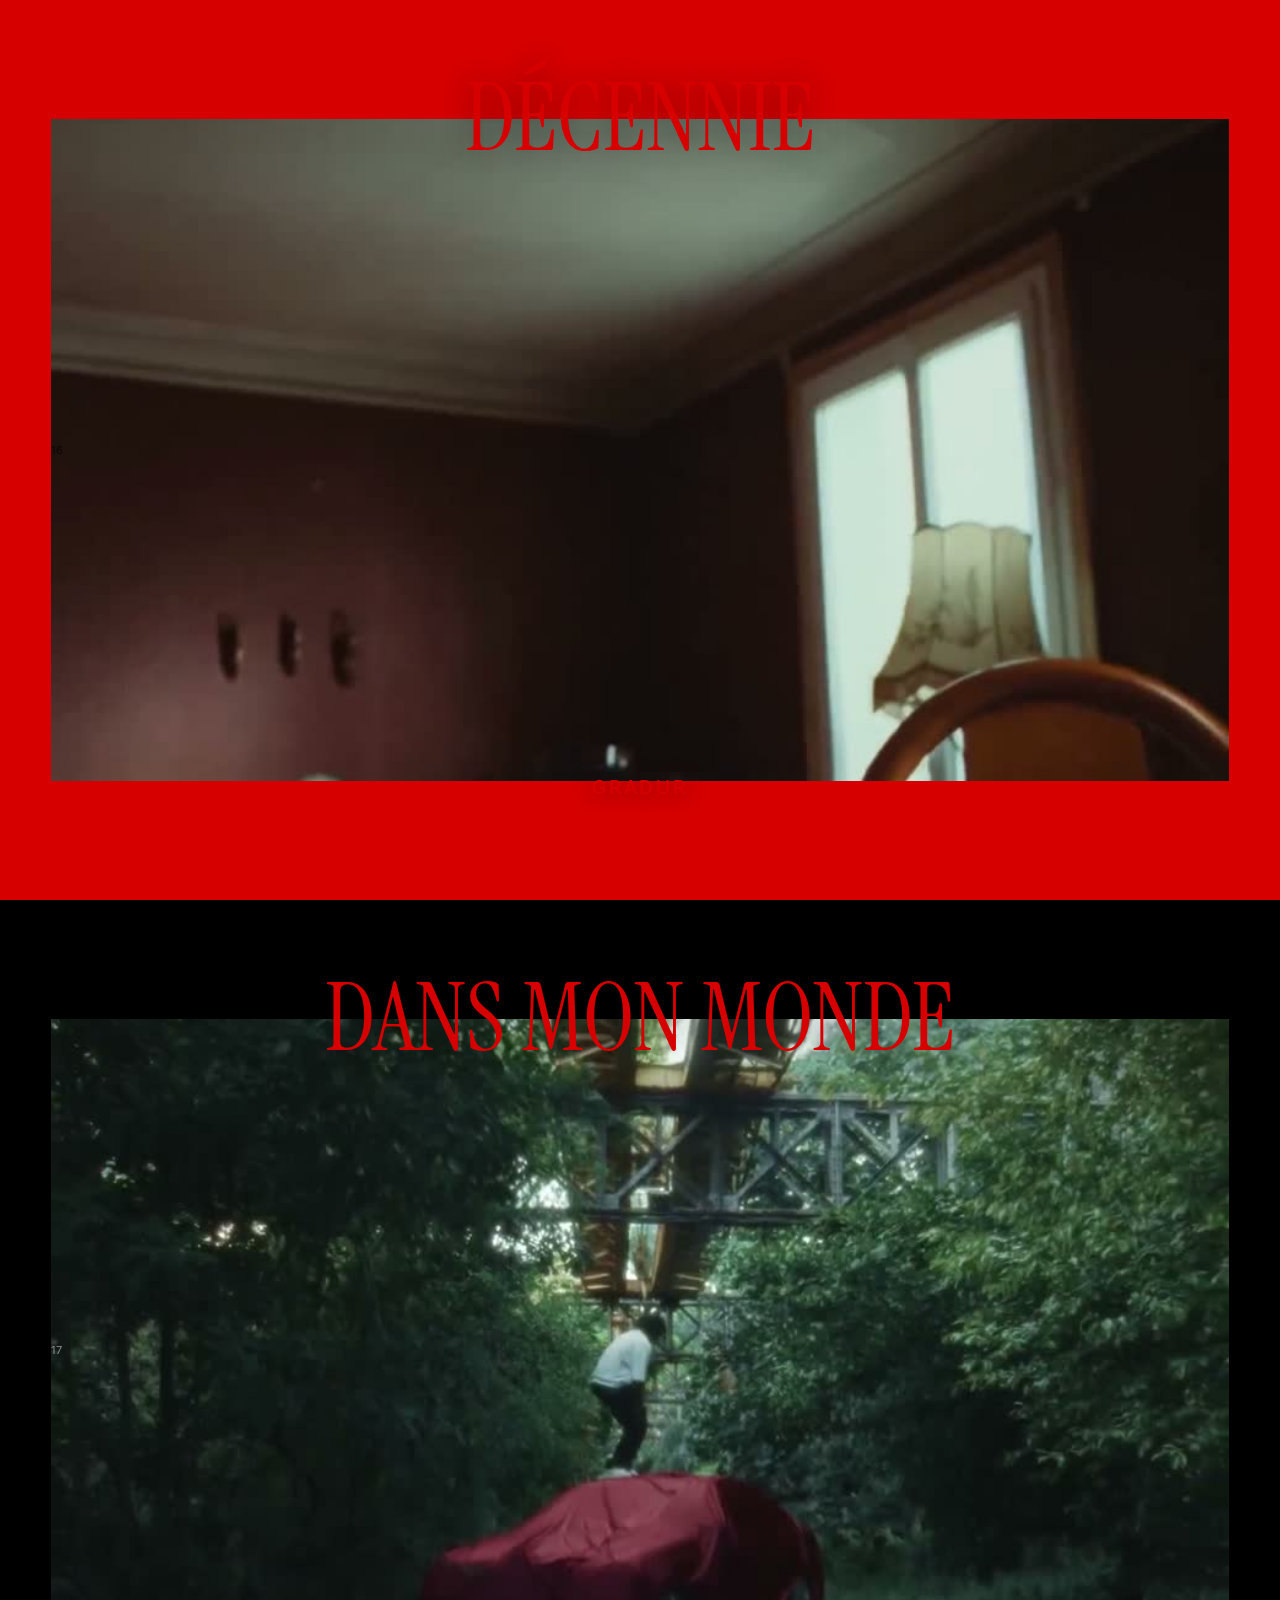
==== commit 654faea9: "Add cinematic hero opening animation" ====
--- a/index.html
+++ b/index.html
@@ -20,10 +20,11 @@
 <link href="https://fonts.googleapis.com/css2?family=Instrument+Serif:ital@0;1&family=Inter:wght@400;500;700;900&display=swap" rel="stylesheet">
 <link rel="stylesheet" href="css/styles.css">
 </head>
-<body>
+<body class="is-loading">
 
 <!-- Préloader -->
-<div class="loader" id="loader"><div class="loader__num" id="loaderNum">000</div></div>
+<div class="loader" id="loader"></div>
+<div class="loader__brand" id="loaderBrand">LÉO GUY</div>
 
 <!-- Curseur : le mot « scroll » suit la souris -->
 <div class="cursor" id="cursor" aria-hidden="true">scroll</div>
@@ -52,14 +53,16 @@
 
 <!-- Hero : showreel -->
 <header class="hero">
-  <video class="hero__video" id="heroVideo" autoplay muted loop playsinline preload="auto"
-         disablepictureinpicture disableremoteplayback
-         poster="assets/img/showreel-poster.jpg">
-    <!-- Variante légère servie aux petits écrans (960px, 7 Mo au lieu de 18) -->
-    <source src="assets/videos/showreel-mobile.mp4" type="video/mp4" media="(max-width:820px)">
-    <source src="assets/videos/showreel.mp4" type="video/mp4">
-  </video>
-  <div class="hero__scrim"></div>
+  <div class="hero__media" id="heroMedia">
+    <video class="hero__video" id="heroVideo" autoplay muted loop playsinline preload="auto"
+           disablepictureinpicture disableremoteplayback
+           poster="assets/img/showreel-poster.jpg">
+      <!-- Variante légère servie aux petits écrans (960px, 7 Mo au lieu de 18) -->
+      <source src="assets/videos/showreel-mobile.mp4" type="video/mp4" media="(max-width:820px)">
+      <source src="assets/videos/showreel.mp4" type="video/mp4">
+    </video>
+    <div class="hero__scrim"></div>
+  </div>
   <div class="hero__mark">LÉO GUY</div>
 </header>
 
--- a/css/styles.css
+++ b/css/styles.css
@@ -26,6 +26,7 @@
   -webkit-font-smoothing:antialiased;
   overflow-x:hidden;
 }
+body.is-loading{overflow:hidden}
 a{color:inherit;text-decoration:none}
 img,video{display:block;max-width:100%}
 ::selection{background:var(--red);color:#fff}
@@ -58,25 +59,28 @@
 /* ---------------------------------------------------------
    PRÉLOADER
    --------------------------------------------------------- */
-/* Volet d'arrivée : panneau rouge plein écran qui remonte pour découvrir le site */
+/* Écran rouge d'arrivée, traversé par la fenêtre vidéo du hero */
 .loader{
   position:fixed;inset:0;z-index:200;
   background:var(--red);
-  display:flex;align-items:flex-end;justify-content:center;
-  padding-bottom:8vh;
-  transform:translateY(0);
-  transition:transform .95s cubic-bezier(.76,0,.24,1);
+  opacity:1;
+  transition:opacity .16s linear,visibility 0s linear .16s;
 }
 .loader.done{
-  transform:translateY(-100%);
+  opacity:0;
+  visibility:hidden;
   pointer-events:none;
 }
-.loader__num{
-  font-family:var(--sans);font-weight:700;font-size:13px;
-  letter-spacing:.24em;color:#000;
-  transition:opacity .3s ease;
-}
-.loader.done .loader__num{opacity:0}
+.loader__brand{
+  position:fixed;left:0;right:0;top:50%;z-index:220;
+  transform:translateY(-50%);
+  font-family:var(--sans);font-weight:900;
+  font-size:clamp(44px,7vw,112px);
+  line-height:.8;letter-spacing:-.045em;
+  color:#000;text-align:center;white-space:nowrap;
+  will-change:top,font-size,color,transform;
+  pointer-events:none;
+}
 
 /* ---------------------------------------------------------
    NAV
@@ -86,7 +90,9 @@
   display:flex;align-items:center;justify-content:space-between;
   padding:0 var(--pad);
   pointer-events:none;
-}
+  transition:opacity .35s ease;
+}
+body.is-loading .nav{opacity:0}
 .nav a,.nav button{pointer-events:auto}
 .nav__link{
   font-family:var(--serif);
@@ -112,6 +118,16 @@
   height:100svh;
   overflow:hidden;
 }
+.hero__media{
+  position:absolute;inset:0;
+  overflow:hidden;
+}
+body.is-loading .hero__media{
+  position:fixed;
+  z-index:210;
+  clip-path:inset(44% 50% 54% 50%);
+  will-change:clip-path;
+}
 .hero__video{
   position:absolute;inset:0;
   width:100%;height:100%;object-fit:cover;
@@ -130,6 +146,8 @@
   text-align:center;
   white-space:nowrap;
 }
+body.is-loading .hero__mark{opacity:0}
+body.is-loading .cursor{opacity:0!important}
 .hero__scroll{
   position:absolute;left:50%;bottom:calc(100% - 100svh + 22px);
   transform:translateX(-50%);
@@ -345,4 +363,7 @@
 @media (prefers-reduced-motion:reduce){
   .project__frame.is-still img{animation:none}
   .menu{transition:none}
-}
+  .loader{display:none}
+  body.is-loading .hero__media{position:absolute;clip-path:none}
+  body.is-loading .hero__mark,.is-loading .nav{opacity:1}
+}
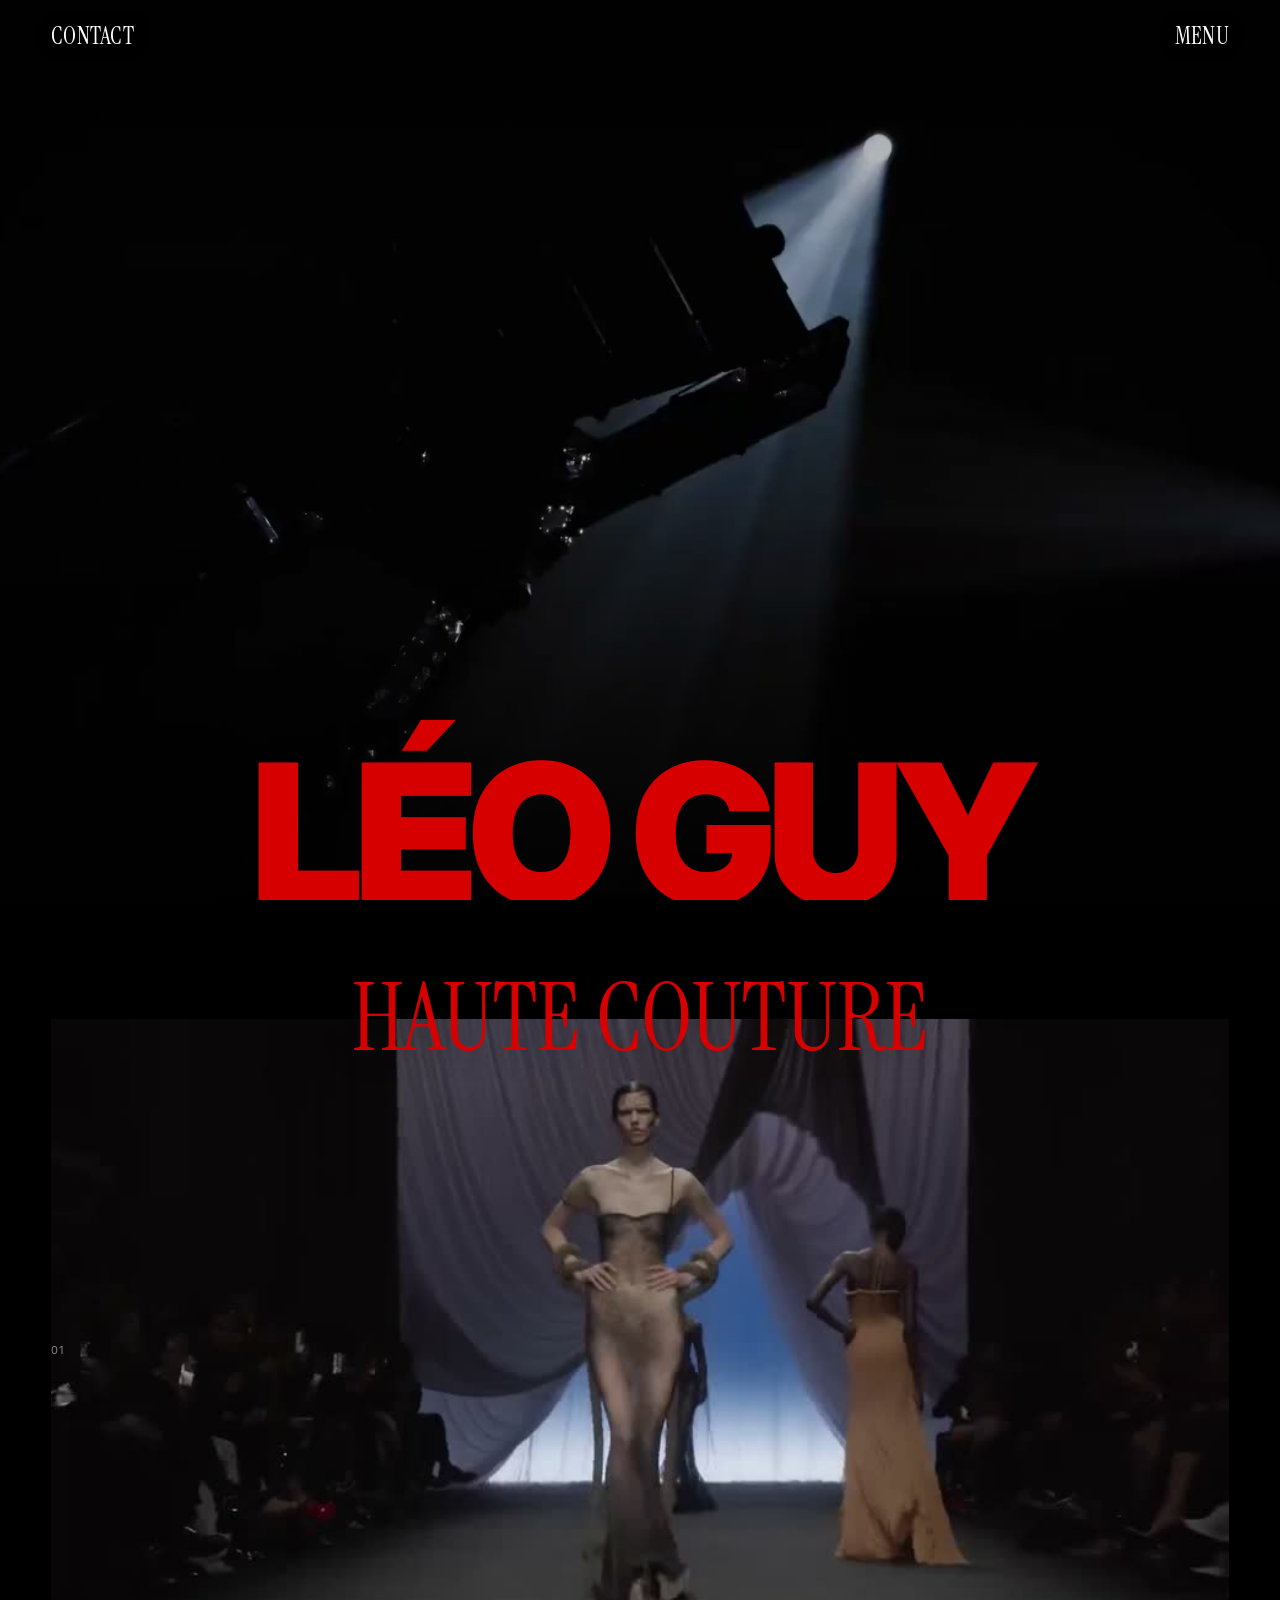
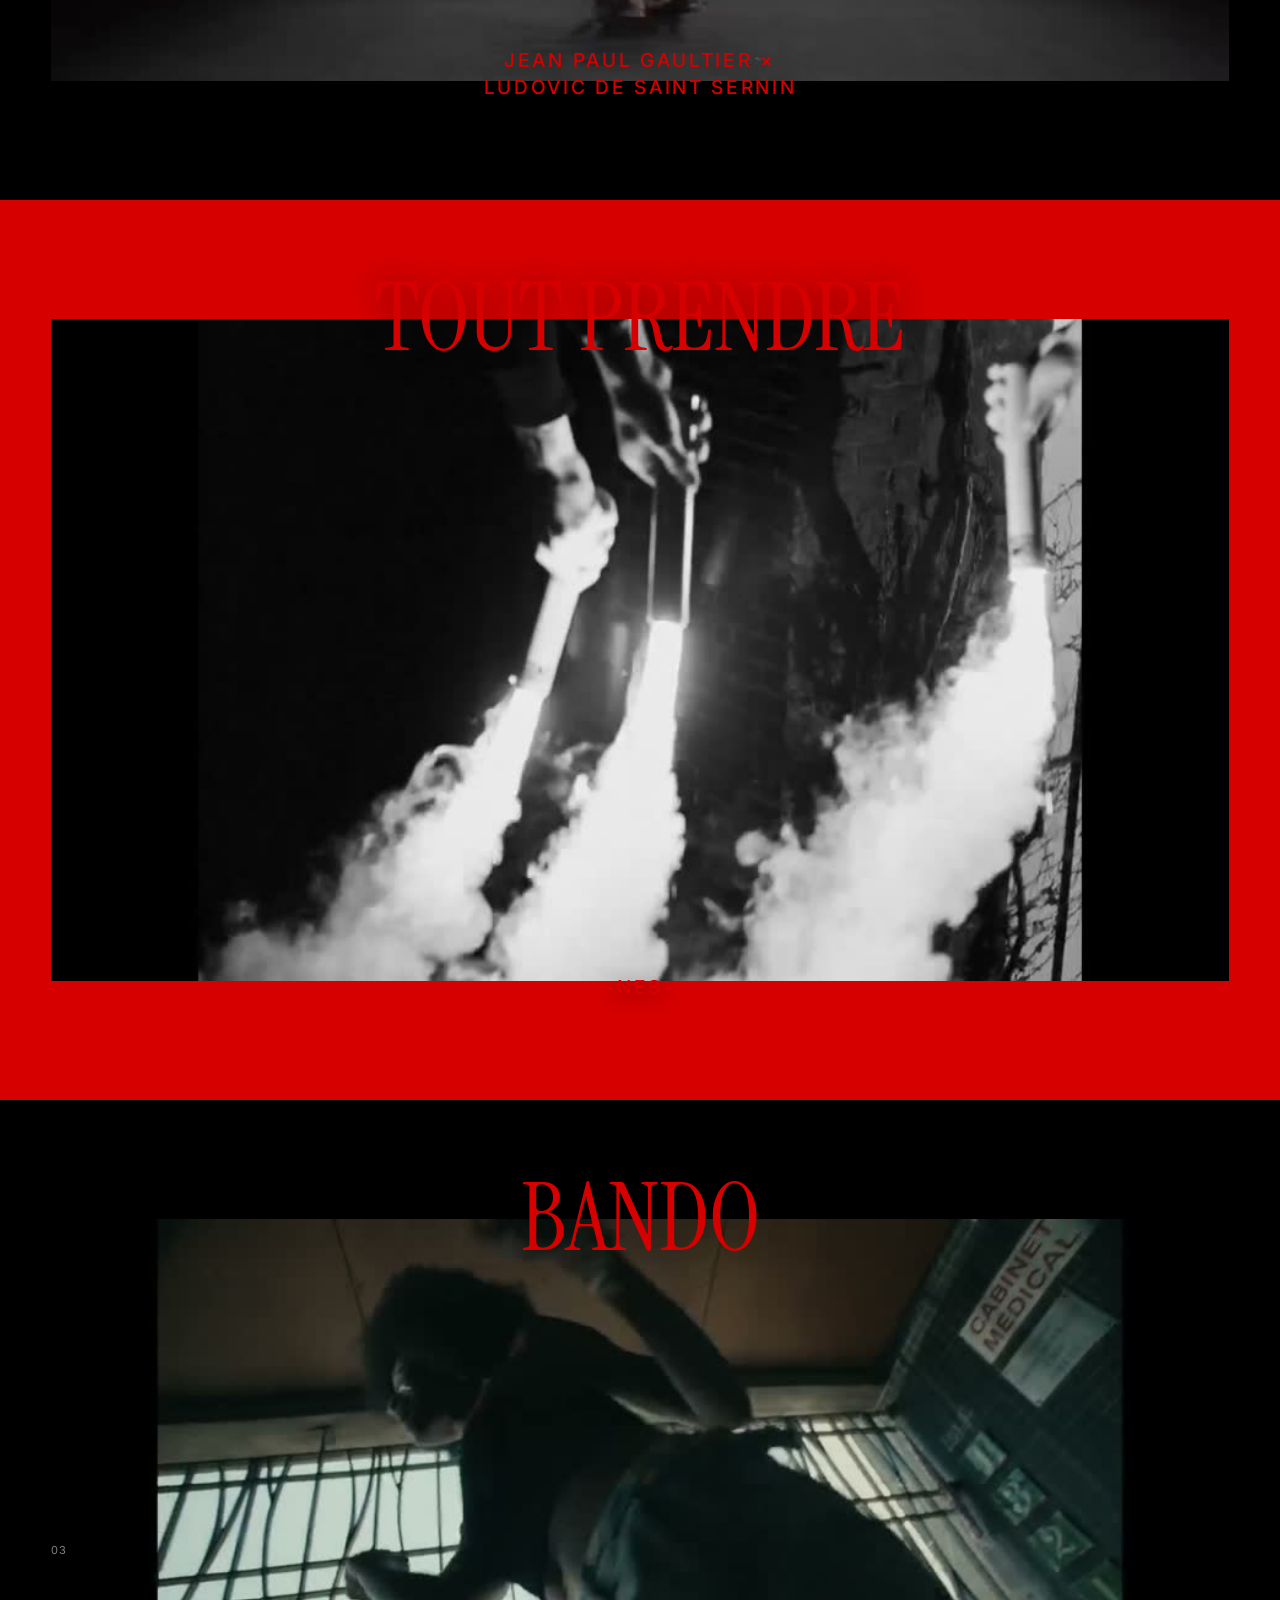
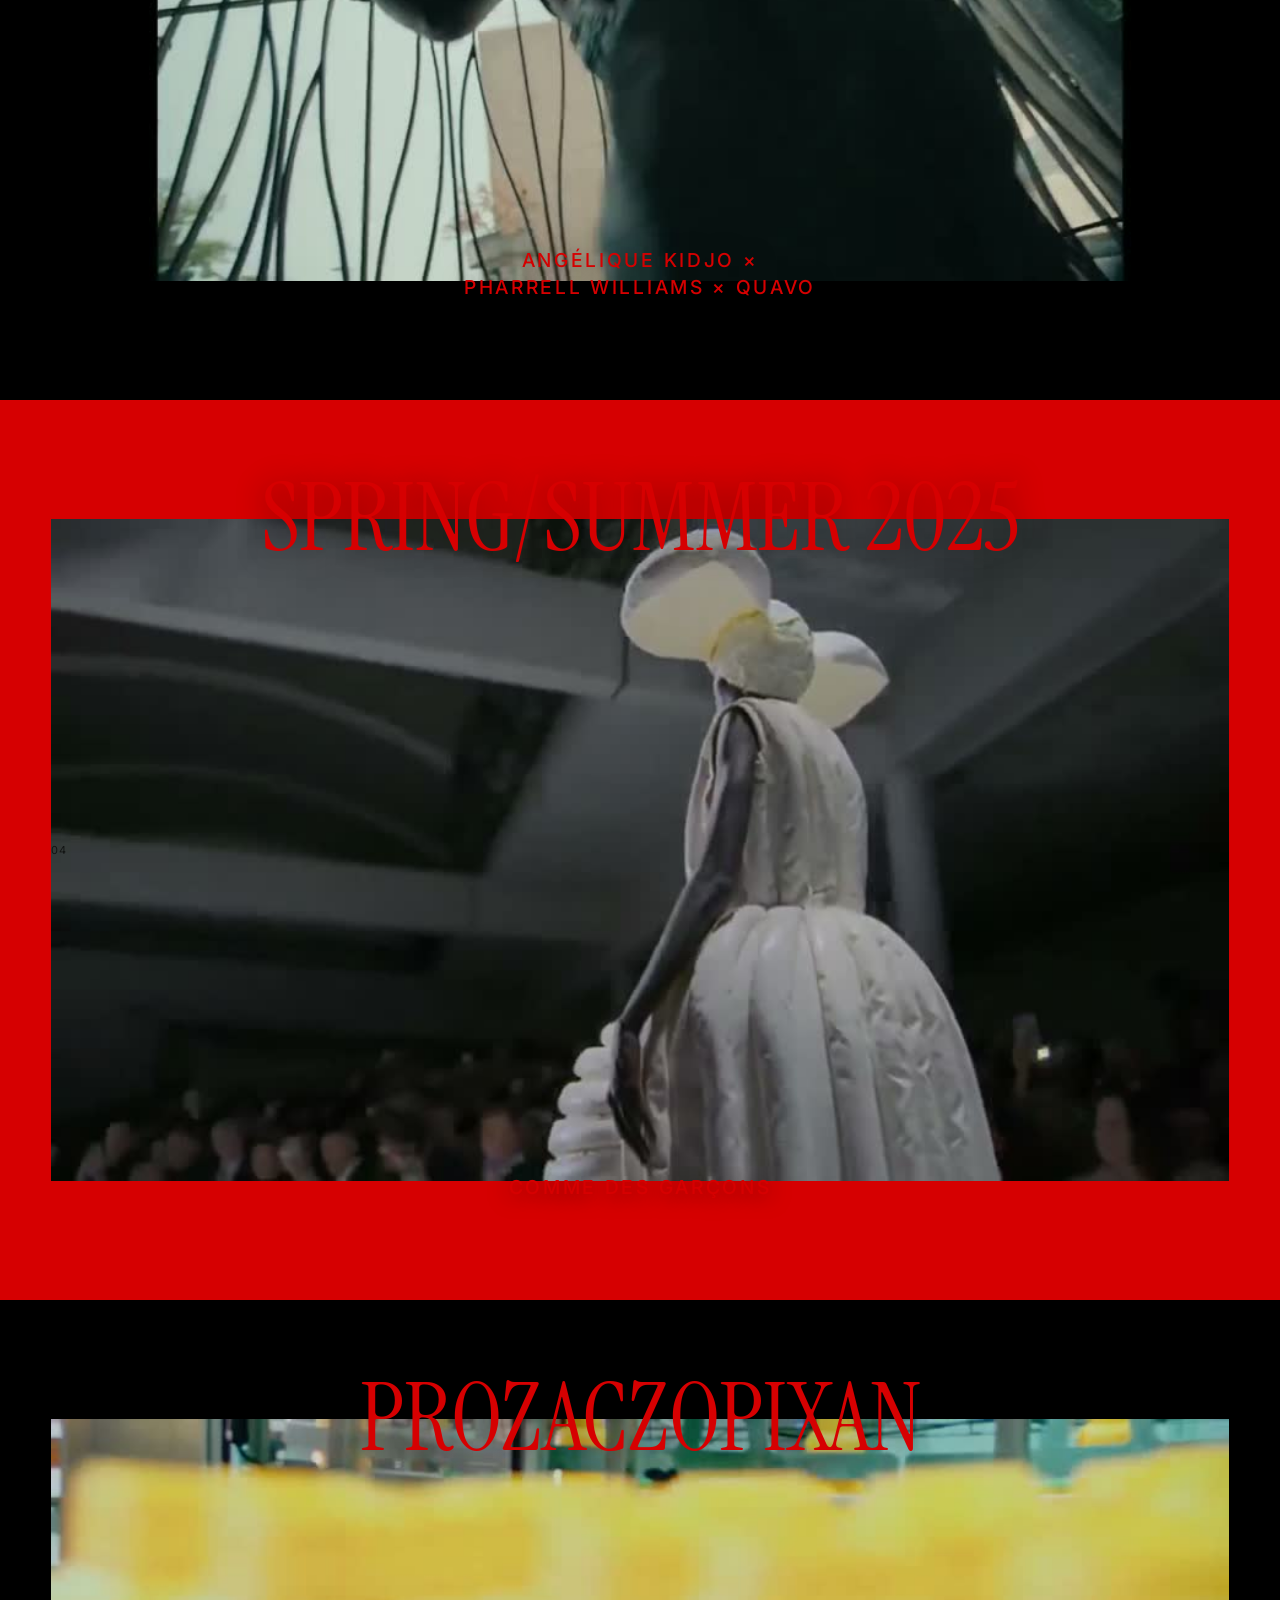
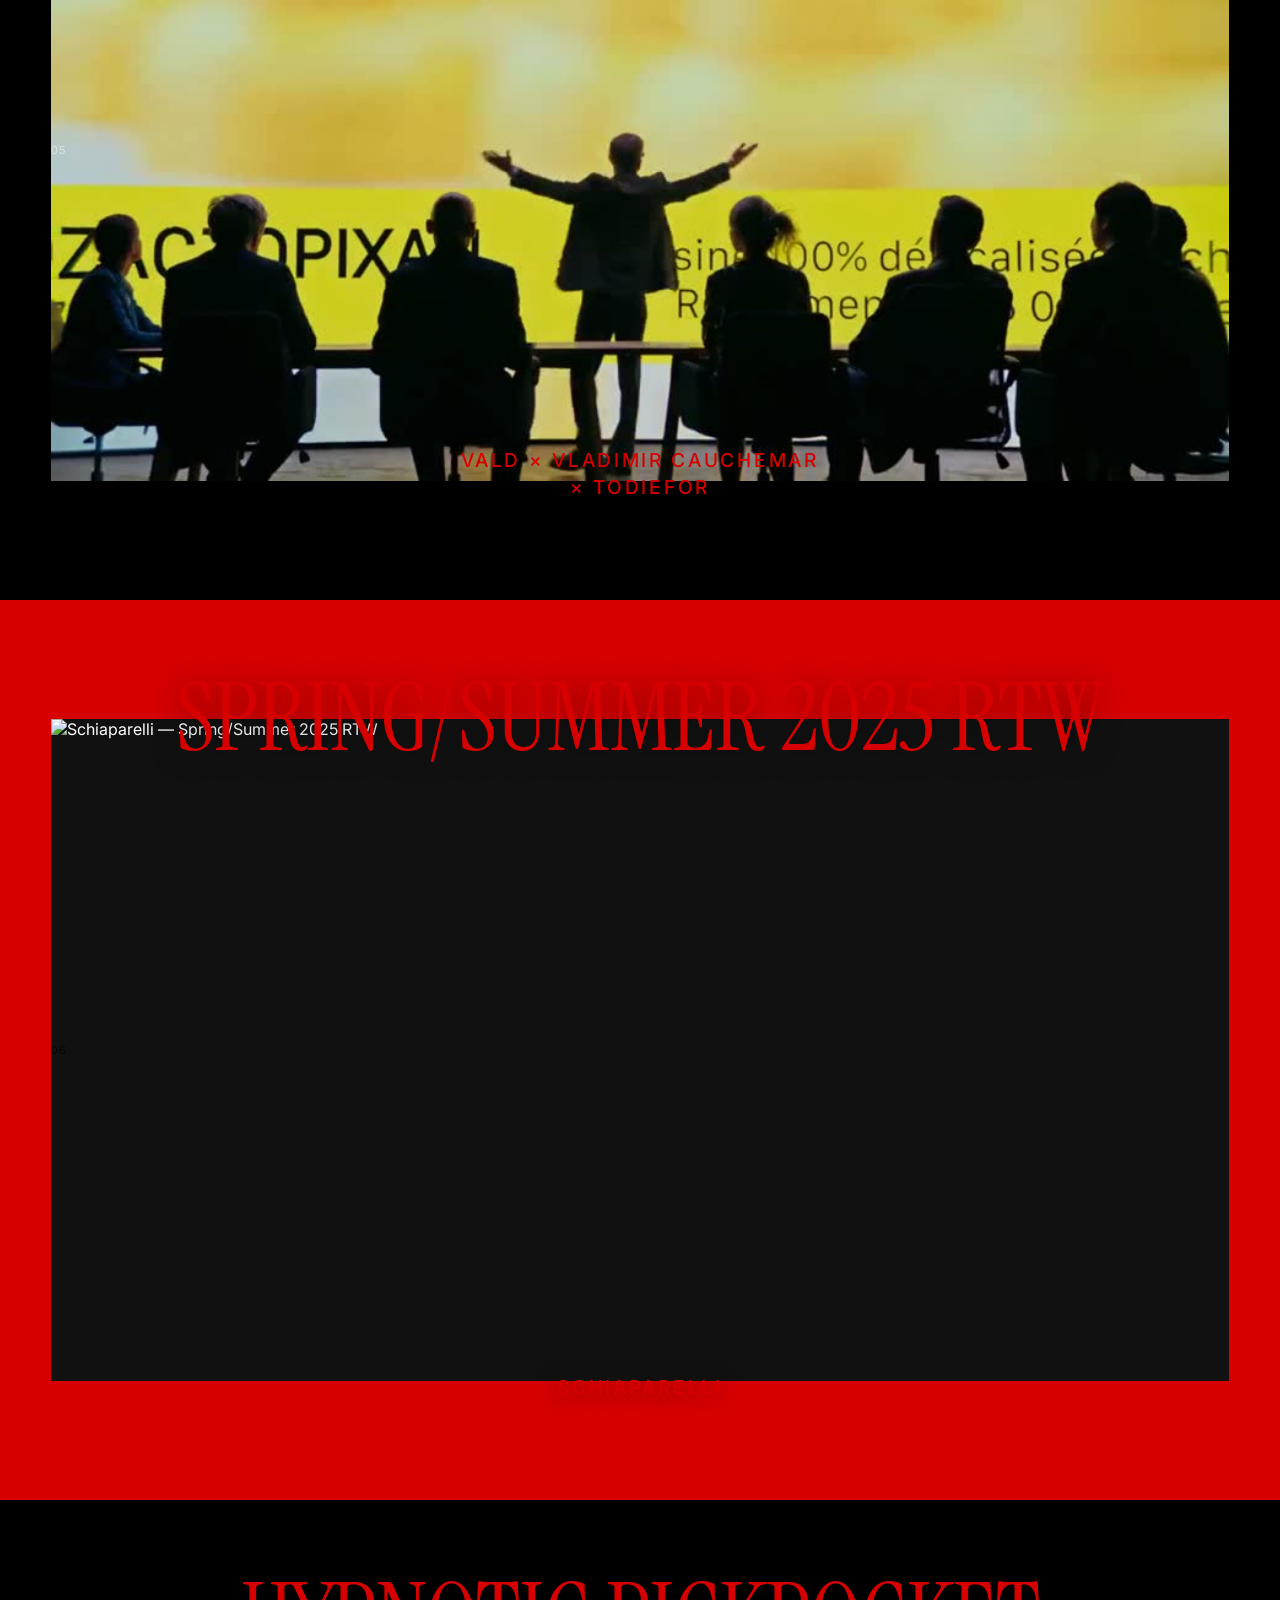
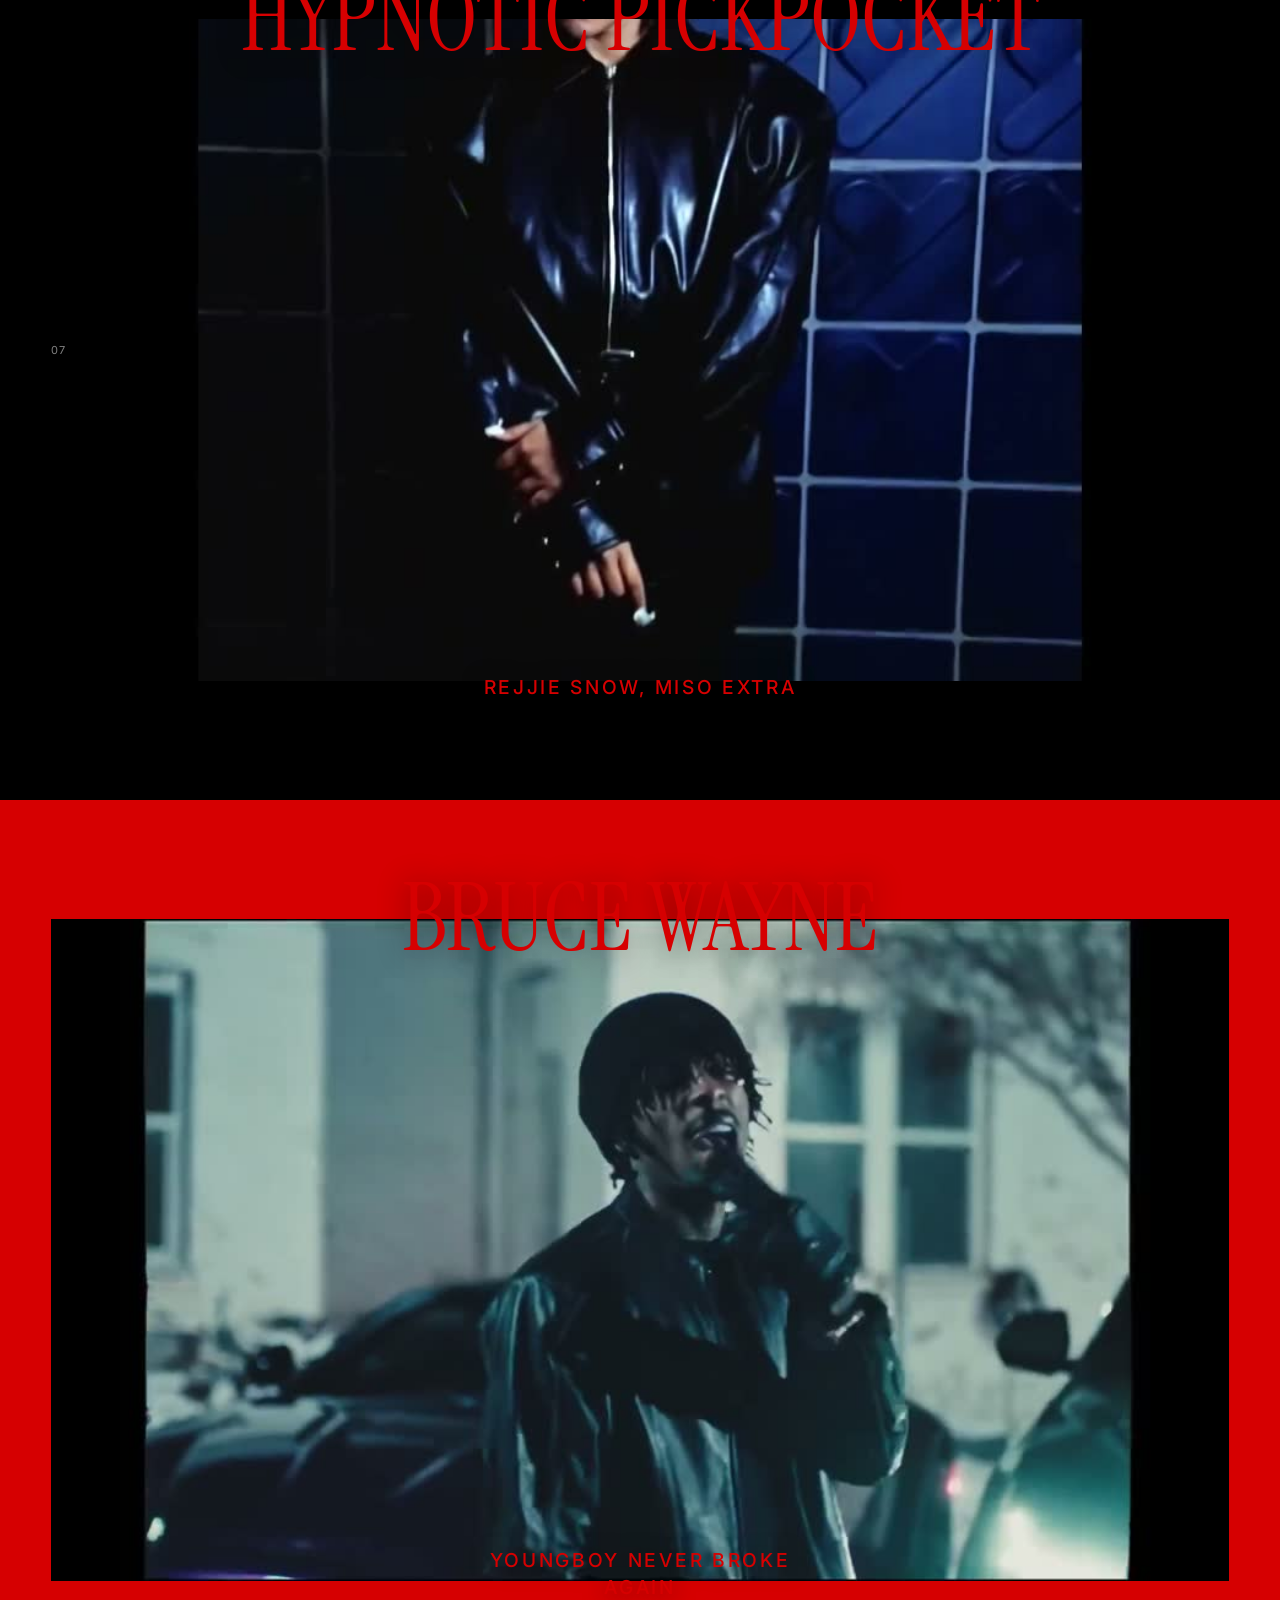
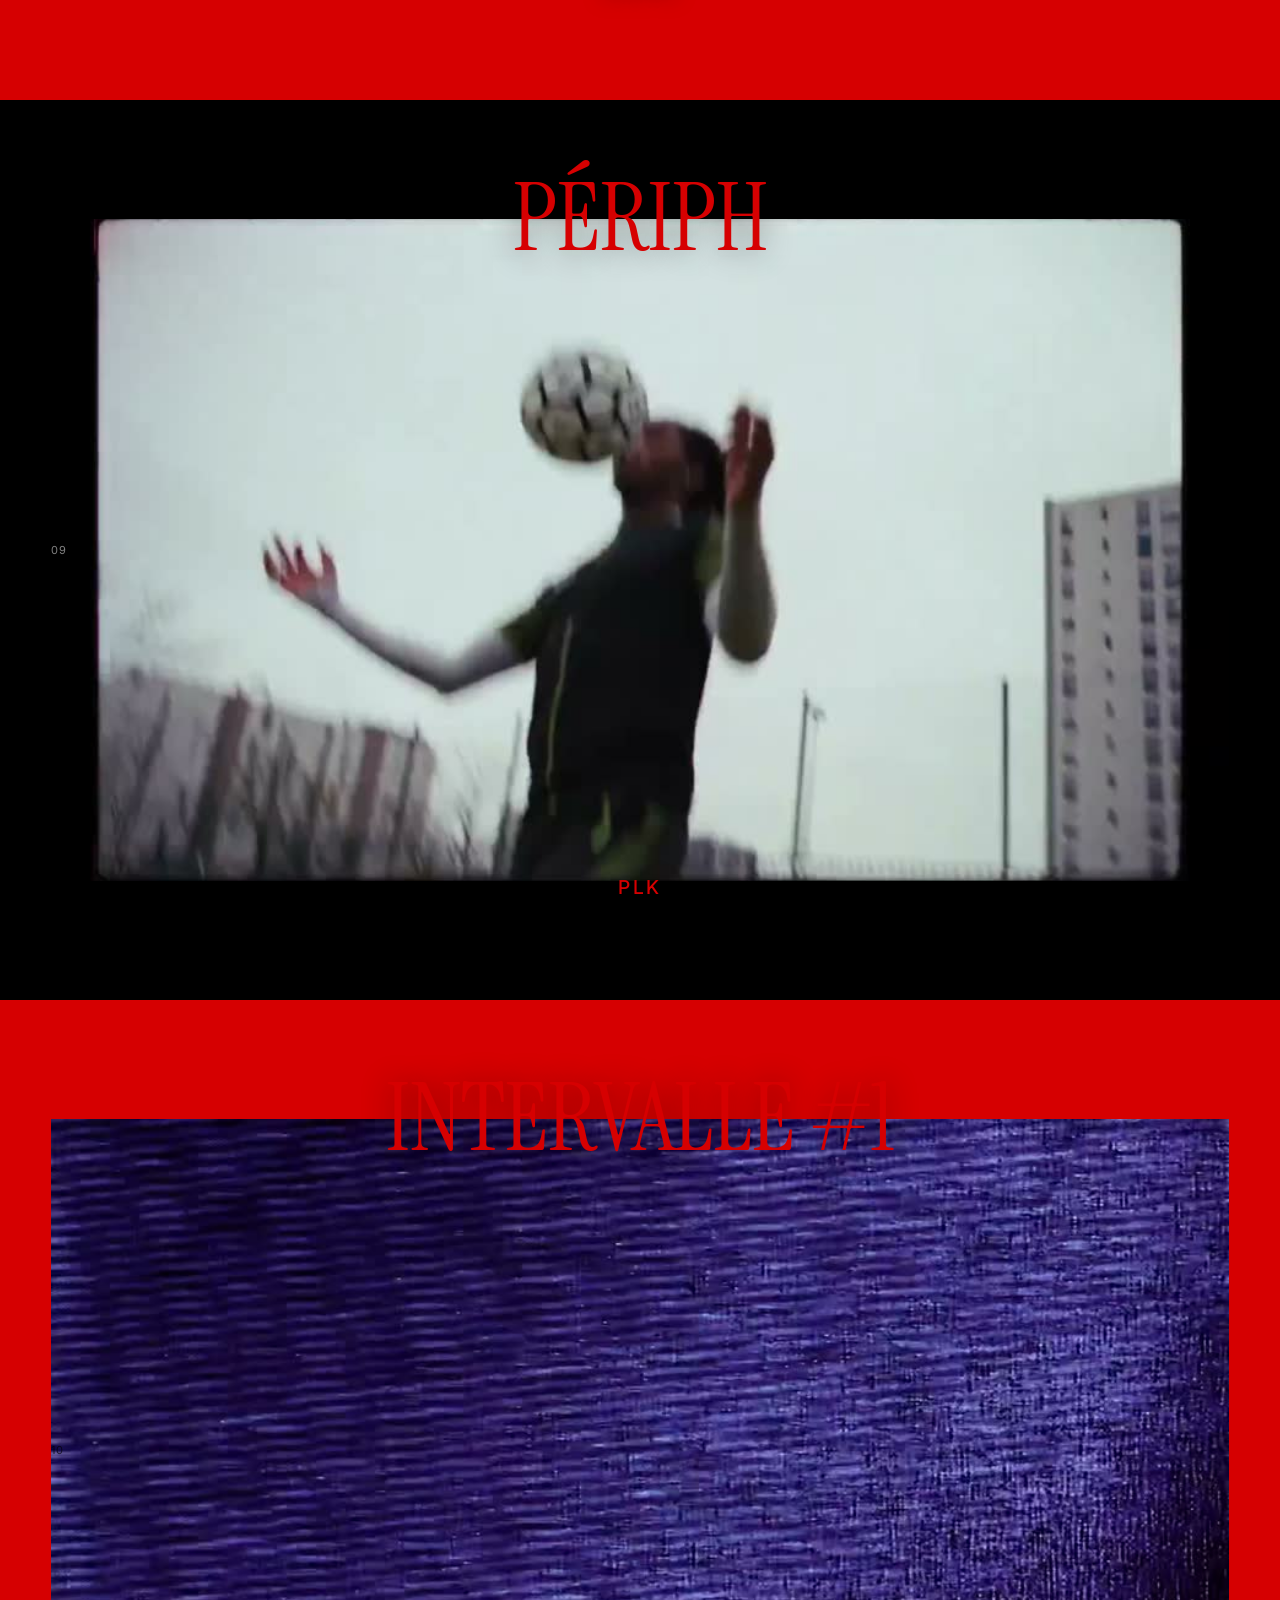
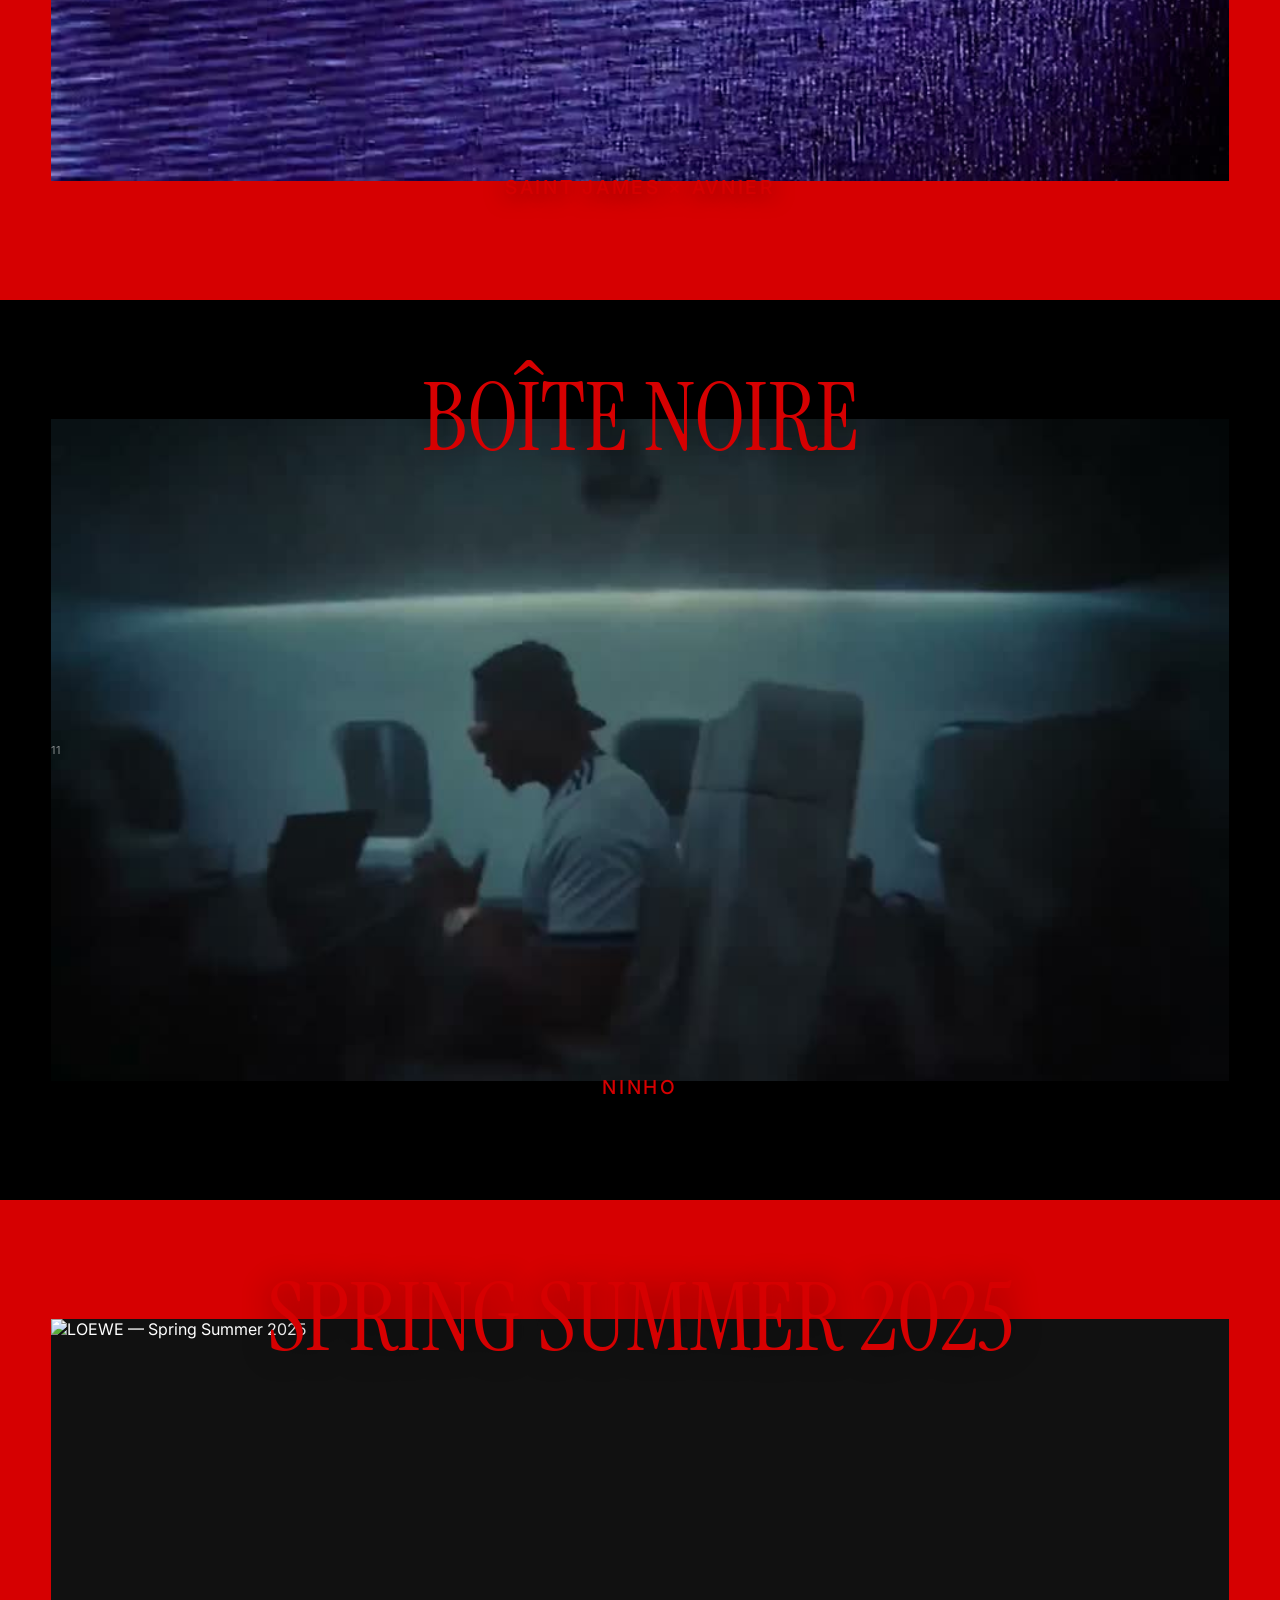
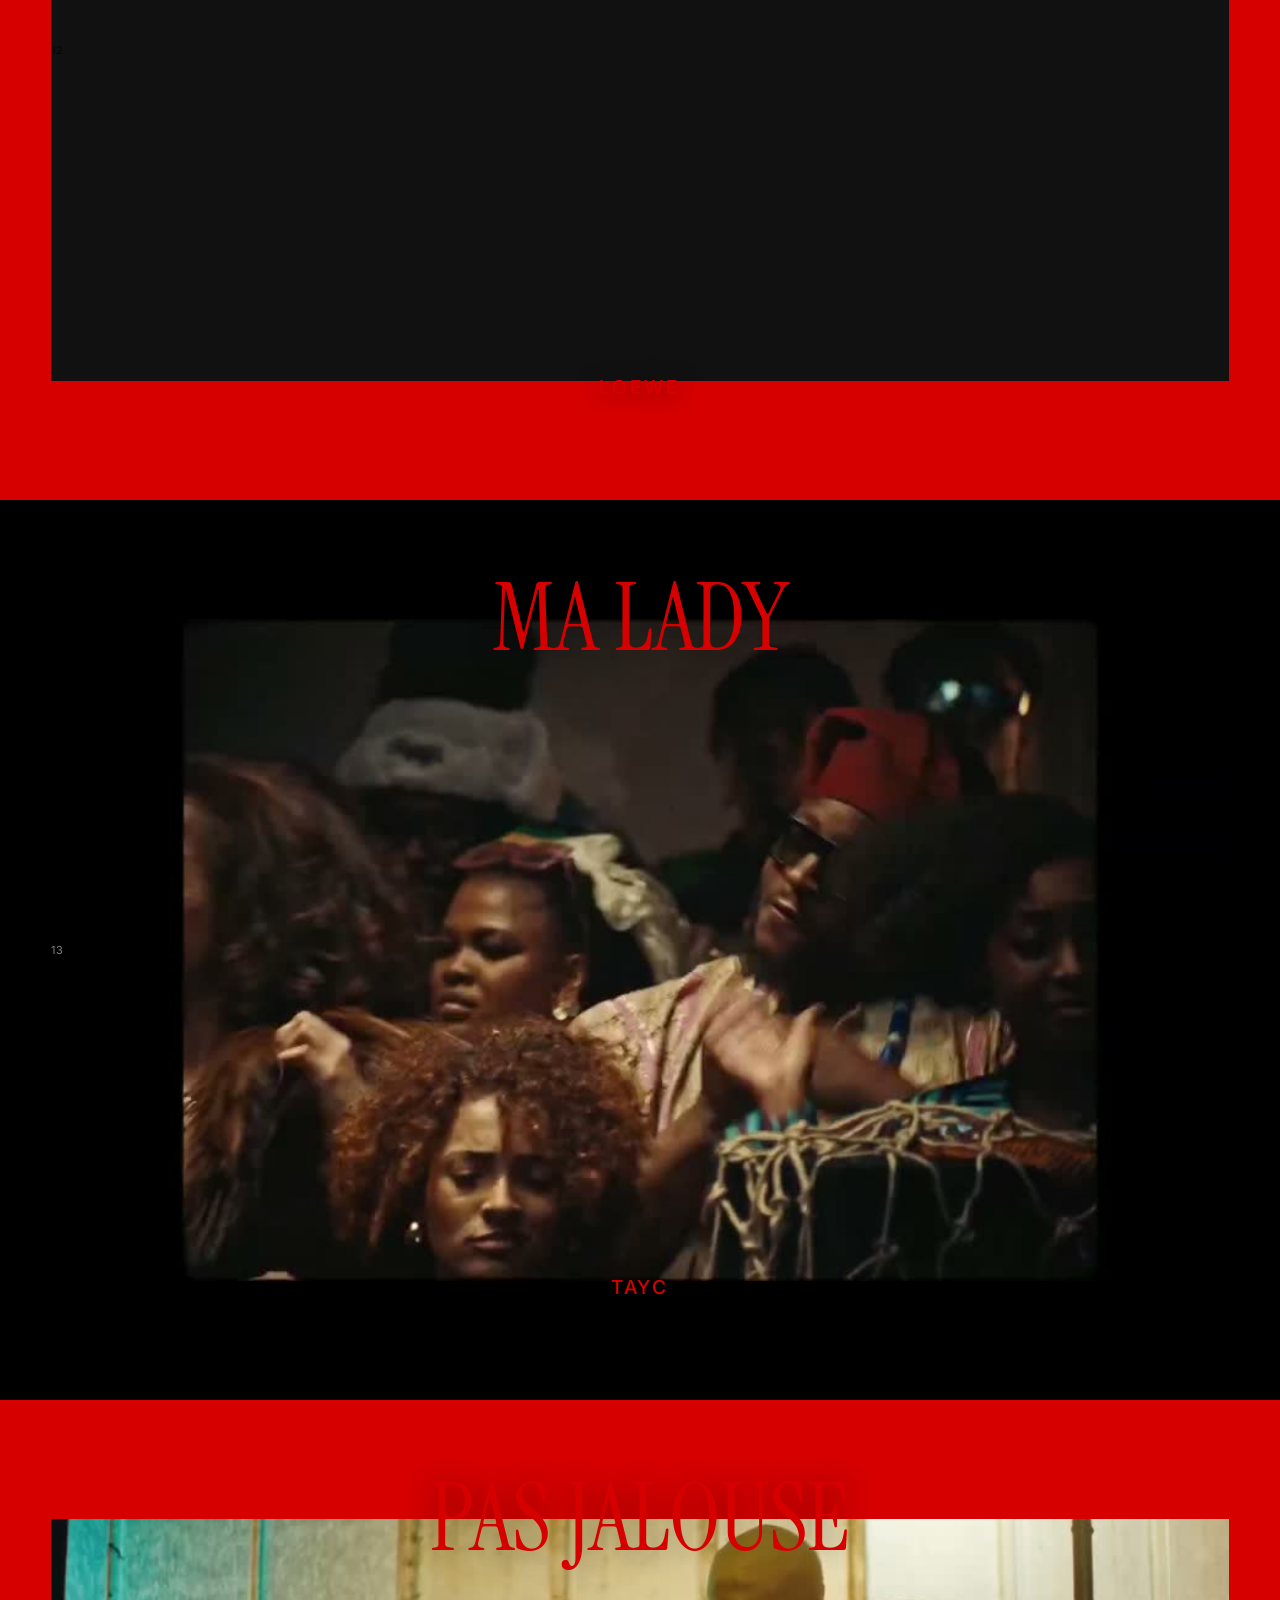
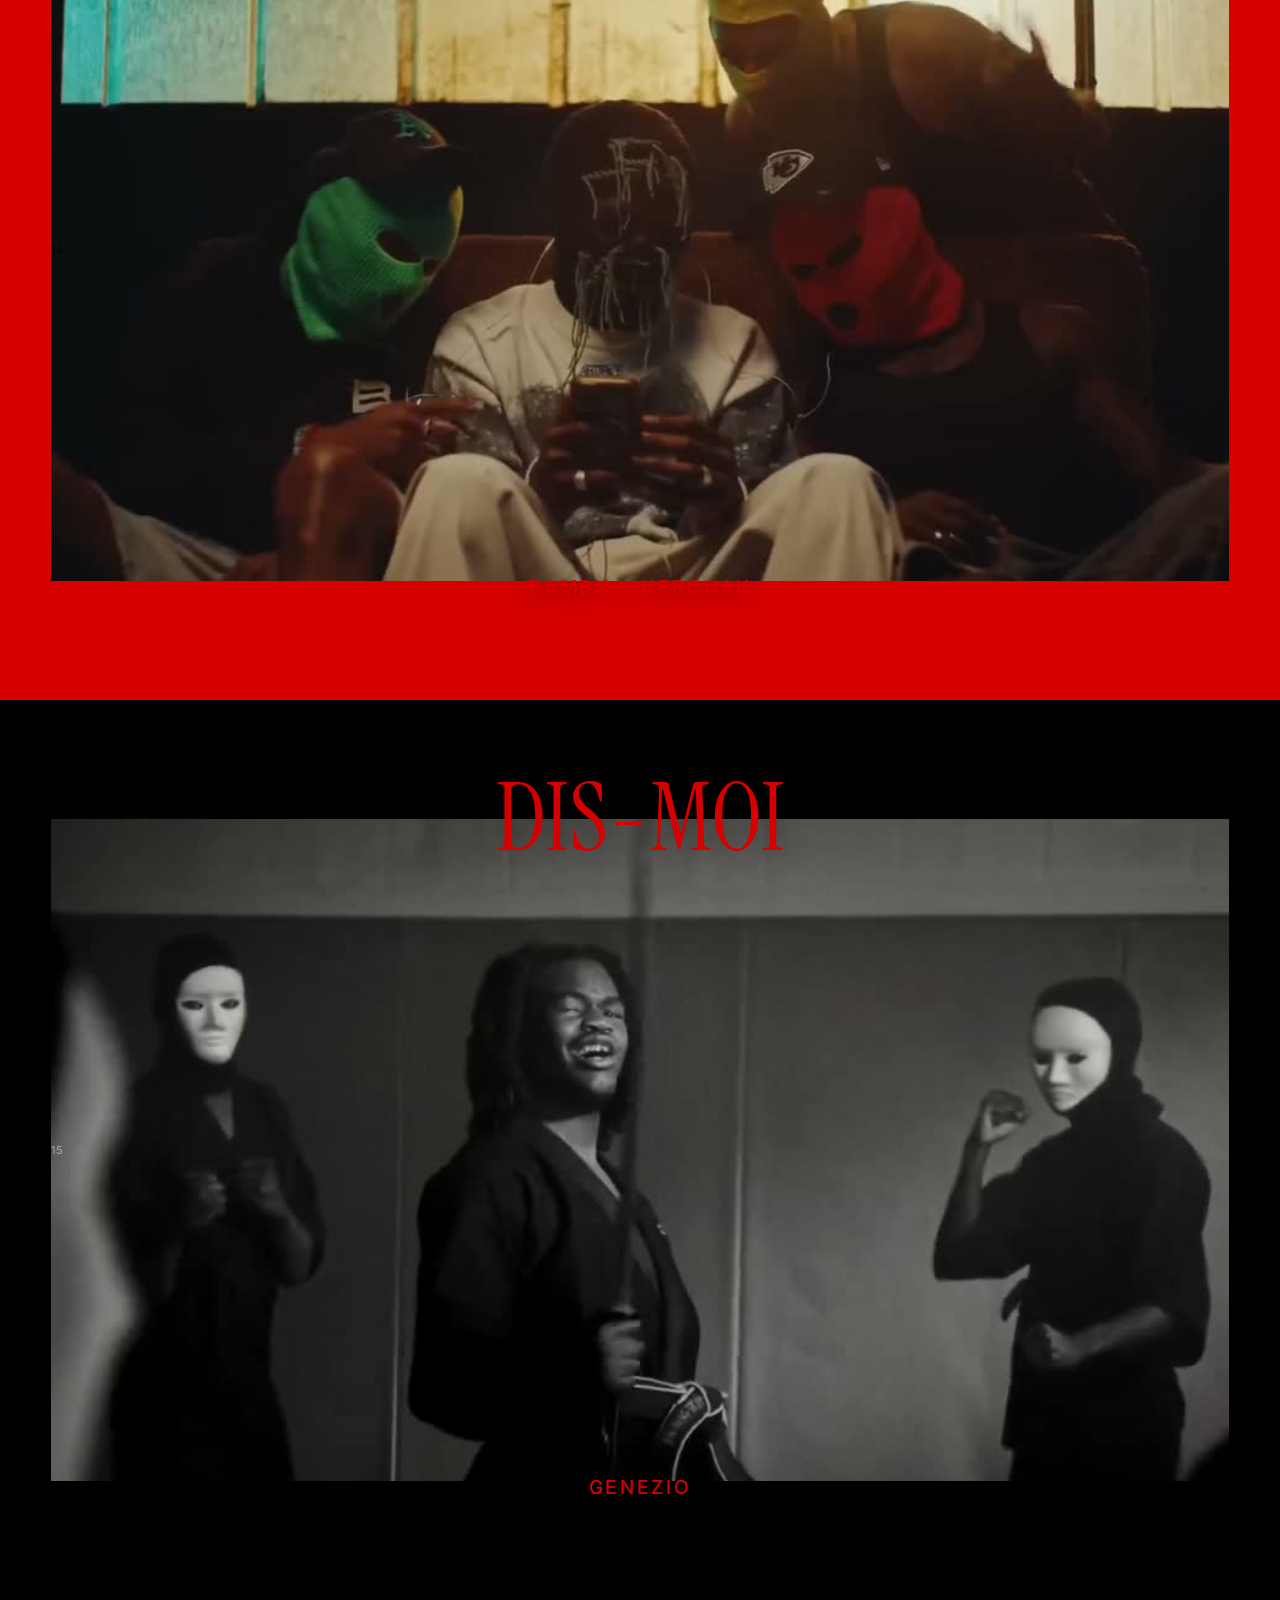
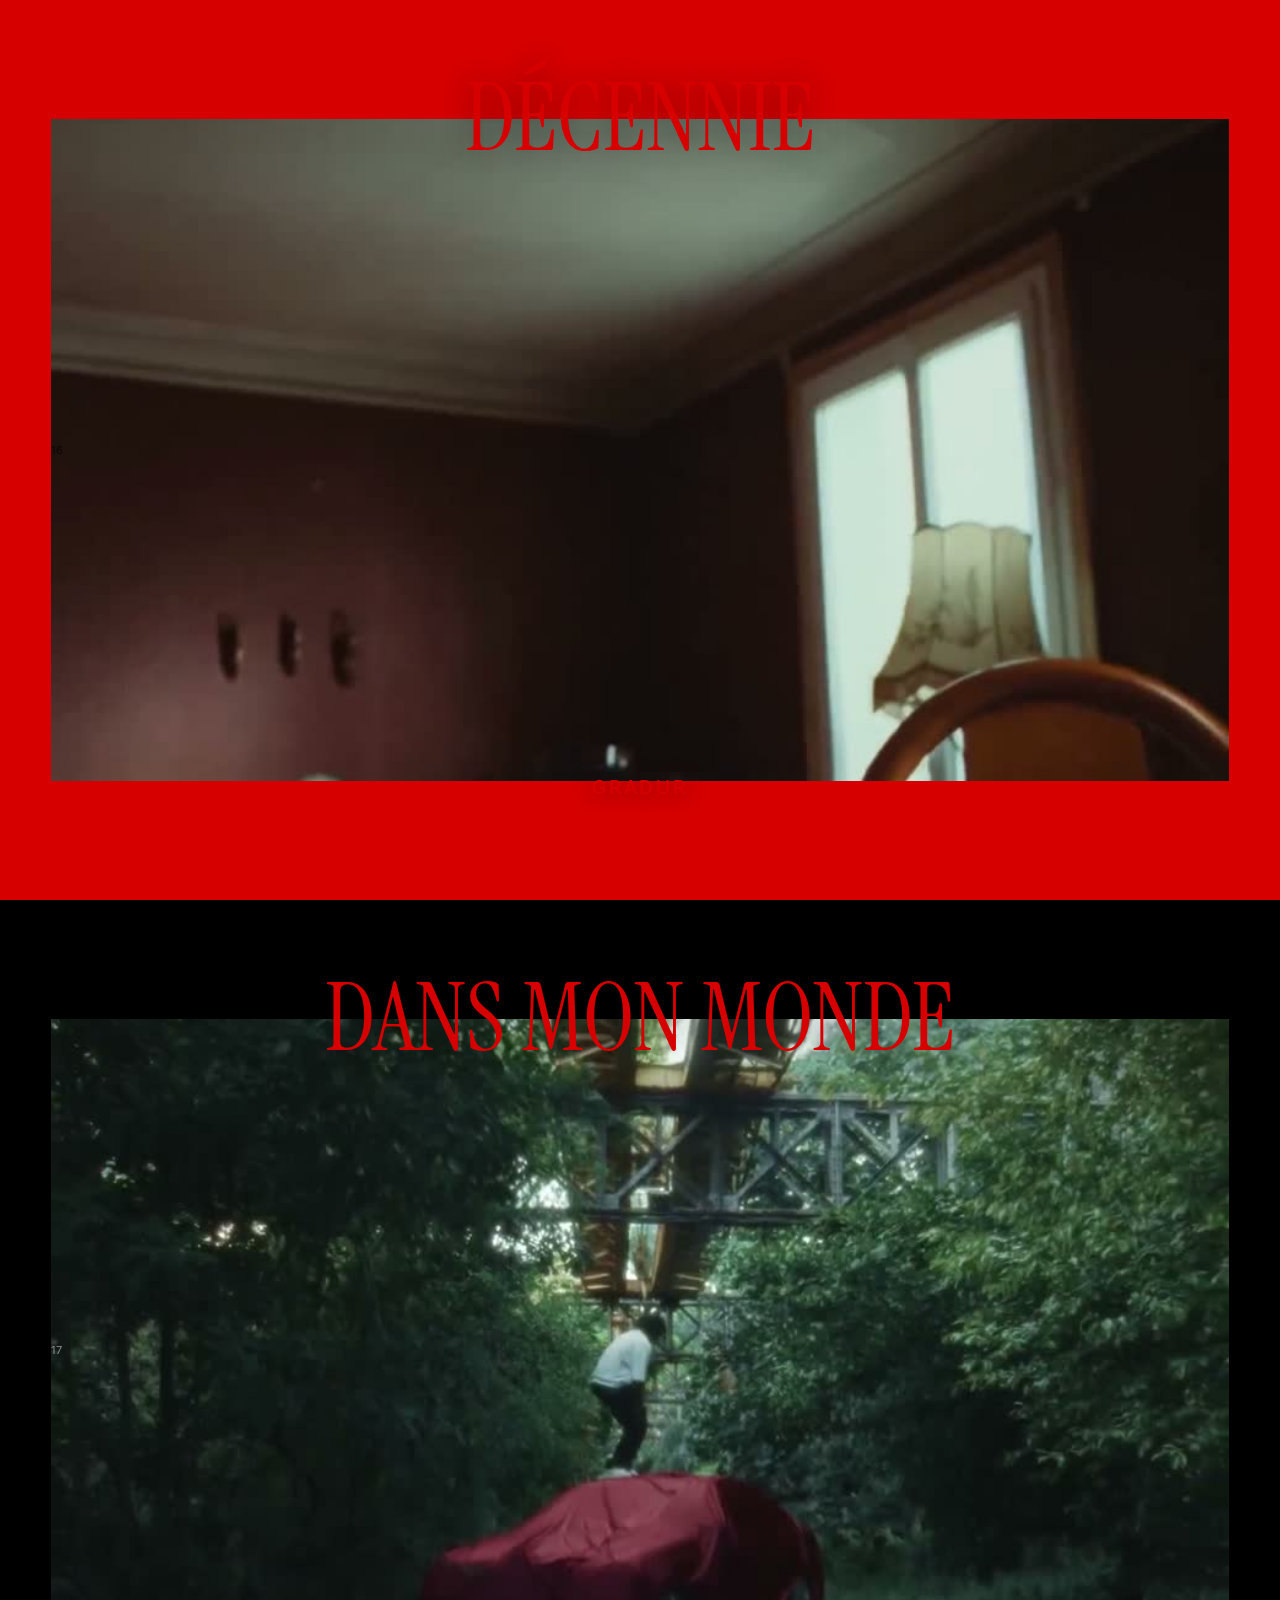
==== commit 29b43014: "Remove homepage intro animation" ====
--- a/index.html
+++ b/index.html
@@ -20,11 +20,7 @@
 <link href="https://fonts.googleapis.com/css2?family=Instrument+Serif:ital@0;1&family=Inter:wght@400;500;700;900&display=swap" rel="stylesheet">
 <link rel="stylesheet" href="css/styles.css">
 </head>
-<body class="is-loading">
-
-<!-- Préloader -->
-<div class="loader" id="loader"></div>
-<div class="loader__brand" id="loaderBrand">LÉO GUY</div>
+<body>
 
 <!-- Curseur : le mot « scroll » suit la souris -->
 <div class="cursor" id="cursor" aria-hidden="true">scroll</div>
@@ -53,7 +49,7 @@
 
 <!-- Hero : showreel -->
 <header class="hero">
-  <div class="hero__media" id="heroMedia">
+  <div class="hero__media">
     <video class="hero__video" id="heroVideo" autoplay muted loop playsinline preload="auto"
            disablepictureinpicture disableremoteplayback
            poster="assets/img/showreel-poster.jpg">
--- a/css/styles.css
+++ b/css/styles.css
@@ -26,7 +26,6 @@
   -webkit-font-smoothing:antialiased;
   overflow-x:hidden;
 }
-body.is-loading{overflow:hidden}
 a{color:inherit;text-decoration:none}
 img,video{display:block;max-width:100%}
 ::selection{background:var(--red);color:#fff}
@@ -57,32 +56,6 @@
 @media (prefers-reduced-motion:reduce){ .cursor{transition:none} }
 
 /* ---------------------------------------------------------
-   PRÉLOADER
-   --------------------------------------------------------- */
-/* Écran rouge d'arrivée, traversé par la fenêtre vidéo du hero */
-.loader{
-  position:fixed;inset:0;z-index:200;
-  background:var(--red);
-  opacity:1;
-  transition:opacity .16s linear,visibility 0s linear .16s;
-}
-.loader.done{
-  opacity:0;
-  visibility:hidden;
-  pointer-events:none;
-}
-.loader__brand{
-  position:fixed;left:0;right:0;top:50%;z-index:220;
-  transform:translateY(-50%);
-  font-family:var(--sans);font-weight:900;
-  font-size:clamp(44px,7vw,112px);
-  line-height:.8;letter-spacing:-.045em;
-  color:#000;text-align:center;white-space:nowrap;
-  will-change:top,font-size,color,transform;
-  pointer-events:none;
-}
-
-/* ---------------------------------------------------------
    NAV
    --------------------------------------------------------- */
 .nav{
@@ -92,7 +65,6 @@
   pointer-events:none;
   transition:opacity .35s ease;
 }
-body.is-loading .nav{opacity:0}
 .nav a,.nav button{pointer-events:auto}
 .nav__link{
   font-family:var(--serif);
@@ -122,12 +94,6 @@
   position:absolute;inset:0;
   overflow:hidden;
 }
-body.is-loading .hero__media{
-  position:fixed;
-  z-index:210;
-  clip-path:inset(44% 50% 54% 50%);
-  will-change:clip-path;
-}
 .hero__video{
   position:absolute;inset:0;
   width:100%;height:100%;object-fit:cover;
@@ -146,8 +112,6 @@
   text-align:center;
   white-space:nowrap;
 }
-body.is-loading .hero__mark{opacity:0}
-body.is-loading .cursor{opacity:0!important}
 .hero__scroll{
   position:absolute;left:50%;bottom:calc(100% - 100svh + 22px);
   transform:translateX(-50%);
@@ -363,7 +327,4 @@
 @media (prefers-reduced-motion:reduce){
   .project__frame.is-still img{animation:none}
   .menu{transition:none}
-  .loader{display:none}
-  body.is-loading .hero__media{position:absolute;clip-path:none}
-  body.is-loading .hero__mark,.is-loading .nav{opacity:1}
-}
+}
